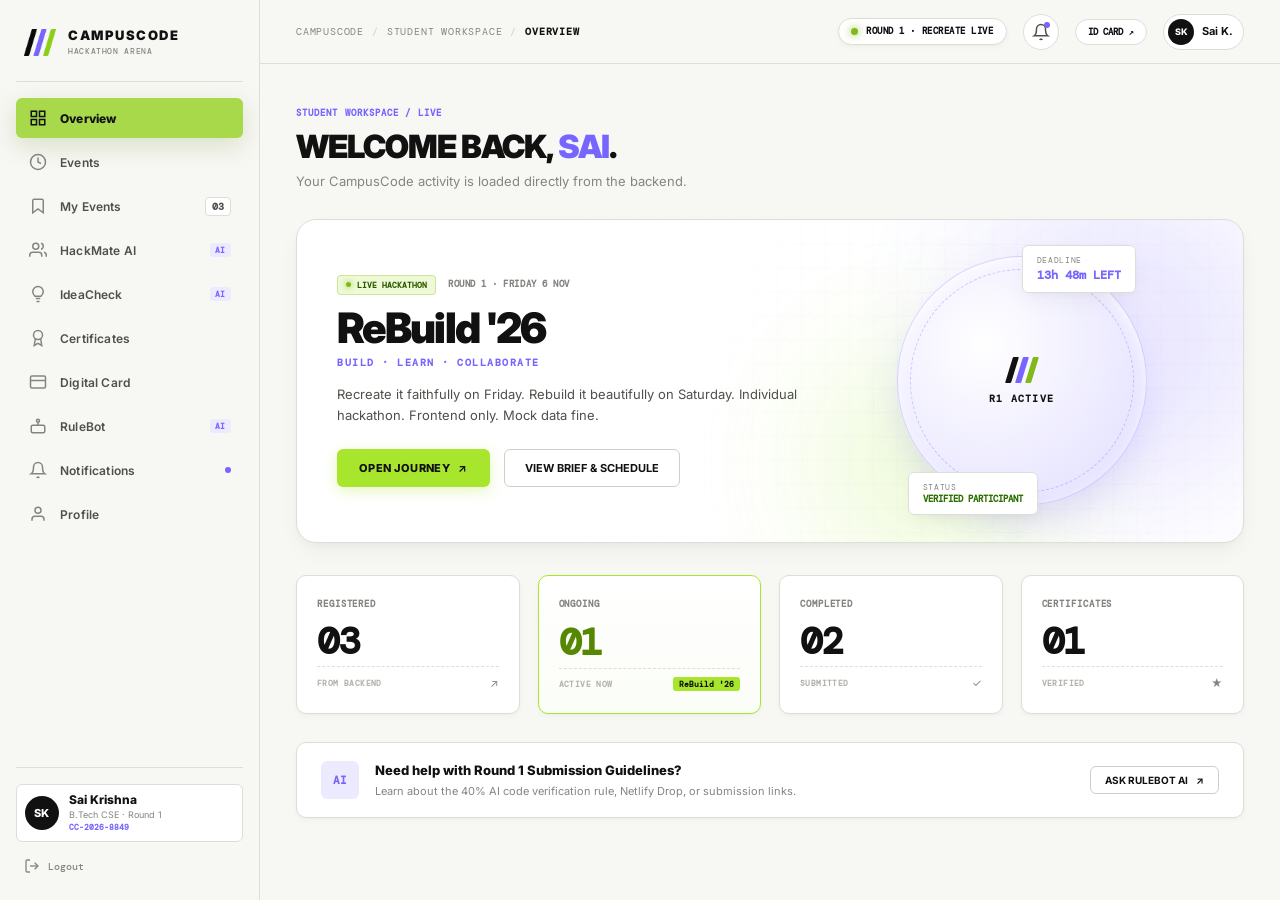
==== index.html @ 88de59f1 "feat(dashboard): create student dashboard layout, navigation sidebar, stats grid, and events views" ====
<!DOCTYPE html>
<html lang="en">
<head>
  <meta charset="UTF-8">
  <meta name="viewport" content="width=device-width, initial-scale=1.0">
  <title>CampusCode | Student Dashboard — ReBuild '26</title>
  <meta name="description" content="CampusCode Student Workspace and Hackathon Dashboard for ReBuild '26.">
  
  <!-- Google Fonts: Inter & DM Mono -->
  <link rel="preconnect" href="https://fonts.googleapis.com">
  <link rel="preconnect" href="https://fonts.gstatic.com" crossorigin>
  <link href="https://fonts.googleapis.com/css2?family=DM+Mono:ital,wght@0,400;0,500;1,400&family=Inter:wght@400;500;600;700;800;900&display=swap" rel="stylesheet">
  
  <!-- Stylesheet -->
  <link rel="stylesheet" href="style.css">
</head>
<body class="dashboard-body">

  <!-- Mobile Topbar Overlay (Appears on small screens) -->
  <header class="mobile-topbar" id="mobile-topbar">
    <button class="mobile-menu-btn" id="mobile-menu-btn" aria-label="Toggle navigation menu">
      <svg width="22" height="22" viewBox="0 0 24 24" fill="none" stroke="currentColor" stroke-width="2"><path d="M4 6h16M4 12h16M4 18h16"/></svg>
    </button>
    <div class="mobile-brand">
      <img src="campuscode-logo.png" alt="CampusCode" class="brand-logo-img">
      <strong>CAMPUSCODE</strong>
    </div>
    <div class="mobile-user-avatar" onclick="navigateTo('profile')" title="Student Profile">SK</div>
  </header>

  <!-- Mobile Sidebar Backdrop -->
  <div class="sidebar-backdrop" id="sidebar-backdrop"></div>

  <!-- Main Application Layout -->
  <div class="dashboard-layout">
    
    <!-- LEFT SIDEBAR -->
    <aside class="sidebar" id="sidebar">
      
      <!-- Brand Header -->
      <div class="sidebar-brand" onclick="navigateTo('overview')">
        <img src="campuscode-logo.png" alt="CampusCode Three Slashes Logo" class="brand-logo-img">
        <div class="brand-copy">
          <strong class="brand-title">CAMPUSCODE</strong>
          <span class="brand-tagline">HACKATHON ARENA</span>
        </div>
      </div>

      <!-- Navigation Links -->
      <nav class="sidebar-nav" aria-label="Sidebar Navigation">
        <button class="nav-item active" data-view="overview" onclick="navigateTo('overview')">
          <span class="nav-icon">
            <svg width="18" height="18" viewBox="0 0 24 24" fill="none" stroke="currentColor" stroke-width="2"><rect x="3" y="3" width="7" height="7"/><rect x="14" y="3" width="7" height="7"/><rect x="14" y="14" width="7" height="7"/><rect x="3" y="14" width="7" height="7"/></svg>
          </span>
          <span class="nav-label">Overview</span>
        </button>

        <button class="nav-item" data-view="events" onclick="navigateTo('events')">
          <span class="nav-icon">
            <svg width="18" height="18" viewBox="0 0 24 24" fill="none" stroke="currentColor" stroke-width="2"><circle cx="12" cy="12" r="10"/><polyline points="12 6 12 12 16 14"/></svg>
          </span>
          <span class="nav-label">Events</span>
        </button>

        <button class="nav-item" data-view="my-events" onclick="navigateTo('my-events')">
          <span class="nav-icon">
            <svg width="18" height="18" viewBox="0 0 24 24" fill="none" stroke="currentColor" stroke-width="2"><path d="M19 21l-7-5-7 5V5a2 2 0 0 1 2-2h10a2 2 0 0 1 2 2z"/></svg>
          </span>
          <span class="nav-label">My Events</span>
          <b class="nav-counter">03</b>
        </button>

        <button class="nav-item" data-view="hackmate" onclick="navigateTo('hackmate')">
          <span class="nav-icon">
            <svg width="18" height="18" viewBox="0 0 24 24" fill="none" stroke="currentColor" stroke-width="2"><path d="M17 21v-2a4 4 0 0 0-4-4H5a4 4 0 0 0-4 4v2"/><circle cx="9" cy="7" r="4"/><path d="M23 21v-2a4 4 0 0 0-3-3.87"/><path d="M16 3.13a4 4 0 0 1 0 7.75"/></svg>
          </span>
          <span class="nav-label">HackMate AI</span>
          <span class="ai-badge">AI</span>
        </button>

        <button class="nav-item" data-view="ideacheck" onclick="navigateTo('ideacheck')">
          <span class="nav-icon">
            <svg width="18" height="18" viewBox="0 0 24 24" fill="none" stroke="currentColor" stroke-width="2"><path d="M9 18h6"/><path d="M10 22h4"/><path d="M12 2a7 7 0 0 0-7 7c0 2.5 1.5 4.5 3 6h8c1.5-1.5 3-3.5 3-6a7 7 0 0 0-7-7z"/></svg>
          </span>
          <span class="nav-label">IdeaCheck</span>
          <span class="ai-badge">AI</span>
        </button>

        <button class="nav-item" data-view="certificates" onclick="navigateTo('certificates')">
          <span class="nav-icon">
            <svg width="18" height="18" viewBox="0 0 24 24" fill="none" stroke="currentColor" stroke-width="2"><circle cx="12" cy="8" r="6"/><path d="M15.477 12.89L17 22l-5-3-5 3 1.523-9.11"/></svg>
          </span>
          <span class="nav-label">Certificates</span>
        </button>

        <button class="nav-item" data-view="digital-card" onclick="navigateTo('digital-card')">
          <span class="nav-icon">
            <svg width="18" height="18" viewBox="0 0 24 24" fill="none" stroke="currentColor" stroke-width="2"><rect x="2" y="4" width="20" height="16" rx="2"/><line x1="2" y1="10" x2="22" y2="10"/></svg>
          </span>
          <span class="nav-label">Digital Card</span>
        </button>

        <button class="nav-item rulebot-nav-item" data-view="rulebot" onclick="navigateTo('rulebot')">
          <span class="nav-icon">
            <svg width="18" height="18" viewBox="0 0 24 24" fill="none" stroke="currentColor" stroke-width="2"><rect x="3" y="11" width="18" height="10" rx="2"/><circle cx="12" cy="5" r="2"/><path d="M12 7v4"/><line x1="8" y1="16" x2="8.01" y2="16"/><line x1="16" y1="16" x2="16.01" y2="16"/></svg>
          </span>
          <span class="nav-label">RuleBot</span>
          <span class="ai-badge">AI</span>
        </button>

        <button class="nav-item" data-view="notifications" onclick="navigateTo('notifications')">
          <span class="nav-icon">
            <svg width="18" height="18" viewBox="0 0 24 24" fill="none" stroke="currentColor" stroke-width="2"><path d="M18 8A6 6 0 0 0 6 8c0 7-3 9-3 9h18s-3-2-3-9"/><path d="M13.73 21a2 2 0 0 1-3.46 0"/></svg>
          </span>
          <span class="nav-label">Notifications</span>
          <span class="dot-badge"></span>
        </button>

        <button class="nav-item" data-view="profile" onclick="navigateTo('profile')">
          <span class="nav-icon">
            <svg width="18" height="18" viewBox="0 0 24 24" fill="none" stroke="currentColor" stroke-width="2"><path d="M20 21v-2a4 4 0 0 0-4-4H8a4 4 0 0 0-4 4v2"/><circle cx="12" cy="7" r="4"/></svg>
          </span>
          <span class="nav-label">Profile</span>
        </button>
      </nav>

      <!-- Sidebar Footer: Student Profile Card & Logout -->
      <div class="sidebar-footer">
        <div class="sidebar-user-card" onclick="navigateTo('profile')" role="button" tabindex="0">
          <div class="user-avatar-initials">SK</div>
          <div class="user-meta">
            <strong class="user-name">Sai Krishna</strong>
            <span class="user-college">B.Tech CSE · Round 1</span>
            <span class="user-id">CC-2026-8849</span>
          </div>
        </div>
        <button class="sidebar-logout-btn" onclick="handleLogout()" title="Log out">
          <svg width="16" height="16" viewBox="0 0 24 24" fill="none" stroke="currentColor" stroke-width="2"><path d="M9 21H5a2 2 0 0 1-2-2V5a2 2 0 0 1 2-2h4"/><polyline points="16 17 21 12 16 7"/><line x1="21" y1="12" x2="9" y2="12"/></svg>
          <span>Logout</span>
        </button>
      </div>

    </aside>

    <!-- MAIN VIEWPORT -->
    <div class="main-viewport">
      
      <!-- TOP NAVIGATION BAR -->
      <header class="topbar">
        <div class="topbar-left">
          <div class="breadcrumb">
            <span class="bc-root">CAMPUSCODE</span>
            <span class="bc-sep">/</span>
            <span class="bc-segment">STUDENT WORKSPACE</span>
            <span class="bc-sep">/</span>
            <span class="bc-current" id="bc-current-section">OVERVIEW</span>
          </div>
        </div>
        <div class="topbar-right">
          <!-- Active Competition Pill -->
          <div class="arena-live-chip">
            <span class="pulsing-dot"></span>
            <span class="live-chip-text">ROUND 1 · RECREATE LIVE</span>
          </div>

          <!-- Notification Trigger -->
          <button class="topbar-icon-btn" onclick="navigateTo('notifications')" title="Notifications">
            <svg width="18" height="18" viewBox="0 0 24 24" fill="none" stroke="currentColor" stroke-width="2"><path d="M18 8A6 6 0 0 0 6 8c0 7-3 9-3 9h18s-3-2-3-9"/><path d="M13.73 21a2 2 0 0 1-3.46 0"/></svg>
            <span class="icon-dot-badge"></span>
          </button>

          <!-- Quick Digital ID Trigger -->
          <button class="topbar-pill-btn" onclick="navigateTo('digital-card')">
            <span>ID CARD</span>
            <b>↗</b>
          </button>

          <!-- User Chip -->
          <div class="topbar-user-chip" onclick="navigateTo('profile')" role="button" tabindex="0">
            <div class="chip-avatar">SK</div>
            <span class="chip-name">Sai K.</span>
          </div>
        </div>
      </header>

      <!-- CONTENT STAGE (DYNAMIC ROUTED SECTIONS) -->
      <main class="content-stage" id="content-stage">

        <!-- ============================================== -->
        <!-- VIEW 1: OVERVIEW (DEFAULT) -->
        <!-- ============================================== -->
        <section class="view-panel active" id="view-overview">
          
          <!-- Page Header -->
          <header class="student-page-header">
            <span class="section-eyebrow">STUDENT WORKSPACE / LIVE</span>
            <h1 class="student-page-title">
              WELCOME BACK, <span class="name-highlight">SAI</span>.
            </h1>
            <p class="student-page-desc">
              Your CampusCode activity is loaded directly from the backend.
            </p>
          </header>

          <!-- FEATURED 3D DIMENSIONAL EVENT CARD: REBUILD '26 -->
          <div class="dimensional-stage">
            <div class="student-hero-card tilt-card" id="rebuild-hero-card">
              
              <!-- Ambient dimensional lighting elements -->
              <div class="card-glow glow-purple"></div>
              <div class="card-glow glow-lime"></div>
              <div class="card-grid-texture"></div>

              <!-- Card Content Column -->
              <div class="student-hero-copy">
                <div class="hero-tag-row">
                  <span class="hero-live-pill">
                    <span class="pulsing-green-dot"></span> LIVE HACKATHON
                  </span>
                  <span class="hero-track-label">ROUND 1 · FRIDAY 6 NOV</span>
                </div>
                
                <h2 class="hero-event-title">ReBuild '26</h2>
                <div class="hero-slogan">BUILD · LEARN · COLLABORATE</div>
                
                <p class="hero-summary">
                  Recreate it faithfully on Friday. Rebuild it beautifully on Saturday. 
                  Individual hackathon. Frontend only. Mock data fine.
                </p>

                <div class="hero-actions">
                  <button class="student-primary-btn" onclick="navigateTo('my-events')">
                    <span>OPEN JOURNEY</span>
                    <b>↗</b>
                  </button>
                  <button class="student-outline-btn" onclick="openModal('rebuild-brief')">
                    <span>VIEW BRIEF & SCHEDULE</span>
                  </button>
                </div>
              </div>

              <!-- Dimensional Visual Mark Column -->
              <div class="student-hero-visual">
                <div class="hero-depth-orb">
                  <div class="orb-inner-ring"></div>
                  <div class="floating-badge badge-top">
                    <span class="badge-mono">DEADLINE</span>
                    <strong class="badge-highlight" id="live-countdown">13h 48m LEFT</strong>
                  </div>
                  <div class="orb-center-mark">
                    <div class="center-brand-slashes">
                      <span></span>
                      <span></span>
                      <span></span>
                    </div>
                    <span class="center-code">R1 ACTIVE</span>
                  </div>
                  <div class="floating-badge badge-bottom">
                    <span class="badge-mono">STATUS</span>
                    <strong class="badge-status-ok">VERIFIED PARTICIPANT</strong>
                  </div>
                </div>
              </div>

            </div>
          </div>

          <!-- FOUR STATISTIC CARDS -->
          <div class="student-stats-grid">
            
            <article class="student-stat-card tilt-stat-card">
              <span class="stat-label">REGISTERED</span>
              <div class="stat-number-wrapper">
                <strong class="stat-number">03</strong>
              </div>
              <div class="stat-footer">
                <span class="stat-detail">FROM BACKEND</span>
                <span class="stat-sparkle">↗</span>
              </div>
            </article>

            <article class="student-stat-card tilt-stat-card highlight-lime-border">
              <span class="stat-label">ONGOING</span>
              <div class="stat-number-wrapper">
                <strong class="stat-number text-accent">01</strong>
              </div>
              <div class="stat-footer">
                <span class="stat-detail">ACTIVE NOW</span>
                <span class="stat-pill-mini">ReBuild '26</span>
              </div>
            </article>

            <article class="student-stat-card tilt-stat-card">
              <span class="stat-label">COMPLETED</span>
              <div class="stat-number-wrapper">
                <strong class="stat-number">02</strong>
              </div>
              <div class="stat-footer">
                <span class="stat-detail">SUBMITTED</span>
                <span class="stat-sparkle">✓</span>
              </div>
            </article>

            <article class="student-stat-card tilt-stat-card">
              <span class="stat-label">CERTIFICATES</span>
              <div class="stat-number-wrapper">
                <strong class="stat-number">01</strong>
              </div>
              <div class="stat-footer">
                <span class="stat-detail">VERIFIED</span>
                <span class="stat-sparkle">★</span>
              </div>
            </article>

          </div>

          <!-- Quick Action Guidance Panel (RuleBot & Submission Reminder) -->
          <div class="banner-quick-action">
            <div class="banner-left">
              <div class="banner-icon-box">
                <span class="banner-ai-tag">AI</span>
              </div>
              <div class="banner-text">
                <strong>Need help with Round 1 Submission Guidelines?</strong>
                <p>Learn about the 40% AI code verification rule, Netlify Drop, or submission links.</p>
              </div>
            </div>
            <div class="banner-right">
              <button class="student-outline-btn btn-sm" onclick="navigateTo('rulebot')">
                <span>ASK RULEBOT AI</span>
                <b>↗</b>
              </button>
            </div>
          </div>

        </section>


        <!-- ============================================== -->
        <!-- VIEW 2: MY EVENTS -->
        <!-- ============================================== -->
        <section class="view-panel" id="view-my-events">
          
          <header class="student-page-header header-with-counter">
            <div>
              <span class="section-eyebrow">MY ACTIVITY / BACKEND DATA</span>
              <div class="title-counter-row">
                <h1 class="student-page-title">MY EVENTS.</h1>
                <span class="counter-badge">03</span>
              </div>
              <p class="student-page-desc">
                Every event you joined, in one place. Open one to see its rounds, team, results and certificates.
              </p>
            </div>
            <div class="header-action-group">
              <button class="student-outline-btn btn-sm" onclick="navigateTo('events')">
                <span>EXPLORE ALL EVENTS</span>
                <b>↗</b>
              </button>
            </div>
          </header>

          <div class="registration-grid">
            
            <!-- Card 1: ReBuild '26 -->
            <article class="registration-card tilt-card">
              <div class="reg-card-top">
                <div class="reg-status-pill in-progress">
                  <span class="pulsing-green-dot"></span>
                  <span>ROUND 1 IN PROGRESS</span>
                </div>
                <span class="reg-id-tag">ID: CC-REG-2601</span>
              </div>

              <div class="reg-card-banner banner-rebuild">
                <div class="banner-content">
                  <span class="banner-event-type">ONLINE HACKATHON</span>
                  <h3 class="banner-event-heading">ReBuild '26</h3>
                  <span class="banner-event-dates">NOV 6-7, 2026 · CHENNAI</span>
                </div>
              </div>

              <div class="reg-details-list">
                <div class="detail-row">
                  <span class="dt-label">TRACK:</span>
                  <strong class="dt-val">Frontend Only (4 Pages Recreate)</strong>
                </div>
                <div class="detail-row">
                  <span class="dt-label">TEAM:</span>
                  <strong class="dt-val">Sai Krishna (Solo Builder)</strong>
                </div>
                <div class="detail-row">
                  <span class="dt-label">DEADLINE:</span>
                  <strong class="dt-val text-accent">Today, 10:00 PM IST</strong>
                </div>
              </div>

              <div class="reg-card-action">
                <button class="student-primary-btn w-full" onclick="openModal('rebuild-brief')">
                  <span>OPEN JOURNEY</span>
                  <b>↗</b>
                </button>
              </div>
            </article>

            <!-- Card 2: FirstCommit '26 Quiz Competition 2.0 -->
            <article class="registration-card tilt-card">
              <div class="reg-card-top">
                <div class="reg-status-pill completed">
                  <span>COMPLETED · RANK #4</span>
                </div>
                <span class="reg-id-tag">ID: CC-REG-2580</span>
              </div>

              <div class="reg-card-banner banner-quiz-two">
                <div class="banner-content">
                  <span class="banner-event-type">SPEED CODING & APTITUDE</span>
                  <h3 class="banner-event-heading">FirstCommit '26 Quiz 2.0</h3>
                  <span class="banner-event-dates">OCT 28, 2026 · TIMED</span>
                </div>
              </div>

              <div class="reg-details-list">
                <div class="detail-row">
                  <span class="dt-label">SCORE:</span>
                  <strong class="dt-val">94 / 100 (Top 5%)</strong>
                </div>
                <div class="detail-row">
                  <span class="dt-label">RESULT:</span>
                  <strong class="dt-val">Shortlisted for ReBuild '26</strong>
                </div>
                <div class="detail-row">
                  <span class="dt-label">CERTIFICATE:</span>
                  <strong class="dt-val">Generated & Verified</strong>
                </div>
              </div>

              <div class="reg-card-action">
                <button class="student-outline-btn w-full" onclick="navigateTo('certificates')">
                  <span>VIEW CERTIFICATE</span>
                  <b>★</b>
                </button>
              </div>
            </article>

            <!-- Card 3: FirstCommit '26 Quiz Competition 1.0 -->
            <article class="registration-card tilt-card">
              <div class="reg-card-top">
                <div class="reg-status-pill completed">
                  <span>COMPLETED</span>
                </div>
                <span class="reg-id-tag">ID: CC-REG-2490</span>
              </div>

              <div class="reg-card-banner banner-quiz-one">
                <div class="banner-content">
                  <span class="banner-event-type">FOUNDATION QUIZ</span>
                  <h3 class="banner-event-heading">FirstCommit '26 Quiz</h3>
                  <span class="banner-event-dates">OCT 15, 2026 · ARCHIVED</span>
                </div>
              </div>

              <div class="reg-details-list">
                <div class="detail-row">
                  <span class="dt-label">SCORE:</span>
                  <strong class="dt-val">82 / 100</strong>
                </div>
                <div class="detail-row">
                  <span class="dt-label">MODE:</span>
                  <strong class="dt-val">Participant</strong>
                </div>
                <div class="detail-row">
                  <span class="dt-label">STATUS:</span>
                  <strong class="dt-val">Participation Issued</strong>
                </div>
              </div>

              <div class="reg-card-action">
                <button class="student-outline-btn w-full" onclick="showToast('Archive record: Participation verified on ledger.')">
                  <span>VIEW DETAILS</span>
                  <b>↗</b>
                </button>
              </div>
            </article>

          </div>

        </section>


        <!-- ============================================== -->
        <!-- VIEW 3: EVENTS (EXPLORE / AVAILABLE) -->
        <!-- ============================================== -->
        <section class="view-panel" id="view-events">
          
          <header class="student-page-header">
            <span class="section-eyebrow">EXPLORE ARENA / DISCOVERY</span>
            <div class="title-counter-row">
              <h1 class="student-page-title">EVENTS.</h1>
              <span class="counter-badge">04</span>
            </div>
            <p class="student-page-desc">
              Discover official hackathons, AI sprints, and coding challenges on CampusCode.
            </p>
          </header>

          <!-- Filter & Search Controls -->
          <div class="events-filter-bar">
            <div class="search-box">
              <svg width="16" height="16" viewBox="0 0 24 24" fill="none" stroke="currentColor" stroke-width="2"><circle cx="11" cy="11" r="8"/><line x1="21" y1="21" x2="16.65" y2="16.65"/></svg>
              <input type="text" id="event-search-input" placeholder="Search hackathons, topics, tech stack..." oninput="handleEventSearch(this.value)">
            </div>
            <div class="category-tabs">
              <button class="cat-pill active" onclick="filterEvents('all', this)">ALL</button>
              <button class="cat-pill" onclick="filterEvents('hackathon', this)">HACKATHONS</button>
              <button class="cat-pill" onclick="filterEvents('ai', this)">AI SPRINTS</button>
              <button class="cat-pill" onclick="filterEvents('ctf', this)">SECURITY CTF</button>
            </div>
          </div>

          <!-- Events Listing Grid -->
          <div class="events-browse-grid" id="events-browse-grid">
            
            <!-- Event 1 -->
            <article class="event-browse-card tilt-card" data-category="hackathon">
              <div class="event-card-header">
                <span class="event-badge badge-active">REGISTRATION OPEN</span>
                <span class="prize-tag">₹50,000 PRIZE</span>
              </div>
              <h3 class="event-card-title">Agentic AI Sprint '26</h3>
              <p class="event-card-desc">
                Build autonomous multi-agent workflows and developer tools using LLMs and modern web frameworks.
              </p>
              <div class="event-meta-tags">
                <span class="mono-tag">NOV 14-15</span>
                <span class="mono-tag">ONLINE</span>
                <span class="mono-tag">TEAMS 1-3</span>
              </div>
              <div class="event-card-footer">
                <button class="student-primary-btn w-full" onclick="showRegisterModal('Agentic AI Sprint \'26')">
                  <span>REGISTER NOW</span>
                  <b>↗</b>
                </button>
              </div>
            </article>

            <!-- Event 2 -->
            <article class="event-browse-card tilt-card" data-category="hackathon">
              <div class="event-card-header">
                <span class="event-badge badge-active">REGISTRATION OPEN</span>
                <span class="prize-tag">₹75,000 PRIZE</span>
              </div>
              <h3 class="event-card-title">FullStack Forge 2026</h3>
              <p class="event-card-desc">
                36-hour intense hackathon focused on shipping scalable SaaS products with clean APIs and frontend design.
              </p>
              <div class="event-meta-tags">
                <span class="mono-tag">NOV 21-22</span>
                <span class="mono-tag">HYBRID</span>
                <span class="mono-tag">TEAMS 2-4</span>
              </div>
              <div class="event-card-footer">
                <button class="student-primary-btn w-full" onclick="showRegisterModal('FullStack Forge 2026')">
                  <span>REGISTER NOW</span>
                  <b>↗</b>
                </button>
              </div>
            </article>

            <!-- Event 3 -->
            <article class="event-browse-card tilt-card" data-category="ctf">
              <div class="event-card-header">
                <span class="event-badge badge-upcoming">UPCOMING</span>
                <span class="prize-tag">₹40,000 PRIZE</span>
              </div>
              <h3 class="event-card-title">CyberShield CTF Challenge</h3>
              <p class="event-card-desc">
                Defend web infrastructure, reverse engineer vulnerable binaries, and solve cryptography puzzles.
              </p>
              <div class="event-meta-tags">
                <span class="mono-tag">DEC 02-03</span>
                <span class="mono-tag">INDIVIDUAL</span>
                <span class="mono-tag">ONLINE</span>
              </div>
              <div class="event-card-footer">
                <button class="student-outline-btn w-full" onclick="showToast('CyberShield CTF registration begins Nov 20.')">
                  <span>REMIND ME</span>
                  <b>🔔</b>
                </button>
              </div>
            </article>

            <!-- Event 4 -->
            <article class="event-browse-card tilt-card" data-category="ai">
              <div class="event-card-header">
                <span class="event-badge badge-upcoming">DECEMBER</span>
                <span class="prize-tag">INTERNSHIPS</span>
              </div>
              <h3 class="event-card-title">CampusCode Design Jam</h3>
              <p class="event-card-desc">
                Creative design & micro-interaction sprint for product designers, creative developers and design engineers.
              </p>
              <div class="event-meta-tags">
                <span class="mono-tag">DEC 12</span>
                <span class="mono-tag">DESIGN & CODE</span>
                <span class="mono-tag">SOLO</span>
              </div>
              <div class="event-card-footer">
                <button class="student-outline-btn w-full" onclick="showToast('CampusCode Design Jam details dropping soon.')">
                  <span>VIEW BRIEF</span>
                  <b>↗</b>
                </button>
              </div>
            </article>

          </div>

        </section>


        <!-- ============================================== -->
        <!-- VIEW 4: CERTIFICATES -->
        <!-- ============================================== -->
        <section class="view-panel" id="view-certificates">
          <header class="student-page-header">
            <span class="section-eyebrow">CREDENTIALS / VERIFIED LEDGER</span>
            <h1 class="student-page-title">CERTIFICATES.</h1>
            <p class="student-page-desc">Cryptographically verifiable certificates issued on CampusCode.</p>
          </header>

          <div class="certificate-display-box tilt-card">
            <div class="cert-watermark">CAMPUSCODE</div>
            <div class="cert-header">
              <div class="cert-brand">
                <div class="brand-three-slashes">
                  <span></span>
                  <span></span>
                  <span></span>
                </div>
                <strong>CAMPUSCODE ARENA</strong>
              </div>
              <span class="cert-badge-stamp valid">VERIFIED & VALID</span>
            </div>

            <div class="cert-body">
              <span class="cert-subtitle">CERTIFICATE OF EXCELLENCE & PARTICIPATION</span>
              <h2 class="cert-recipient">SAI KRISHNA</h2>
              <p class="cert-citation">
                has successfully qualified with distinction in the <strong>FirstCommit '26 Speed Coding & Quiz Competition</strong> 
                placing in the top 5th percentile across all collegiate participants.
              </p>
            </div>

            <div class="cert-footer">
              <div class="cert-meta-item">
                <small>CERTIFICATE ID</small>
                <strong>CC-CERT-2026-9812</strong>
              </div>
              <div class="cert-meta-item">
                <small>ISSUED DATE</small>
                <strong>OCTOBER 29, 2026</strong>
              </div>
              <div class="cert-qr-box">
                <div class="mini-qr-code" title="Scan to verify at campuscode.co.in">
                  <div class="qr-pattern"></div>
                </div>
                <span>SCAN TO VERIFY</span>
              </div>
            </div>

            <div class="cert-actions-bar">
              <button class="student-primary-btn" onclick="showToast('Downloading high-res PDF certificate...')">
                <span>DOWNLOAD PDF</span>
                <b>↓</b>
              </button>
              <button class="student-outline-btn" onclick="copyCertLink()">
                <span>COPY VERIFICATION LINK</span>
                <b>🔗</b>
              </button>
            </div>
          </div>
        </section>


        <!-- ============================================== -->
        <!-- VIEW 5: DIGITAL CARD -->
        <!-- ============================================== -->
        <section class="view-panel" id="view-digital-card">
          <header class="student-page-header">
            <span class="section-eyebrow">STUDENT IDENTITY / SMART PASS</span>
            <h1 class="student-page-title">DIGITAL ID CARD.</h1>
            <p class="student-page-desc">Your official digital pass for hackathon venue check-in and offline rounds.</p>
          </header>

          <div class="id-card-stage">
            <div class="digital-student-id-card tilt-card" id="digital-student-id">
              <div class="id-card-hologram"></div>
              
              <div class="id-top">
                <div class="id-logo">
                  <div class="brand-three-slashes">
                    <span></span><span></span><span></span>
                  </div>
                  <div>
                    <strong>CAMPUSCODE</strong>
                    <small>OFFICIAL STUDENT PASS</small>
                  </div>
                </div>
                <div class="id-chip-hardware"></div>
              </div>

              <div class="id-main-row">
                <div class="id-avatar-frame">
                  <div class="id-photo">SK</div>
                  <span class="id-verified-tick">✓</span>
                </div>
                <div class="id-info-col">
                  <h3 class="id-student-name">SAI KRISHNA</h3>
                  <span class="id-student-role">STUDENT HACKER · CSE</span>
                  <div class="id-data-grid">
                    <div>
                      <small>CAMPUSCODE ID</small>
                      <strong>CC-2026-8849</strong>
                    </div>
                    <div>
                      <small>TRACKING TEAM</small>
                      <strong>ReBuild-Solo</strong>
                    </div>
                    <div>
                      <small>STATUS</small>
                      <strong class="text-accent">VERIFIED</strong>
                    </div>
                    <div>
                      <small>VALID THRU</small>
                      <strong>NOV 2027</strong>
                    </div>
                  </div>
                </div>
              </div>

              <div class="id-bottom-barcode">
                <div class="barcode-graphic"></div>
                <span class="barcode-num">|||| | ||||| |||| || |||||| | ||| 8849-2026</span>
              </div>
            </div>
          </div>
        </section>


        <!-- ============================================== -->
        <!-- VIEW 6: RULEBOT AI (INTERACTIVE KNOWLEDGE BOT) -->
        <!-- ============================================== -->
        <section class="view-panel" id="view-rulebot">
          <header class="student-page-header">
            <span class="section-eyebrow">OFFICIAL AI HELPER / REBUILD '26</span>
            <h1 class="student-page-title">RULEBOT AI.</h1>
            <p class="student-page-desc">Instant verified answers regarding the schedule, 40% AI code rule, and submission format.</p>
          </header>

          <div class="rulebot-container">
            <div class="rulebot-quick-prompts">
              <span class="quick-title">FREQUENT QUESTIONS:</span>
              <button class="prompt-chip" onclick="askRulebot('What is the 40% AI code limit rule?')">40% AI Code Rule</button>
              <button class="prompt-chip" onclick="askRulebot('What is the Round 1 deadline and submission format?')">Round 1 Deadline</button>
              <button class="prompt-chip" onclick="askRulebot('How do I deploy on Netlify Drop without GitHub?')">Netlify Drop Instructions</button>
              <button class="prompt-chip" onclick="askRulebot('What are the prizes and Round 2 details?')">Prizes & Internship</button>
            </div>

            <div class="rulebot-chat-window" id="rulebot-chat-window">
              <div class="bot-msg">
                <div class="bot-avatar">AI</div>
                <div class="bot-bubble">
                  Hello Sai! I am <strong>RuleBot</strong>, the official AI assistant for <strong>ReBuild '26</strong>. 
                  Ask me any rule, guideline, or submission question, or click one of the quick prompts above!
                </div>
              </div>
            </div>

            <form class="rulebot-input-bar" onsubmit="handleRulebotSubmit(event)">
              <input type="text" id="rulebot-input" placeholder="Ask RuleBot anything about ReBuild '26 rules..." autocomplete="off">
              <button type="submit" class="student-primary-btn btn-sm">
                <span>SEND</span>
                <b>→</b>
              </button>
            </form>
          </div>
        </section>


        <!-- ============================================== -->
        <!-- VIEW 7: HACKMATE AI (TEAMMATES & NETWORKING) -->
        <!-- ============================================== -->
        <section class="view-panel" id="view-hackmate">
          <header class="student-page-header">
            <span class="section-eyebrow">AI TEAM MATCHER / ARENA</span>
            <h1 class="student-page-title">HACKMATE AI.</h1>
            <p class="student-page-desc">Find compatible teammates by skill stack and CampusCode ID.</p>
          </header>

          <div class="hackmate-shell">
            <div class="hackmate-search-row">
              <input type="text" class="hackmate-input" placeholder="Search by CampusCode ID or Skills (e.g. React, Tailwind, Python)...">
              <button class="student-primary-btn"><span>FIND MATCHES</span><b>↗</b></button>
            </div>

            <div class="hackmate-results-grid">
              <div class="hacker-card tilt-card">
                <div class="hacker-top">
                  <div class="hacker-av">AP</div>
                  <div>
                    <strong>Aditi Prakash</strong>
                    <small>UI/UX & Frontend · NIT Trichy</small>
                  </div>
                </div>
                <div class="hacker-skills">
                  <span>Figma</span><span>CSS3</span><span>Animations</span>
                </div>
                <button class="student-outline-btn btn-sm w-full" onclick="showToast('Invitation sent to Aditi!')">CONNECT ON HACKMATE</button>
              </div>

              <div class="hacker-card tilt-card">
                <div class="hacker-top">
                  <div class="hacker-av">RV</div>
                  <div>
                    <strong>Rohit Verma</strong>
                    <small>Backend & Systems · IIT Madras</small>
                  </div>
                </div>
                <div class="hacker-skills">
                  <span>Go</span><span>PostgreSQL</span><span>Docker</span>
                </div>
                <button class="student-outline-btn btn-sm w-full" onclick="showToast('Invitation sent to Rohit!')">CONNECT ON HACKMATE</button>
              </div>
            </div>
          </div>
        </section>


        <!-- ============================================== -->
        <!-- VIEW 8: IDEACHECK AI -->
        <!-- ============================================== -->
        <section class="view-panel" id="view-ideacheck">
          <header class="student-page-header">
            <span class="section-eyebrow">PROJECT SCREENING / AI REVIEW</span>
            <h1 class="student-page-title">IDEACHECK AI.</h1>
            <p class="student-page-desc">Pre-screen your hackathon idea against originality and feasibility rubrics.</p>
          </header>

          <div class="ideacheck-card tilt-card">
            <label class="input-label" for="idea-title">PROJECT TITLE</label>
            <input type="text" id="idea-title" class="std-input" placeholder="e.g. Dimensional Student Workspace">
            
            <label class="input-label" for="idea-desc">IDEA DESCRIPTION & TECH STACK</label>
            <textarea id="idea-desc" class="std-textarea" rows="4" placeholder="Describe the problem, target users, and technical architecture..."></textarea>
            
            <button class="student-primary-btn" onclick="runIdeaCheck()">
              <span>ANALYZE WITH IDEACHECK AI</span>
              <b>⚡</b>
            </button>

            <div id="ideacheck-results" class="ideacheck-feedback hidden">
              <div class="feedback-badge-row">
                <span class="score-badge">FEASIBILITY: 9.2/10</span>
                <span class="score-badge">ORIGINALITY: 8.8/10</span>
              </div>
              <p><strong>Verdict:</strong> Strong submission concept. Meets ReBuild '26 Round 1 criteria for faithful recreation with clean frontend polish.</p>
            </div>
          </div>
        </section>


        <!-- ============================================== -->
        <!-- VIEW 9: NOTIFICATIONS -->
        <!-- ============================================== -->
        <section class="view-panel" id="view-notifications">
          <header class="student-page-header">
            <span class="section-eyebrow">ACTIVITY LOG / UPDATES</span>
            <div class="title-counter-row">
              <h1 class="student-page-title">NOTIFICATIONS.</h1>
              <button class="student-outline-btn btn-sm" onclick="markAllNotificationsRead()">MARK ALL AS READ</button>
            </div>
            <p class="student-page-desc">Official announcements, submission confirmations, and round alerts.</p>
          </header>

          <div class="notif-list">
            <div class="notif-item unread">
              <div class="notif-icon-box">⚡</div>
              <div class="notif-body">
                <strong>ReBuild '26 Round 1 is Live!</strong>
                <p>Recreate the 4 pages faithfully. Deadline is tonight at 10:00 PM IST. Submit your live link on the portal.</p>
                <small class="mono-meta">08:00 AM · TODAY</small>
              </div>
            </div>

            <div class="notif-item">
              <div class="notif-icon-box">★</div>
              <div class="notif-body">
                <strong>FirstCommit '26 Certificate Issued</strong>
                <p>Your performance certificate for Quiz 2.0 has been cryptographically signed and added to your profile.</p>
                <small class="mono-meta">OCT 29, 2026</small>
              </div>
            </div>

            <div class="notif-item">
              <div class="notif-icon-box">✓</div>
              <div class="notif-body">
                <strong>Invite Code Verified</strong>
                <p>Your Unstop payment verification was confirmed. Welcome to ReBuild '26 Arena!</p>
                <small class="mono-meta">NOV 05, 2026</small>
              </div>
            </div>
          </div>
        </section>


        <!-- ============================================== -->
        <!-- VIEW 10: STUDENT PROFILE -->
        <!-- ============================================== -->
        <section class="view-panel" id="view-profile">
          <header class="student-page-header">
            <span class="section-eyebrow">STUDENT ACCOUNT / CREDENTIALS</span>
            <h1 class="student-page-title">PROFILE.</h1>
            <p class="student-page-desc">Your verified student identity and hackathon statistics.</p>
          </header>

          <div class="profile-layout-grid">
            <div class="profile-sidebar-card tilt-card">
              <div class="profile-avatar-lg">SK</div>
              <h2 class="profile-fullname">Sai Krishna</h2>
              <span class="profile-uni">CampusCode Builder · 3rd Year CSE</span>
              <div class="profile-stat-pills">
                <span>3 Events Joined</span>
                <span>1 Certificate</span>
              </div>
            </div>

            <div class="profile-details-card tilt-card">
              <h3 class="card-section-title">ACCOUNT INFORMATION</h3>
              <div class="profile-field-grid">
                <div>
                  <label>EMAIL</label>
                  <strong>saikrishna@student.edu.in</strong>
                </div>
                <div>
                  <label>PHONE</label>
                  <strong>+91 98765 43210</strong>
                </div>
                <div>
                  <label>CAMPUSCODE ID</label>
                  <strong>CC-2026-8849</strong>
                </div>
                <div>
                  <label>PRIMARY TRACK</label>
                  <strong>Frontend Engineering / Web3</strong>
                </div>
              </div>
              <div class="profile-btn-row">
                <button class="student-primary-btn" onclick="showToast('Profile updated!')">SAVE CHANGES</button>
                <button class="student-outline-btn" onclick="navigateTo('digital-card')">VIEW ID CARD</button>
              </div>
            </div>
          </div>
        </section>

      </main>

    </div>

  </div>

  <!-- MODAL: REBUILD '26 BRIEF & TIMELINE -->
  <div class="modal-overlay" id="modal-rebuild-brief" onclick="closeModalOnBackdrop(event, 'modal-rebuild-brief')">
    <div class="modal-card">
      <div class="modal-header">
        <div>
          <span class="section-eyebrow">OFFICIAL RULES & SCHEDULE</span>
          <h2 class="modal-title">ReBuild '26 — Round 1</h2>
        </div>
        <button class="modal-close-btn" onclick="closeModal('modal-rebuild-brief')">✕</button>
      </div>
      <div class="modal-body">
        <div class="rule-highlight-box">
          <strong>CRITICAL ROUND 1 RULE:</strong>
          <p>Round 1 is faithful recreation. Rebuild the 4 pages (Landing, Login, Register, Student Dashboard). If more than 40% of code is AI-written, submission is rejected. You must understand and explain every line.</p>
        </div>
        
        <table class="schedule-mini-table">
          <tr><th>ROUND</th><th>DATE</th><th>OBJECTIVE</th></tr>
          <tr><td><strong>Round 1</strong></td><td>Fri, 6 Nov (8 AM - 10 PM)</td><td>Recreate 4 pages faithfully.</td></tr>
          <tr><td><strong>Round 2</strong></td><td>Sat, 7 Nov (10 AM - 8 PM)</td><td>Top performers only: Redesign & rebuild.</td></tr>
          <tr><td><strong>Winner Prize</strong></td><td>Interview + Certificate</td><td>₹15,000 Stipend Internship with CampusCode.</td></tr>
        </table>
      </div>
      <div class="modal-footer">
        <button class="student-outline-btn" onclick="closeModal('modal-rebuild-brief')">CLOSE</button>
        <button class="student-primary-btn" onclick="showToast('Submission portal is live on campuscode.co.in')">PORTAL SUBMISSION LINK ↗</button>
      </div>
    </div>
  </div>

  <!-- TOAST NOTIFICATION CONTAINER -->
  <div class="toast-container" id="toast-container"></div>

  <!-- Script File -->
  <script src="app.js"></script>
</body>
</html>
---- style.css ----
/* ==========================================================================
   CAMPUSCODE — DIMENSIONAL STUDENT DASHBOARD
   Official ReBuild '26 Round 1 Recreation & Dimensional Polish
   Design System: Light Dimensional Editorial SaaS
   ========================================================================== */

/* --------------------------------------------------------------------------
   1. CSS VARIABLES & DESIGN TOKENS
   -------------------------------------------------------------------------- */
:root {
  /* Brand Colors from campuscode.co.in */
  --bg: #f7f7f4;
  --surface: #ffffff;
  --surface-soft: #f1f1ed;
  --surface-hover: #eaeae4;
  
  --border: #deded8;
  --border-dark: #cfcfc8;
  --border-focus: #7665ff;

  --text: #111111;
  --text-soft: #4f4f4b;
  --text-muted: #858580;
  --text-faint: #b4b4ad;

  /* Accent & Primary Colors */
  --purple: #7665ff;
  --purple-light: #eceaff;
  --purple-glow: rgba(118, 101, 255, 0.18);
  
  --lime: #a8e62e;
  --lime-dark: #82b91a;
  --lime-active: #a7d94b;
  --lime-glow: rgba(168, 230, 46, 0.22);
  
  --status-green: #22c55e;
  --status-red: #ef4444;

  /* Typography */
  --font-sans: 'Inter', -apple-system, BlinkMacSystemFont, "Segoe UI", Roboto, sans-serif;
  --font-mono: 'DM Mono', SFMono-Regular, Menlo, Monaco, Consolas, monospace;

  /* Elevations & Dimensional Shadows */
  --shadow-sm: 0 2px 6px rgba(0, 0, 0, 0.03), 0 1px 2px rgba(0, 0, 0, 0.02);
  --shadow-md: 0 10px 25px -4px rgba(0, 0, 0, 0.05), 0 4px 10px -2px rgba(0, 0, 0, 0.03);
  --shadow-lg: 0 22px 45px -8px rgba(0, 0, 0, 0.08), 0 8px 18px -4px rgba(0, 0, 0, 0.04);
  --shadow-lime: 0 8px 24px rgba(115, 145, 45, 0.22);
  --shadow-purple: 0 12px 30px rgba(118, 101, 255, 0.25);

  /* Layout Dimensions */
  --sidebar-width: 260px;
  --topbar-height: 64px;
  --radius-sm: 6px;
  --radius-md: 10px;
  --radius-lg: 16px;
  --radius-xl: 20px;
}

/* --------------------------------------------------------------------------
   2. GLOBAL RESET & BASE STYLES
   -------------------------------------------------------------------------- */
*, *::before, *::after {
  box-sizing: border-box;
  margin: 0;
  padding: 0;
}

html {
  font-size: 14px;
  scroll-behavior: smooth;
  -webkit-font-smoothing: antialiased;
  -moz-osx-font-smoothing: grayscale;
}

body.dashboard-body {
  background-color: var(--bg);
  color: var(--text);
  font-family: var(--font-sans);
  min-height: 100vh;
  overflow-x: hidden;
  line-height: 1.5;
}

button {
  font-family: inherit;
  cursor: pointer;
  border: none;
  background: none;
}

input, textarea {
  font-family: inherit;
}

a {
  color: inherit;
  text-decoration: none;
}

/* Accessible focus styling */
:focus-visible {
  outline: 2px solid var(--purple);
  outline-offset: 2px;
}

/* --------------------------------------------------------------------------
   3. APP SHELL & LAYOUT
   -------------------------------------------------------------------------- */
.dashboard-layout {
  display: flex;
  min-height: 100vh;
  width: 100%;
}

/* --------------------------------------------------------------------------
   4. SIDEBAR STYLING
   -------------------------------------------------------------------------- */
.sidebar {
  width: var(--sidebar-width);
  min-width: var(--sidebar-width);
  height: 100vh;
  position: sticky;
  top: 0;
  background: var(--bg);
  border-right: 1px solid var(--border);
  display: flex;
  flex-direction: column;
  padding: 24px 16px 20px 16px;
  z-index: 40;
  overflow-y: auto;
  scrollbar-width: thin;
  scrollbar-color: var(--border-dark) transparent;
}

.sidebar::-webkit-scrollbar {
  width: 5px;
}
.sidebar::-webkit-scrollbar-thumb {
  background: var(--border-dark);
  border-radius: 10px;
}

/* Sidebar Brand Header */
.sidebar-brand {
  display: flex;
  align-items: center;
  gap: 12px;
  padding: 4px 8px 24px 8px;
  cursor: pointer;
  border-bottom: 1px solid var(--border);
  margin-bottom: 16px;
  transition: opacity 0.2s;
}
.sidebar-brand:hover {
  opacity: 0.85;
}

.brand-logo-img {
  width: 32px;
  height: auto;
  object-fit: contain;
}

.brand-copy {
  display: flex;
  flex-direction: column;
}

.brand-title {
  font-size: 13px;
  font-weight: 900;
  letter-spacing: 0.12em;
  color: var(--text);
  line-height: 1.1;
}

.brand-tagline {
  font-family: var(--font-mono);
  font-size: 8px;
  font-weight: 500;
  color: var(--text-muted);
  letter-spacing: 0.08em;
  margin-top: 3px;
}

/* Sidebar Nav Items */
.sidebar-nav {
  display: flex;
  flex-direction: column;
  gap: 4px;
  flex: 1;
}

.nav-item {
  display: flex;
  align-items: center;
  gap: 12px;
  width: 100%;
  min-height: 40px;
  padding: 9px 12px;
  border-radius: var(--radius-sm);
  color: var(--text-soft);
  font-size: 12px;
  font-weight: 600;
  letter-spacing: 0.015em;
  text-align: left;
  transition: all 0.18s ease;
  position: relative;
}

.nav-icon {
  display: inline-flex;
  align-items: center;
  justify-content: center;
  width: 20px;
  height: 20px;
  color: var(--text-muted);
  transition: color 0.18s ease;
}

.nav-label {
  flex: 1;
  white-space: nowrap;
}

.nav-item:hover {
  color: var(--text);
  background-color: var(--surface-soft);
  transform: translateX(3px);
}
.nav-item:hover .nav-icon {
  color: var(--text);
}

/* ACTIVE NAV STATE — Authentic Lime Highlight */
.nav-item.active {
  background-color: var(--lime-active) !important;
  color: var(--text) !important;
  font-weight: 800;
  box-shadow: var(--shadow-lime) !important;
  transform: none !important;
}

.nav-item.active .nav-icon {
  color: var(--text) !important;
}

/* Badges inside Nav Items */
.nav-counter {
  font-family: var(--font-mono);
  font-size: 10px;
  font-weight: 700;
  background: var(--surface);
  border: 1px solid var(--border);
  padding: 2px 6px;
  border-radius: 4px;
}

.nav-item.active .nav-counter {
  background: rgba(0, 0, 0, 0.1);
  border-color: transparent;
  color: var(--text);
}

.ai-badge {
  font-family: var(--font-mono);
  font-size: 8px;
  font-weight: 900;
  letter-spacing: 0.08em;
  background: var(--purple-light);
  color: var(--purple);
  padding: 2px 5px;
  border-radius: 3px;
  margin-left: auto;
}

.nav-item.active .ai-badge {
  background: #111;
  color: #fff;
}

.dot-badge {
  width: 6px;
  height: 6px;
  border-radius: 50%;
  background: var(--purple);
  margin-left: auto;
}

/* Sidebar Footer & User Profile */
.sidebar-footer {
  margin-top: auto;
  padding-top: 16px;
  border-top: 1px solid var(--border);
  display: flex;
  flex-direction: column;
  gap: 10px;
}

.sidebar-user-card {
  display: flex;
  align-items: center;
  gap: 10px;
  padding: 8px;
  border-radius: var(--radius-sm);
  background: var(--surface);
  border: 1px solid var(--border);
  cursor: pointer;
  transition: all 0.2s ease;
}

.sidebar-user-card:hover {
  background: var(--surface-soft);
  border-color: var(--border-dark);
}

.user-avatar-initials {
  width: 34px;
  height: 34px;
  border-radius: 50%;
  background: #111;
  color: #fff;
  display: flex;
  align-items: center;
  justify-content: center;
  font-weight: 800;
  font-size: 11px;
  letter-spacing: 0.04em;
  flex-shrink: 0;
}

.user-meta {
  display: flex;
  flex-direction: column;
  overflow: hidden;
}

.user-name {
  font-size: 12px;
  font-weight: 800;
  color: var(--text);
  line-height: 1.2;
}

.user-college {
  font-size: 9px;
  color: var(--text-muted);
  white-space: nowrap;
  overflow: hidden;
  text-overflow: ellipsis;
}

.user-id {
  font-family: var(--font-mono);
  font-size: 8px;
  color: var(--purple);
  font-weight: 600;
}

.sidebar-logout-btn {
  display: flex;
  align-items: center;
  gap: 8px;
  font-family: var(--font-mono);
  font-size: 10px;
  font-weight: 500;
  color: var(--text-muted);
  padding: 6px 8px;
  border-radius: var(--radius-sm);
  transition: all 0.2s;
}
.sidebar-logout-btn:hover {
  color: var(--status-red);
  background: rgba(239, 68, 68, 0.08);
}

/* --------------------------------------------------------------------------
   5. MAIN VIEWPORT & TOPBAR
   -------------------------------------------------------------------------- */
.main-viewport {
  flex: 1;
  display: flex;
  flex-direction: column;
  min-width: 0; /* Prevents flex children from causing horizontal scroll */
}

.topbar {
  height: var(--topbar-height);
  background: var(--bg);
  border-bottom: 1px solid var(--border);
  display: flex;
  align-items: center;
  justify-content: space-between;
  padding: 0 36px;
  position: sticky;
  top: 0;
  z-index: 30;
  backdrop-filter: blur(12px);
  -webkit-backdrop-filter: blur(12px);
}

.breadcrumb {
  display: flex;
  align-items: center;
  gap: 8px;
  font-family: var(--font-mono);
  font-size: 10px;
  letter-spacing: 0.08em;
  color: var(--text-muted);
}

.bc-sep {
  color: var(--border-dark);
}

.bc-current {
  color: var(--text);
  font-weight: 700;
}

.topbar-right {
  display: flex;
  align-items: center;
  gap: 16px;
}

.arena-live-chip {
  display: flex;
  align-items: center;
  gap: 8px;
  background: #ffffff;
  border: 1px solid var(--border);
  padding: 6px 12px;
  border-radius: 20px;
  font-family: var(--font-mono);
  font-size: 9px;
  font-weight: 700;
  letter-spacing: 0.06em;
  color: var(--text);
  box-shadow: var(--shadow-sm);
}

.pulsing-dot {
  width: 7px;
  height: 7px;
  background-color: var(--lime-dark);
  border-radius: 50%;
  box-shadow: 0 0 8px var(--lime-dark);
  animation: pulseLight 2s infinite ease-in-out;
}

@keyframes pulseLight {
  0%, 100% { opacity: 1; transform: scale(1); }
  50% { opacity: 0.4; transform: scale(0.85); }
}

.topbar-icon-btn {
  width: 36px;
  height: 36px;
  display: flex;
  align-items: center;
  justify-content: center;
  border: 1px solid var(--border);
  border-radius: 50%;
  background: var(--surface);
  color: var(--text-soft);
  position: relative;
  transition: all 0.2s;
}
.topbar-icon-btn:hover {
  background: var(--surface-soft);
  color: var(--text);
  border-color: var(--border-dark);
}

.icon-dot-badge {
  position: absolute;
  top: 7px;
  right: 8px;
  width: 6px;
  height: 6px;
  background: var(--purple);
  border-radius: 50%;
}

.topbar-pill-btn {
  display: flex;
  align-items: center;
  gap: 6px;
  padding: 6px 12px;
  border-radius: 20px;
  border: 1px solid var(--border);
  background: var(--surface);
  font-family: var(--font-mono);
  font-size: 9px;
  font-weight: 700;
  color: var(--text);
  transition: all 0.2s;
}
.topbar-pill-btn:hover {
  background: #111;
  color: #fff;
  border-color: #111;
}

.topbar-user-chip {
  display: flex;
  align-items: center;
  gap: 8px;
  padding: 4px 10px 4px 4px;
  border-radius: 20px;
  border: 1px solid var(--border);
  background: var(--surface);
  cursor: pointer;
  transition: all 0.2s;
}
.topbar-user-chip:hover {
  border-color: var(--border-dark);
  box-shadow: var(--shadow-sm);
}

.chip-avatar {
  width: 26px;
  height: 26px;
  border-radius: 50%;
  background: #111;
  color: #fff;
  font-size: 9px;
  font-weight: 800;
  display: flex;
  align-items: center;
  justify-content: center;
}

.chip-name {
  font-size: 11px;
  font-weight: 700;
  color: var(--text);
}

/* --------------------------------------------------------------------------
   6. CONTENT STAGE & VIEW SWITCHING
   -------------------------------------------------------------------------- */
.content-stage {
  flex: 1;
  padding: 36px;
  max-width: 1400px;
  width: 100%;
  margin: 0 auto;
}

.view-panel {
  display: none;
  animation: fadeInStage 0.25s ease-out;
}

.view-panel.active {
  display: block;
}

@keyframes fadeInStage {
  from { opacity: 0; transform: translateY(6px); }
  to { opacity: 1; transform: translateY(0); }
}

/* Section Header Typography */
.student-page-header {
  margin-bottom: 28px;
}

.section-eyebrow {
  display: inline-block;
  font-family: var(--font-mono);
  font-size: 9px;
  font-weight: 700;
  letter-spacing: 0.12em;
  color: var(--purple);
  margin-bottom: 8px;
}

.student-page-title {
  font-size: 32px;
  font-weight: 900;
  letter-spacing: -0.03em;
  line-height: 1.1;
  color: var(--text);
  margin-bottom: 8px;
}

.name-highlight {
  color: var(--purple);
}

.student-page-desc {
  font-size: 13px;
  color: var(--text-muted);
  max-width: 680px;
}

.title-counter-row {
  display: flex;
  align-items: center;
  gap: 12px;
}

.counter-badge {
  font-family: var(--font-mono);
  font-size: 12px;
  font-weight: 700;
  background: var(--lime);
  color: #111;
  padding: 3px 8px;
  border-radius: 4px;
}

.header-with-counter {
  display: flex;
  align-items: flex-end;
  justify-content: space-between;
  gap: 16px;
}

/* --------------------------------------------------------------------------
   7. 3D DIMENSIONAL HERO CARD (REBUILD '26)
   -------------------------------------------------------------------------- */
.dimensional-stage {
  perspective: 1200px;
  margin-bottom: 32px;
}

.student-hero-card {
  background: var(--surface);
  border: 1px solid var(--border);
  border-radius: var(--radius-xl);
  padding: 36px 40px;
  position: relative;
  overflow: hidden;
  box-shadow: var(--shadow-md);
  display: grid;
  grid-template-columns: 1.3fr 1fr;
  gap: 32px;
  align-items: center;
  transform-style: preserve-3d;
  transition: transform 0.15s cubic-bezier(0.2, 0, 0, 1), box-shadow 0.25s ease;
}

.student-hero-card:hover {
  box-shadow: var(--shadow-lg);
}

/* Ambient Radial Glows */
.card-glow {
  position: absolute;
  border-radius: 50%;
  filter: blur(65px);
  pointer-events: none;
  opacity: 0.85;
}

.glow-purple {
  width: 320px;
  height: 320px;
  background: var(--purple-glow);
  top: -40px;
  right: -40px;
}

.glow-lime {
  width: 240px;
  height: 240px;
  background: var(--lime-glow);
  bottom: -40px;
  right: 20%;
}

.card-grid-texture {
  position: absolute;
  inset: 0;
  background-image: 
    linear-gradient(rgba(0, 0, 0, 0.02) 1px, transparent 1px),
    linear-gradient(90deg, rgba(0, 0, 0, 0.02) 1px, transparent 1px);
  background-size: 24px 24px;
  mask-image: radial-gradient(circle at 75% 50%, black, transparent 70%);
  -webkit-mask-image: radial-gradient(circle at 75% 50%, black, transparent 70%);
  pointer-events: none;
}

.student-hero-copy {
  position: relative;
  z-index: 2;
  transform: translateZ(20px);
}

.hero-tag-row {
  display: flex;
  align-items: center;
  gap: 12px;
  margin-bottom: 12px;
}

.hero-live-pill {
  display: inline-flex;
  align-items: center;
  gap: 6px;
  background: rgba(168, 230, 46, 0.2);
  color: #2e5900;
  border: 1px solid rgba(130, 185, 26, 0.3);
  font-family: var(--font-mono);
  font-size: 8px;
  font-weight: 700;
  padding: 3px 8px;
  border-radius: 4px;
}

.pulsing-green-dot {
  width: 5px;
  height: 5px;
  border-radius: 50%;
  background-color: var(--lime-dark);
  box-shadow: 0 0 6px var(--lime-dark);
}

.hero-track-label {
  font-family: var(--font-mono);
  font-size: 9px;
  font-weight: 700;
  color: var(--text-muted);
  letter-spacing: 0.06em;
}

.hero-event-title {
  font-size: 42px;
  font-weight: 900;
  letter-spacing: -0.04em;
  line-height: 1;
  color: var(--text);
  margin-bottom: 6px;
}

.hero-slogan {
  font-family: var(--font-mono);
  font-size: 10px;
  font-weight: 700;
  letter-spacing: 0.15em;
  color: var(--purple);
  margin-bottom: 14px;
}

.hero-summary {
  font-size: 13px;
  color: var(--text-soft);
  line-height: 1.6;
  max-width: 480px;
  margin-bottom: 24px;
}

.hero-actions {
  display: flex;
  align-items: center;
  gap: 14px;
  flex-wrap: wrap;
}

/* Button System */
.student-primary-btn {
  background: var(--lime);
  color: #111;
  font-size: 11px;
  font-weight: 800;
  letter-spacing: 0.04em;
  padding: 12px 22px;
  border-radius: var(--radius-sm);
  display: inline-flex;
  align-items: center;
  justify-content: center;
  gap: 8px;
  transition: all 0.2s ease;
  box-shadow: 0 4px 14px rgba(168, 230, 46, 0.3);
}

.student-primary-btn:hover {
  background: var(--lime-active);
  transform: translateY(-2px);
  box-shadow: 0 6px 20px rgba(168, 230, 46, 0.45);
}

.student-outline-btn {
  background: var(--surface);
  border: 1px solid var(--border-dark);
  color: var(--text);
  font-size: 11px;
  font-weight: 700;
  padding: 11px 20px;
  border-radius: var(--radius-sm);
  display: inline-flex;
  align-items: center;
  justify-content: center;
  gap: 8px;
  transition: all 0.2s ease;
}

.student-outline-btn:hover {
  background: var(--surface-soft);
  border-color: #111;
  transform: translateY(-2px);
}

.btn-sm {
  padding: 7px 14px !important;
  font-size: 10px !important;
}

.w-full {
  width: 100%;
}

/* Visual 3D Column inside Hero */
.student-hero-visual {
  position: relative;
  z-index: 2;
  display: flex;
  justify-content: center;
  align-items: center;
  transform-style: preserve-3d;
}

.hero-depth-orb {
  width: 250px;
  height: 250px;
  border-radius: 50%;
  background: radial-gradient(circle at 35% 35%, #ffffff 0%, #eceaff 60%, #e0dcff 100%);
  border: 1px solid rgba(118, 101, 255, 0.2);
  box-shadow: 
    0 20px 40px -10px rgba(118, 101, 255, 0.22),
    inset 0 4px 12px rgba(255, 255, 255, 0.8);
  position: relative;
  display: flex;
  align-items: center;
  justify-content: center;
  transform: translateZ(35px);
}

.orb-inner-ring {
  position: absolute;
  inset: 12px;
  border-radius: 50%;
  border: 1px dashed rgba(118, 101, 255, 0.35);
  animation: rotateRing 40s linear infinite;
}

@keyframes rotateRing {
  to { transform: rotate(360deg); }
}

.orb-center-mark {
  display: flex;
  flex-direction: column;
  align-items: center;
  gap: 8px;
  transform: translateZ(25px);
}

.center-brand-slashes {
  display: flex;
  gap: 4px;
  transform: skew(-17deg);
}

.center-brand-slashes span {
  width: 6px;
  height: 26px;
  border-radius: 1px;
}

.center-brand-slashes span:nth-child(1) { background: #111; }
.center-brand-slashes span:nth-child(2) { background: var(--purple); }
.center-brand-slashes span:nth-child(3) { background: var(--lime-dark); }

.center-code {
  font-family: var(--font-mono);
  font-size: 10px;
  font-weight: 800;
  letter-spacing: 0.12em;
  color: var(--text);
}

.floating-badge {
  position: absolute;
  background: var(--surface);
  border: 1px solid var(--border);
  padding: 8px 14px;
  border-radius: var(--radius-sm);
  display: flex;
  flex-direction: column;
  box-shadow: var(--shadow-md);
  transform-style: preserve-3d;
  transition: transform 0.3s ease;
}

.badge-top {
  top: -12px;
  right: 10px;
  transform: translateZ(45px);
}

.badge-bottom {
  bottom: -10px;
  left: 10px;
  transform: translateZ(45px);
}

.badge-mono {
  font-family: var(--font-mono);
  font-size: 8px;
  color: var(--text-muted);
  letter-spacing: 0.08em;
}

.badge-highlight {
  font-family: var(--font-mono);
  font-size: 12px;
  font-weight: 800;
  color: var(--purple);
}

.badge-status-ok {
  font-family: var(--font-mono);
  font-size: 9px;
  font-weight: 800;
  color: #2b7000;
}

/* --------------------------------------------------------------------------
   8. STATISTIC CARDS (CSS GRID)
   -------------------------------------------------------------------------- */
.student-stats-grid {
  display: grid;
  grid-template-columns: repeat(4, 1fr);
  gap: 18px;
  margin-bottom: 28px;
  perspective: 1000px;
}

.student-stat-card {
  background: var(--surface);
  border: 1px solid var(--border);
  border-radius: var(--radius-md);
  padding: 22px 20px;
  box-shadow: var(--shadow-sm);
  display: flex;
  flex-direction: column;
  justify-content: space-between;
  min-height: 125px;
  position: relative;
  transform-style: preserve-3d;
  transition: transform 0.18s cubic-bezier(0.2, 0, 0, 1), box-shadow 0.2s ease, border-color 0.2s ease;
}

.student-stat-card:hover {
  transform: translateY(-4px) translateZ(12px);
  box-shadow: var(--shadow-md);
  border-color: var(--border-dark);
}

.highlight-lime-border {
  border-color: var(--lime);
  background: linear-gradient(180deg, #ffffff 0%, #fbfdf7 100%);
}

.stat-label {
  font-family: var(--font-mono);
  font-size: 9px;
  font-weight: 700;
  letter-spacing: 0.1em;
  color: var(--text-muted);
}

.stat-number-wrapper {
  margin: 10px 0 6px 0;
}

.stat-number {
  font-family: var(--font-mono);
  font-size: 38px;
  font-weight: 800;
  letter-spacing: -0.04em;
  line-height: 1;
  color: var(--text);
}

.text-accent {
  color: #558700 !important;
}

.stat-footer {
  display: flex;
  align-items: center;
  justify-content: space-between;
  border-top: 1px dashed var(--border);
  padding-top: 8px;
}

.stat-detail {
  font-family: var(--font-mono);
  font-size: 8px;
  font-weight: 600;
  color: var(--text-faint);
  letter-spacing: 0.05em;
}

.stat-sparkle {
  font-size: 11px;
  color: var(--text-muted);
}

.stat-pill-mini {
  font-family: var(--font-mono);
  font-size: 8px;
  font-weight: 700;
  background: var(--lime);
  color: #111;
  padding: 1px 6px;
  border-radius: 3px;
}

/* --------------------------------------------------------------------------
   9. QUICK ACTION GUIDANCE BANNER
   -------------------------------------------------------------------------- */
.banner-quick-action {
  background: var(--surface);
  border: 1px solid var(--border);
  border-radius: var(--radius-md);
  padding: 18px 24px;
  display: flex;
  align-items: center;
  justify-content: space-between;
  gap: 20px;
  box-shadow: var(--shadow-sm);
  margin-bottom: 24px;
}

.banner-left {
  display: flex;
  align-items: center;
  gap: 16px;
}

.banner-icon-box {
  width: 38px;
  height: 38px;
  border-radius: var(--radius-sm);
  background: var(--purple-light);
  display: flex;
  align-items: center;
  justify-content: center;
  flex-shrink: 0;
}

.banner-ai-tag {
  font-family: var(--font-mono);
  font-size: 11px;
  font-weight: 900;
  color: var(--purple);
}

.banner-text strong {
  font-size: 13px;
  font-weight: 800;
  color: var(--text);
  display: block;
}

.banner-text p {
  font-size: 11px;
  color: var(--text-muted);
  margin-top: 2px;
}

/* --------------------------------------------------------------------------
   10. MY EVENTS & REGISTRATION CARDS
   -------------------------------------------------------------------------- */
.registration-grid {
  display: grid;
  grid-template-columns: repeat(3, 1fr);
  gap: 24px;
}

.registration-card {
  background: var(--surface);
  border: 1px solid var(--border);
  border-radius: var(--radius-lg);
  padding: 22px;
  box-shadow: var(--shadow-sm);
  display: flex;
  flex-direction: column;
  transform-style: preserve-3d;
  transition: transform 0.18s ease-out, box-shadow 0.2s ease, border-color 0.2s ease;
}

.registration-card:hover {
  transform: translateY(-4px) translateZ(8px);
  box-shadow: var(--shadow-md);
  border-color: var(--border-dark);
}

.reg-card-top {
  display: flex;
  align-items: center;
  justify-content: space-between;
  margin-bottom: 16px;
}

.reg-status-pill {
  display: inline-flex;
  align-items: center;
  gap: 6px;
  font-family: var(--font-mono);
  font-size: 8px;
  font-weight: 800;
  padding: 3px 8px;
  border-radius: 4px;
}

.reg-status-pill.in-progress {
  background: rgba(168, 230, 46, 0.22);
  color: #2b5700;
  border: 1px solid rgba(130, 185, 26, 0.35);
}

.reg-status-pill.completed {
  background: #f0f0ec;
  color: #555;
  border: 1px solid var(--border);
}

.reg-id-tag {
  font-family: var(--font-mono);
  font-size: 9px;
  color: var(--text-muted);
}

/* Card Banners */
.reg-card-banner {
  border-radius: var(--radius-sm);
  padding: 20px 16px;
  margin-bottom: 18px;
  position: relative;
  overflow: hidden;
}

.banner-rebuild {
  background: linear-gradient(135deg, #111111 0%, #1c1538 60%, #7665ff 100%);
  color: #ffffff;
}

.banner-quiz-two {
  background: linear-gradient(135deg, #242422 0%, #3a3b33 60%, #82b91a 100%);
  color: #ffffff;
}

.banner-quiz-one {
  background: linear-gradient(135deg, #1e1e1e 0%, #2f2f2e 100%);
  color: #ffffff;
}

.banner-content {
  position: relative;
  z-index: 2;
}

.banner-event-type {
  font-family: var(--font-mono);
  font-size: 8px;
  letter-spacing: 0.12em;
  opacity: 0.8;
  display: block;
  margin-bottom: 4px;
}

.banner-event-heading {
  font-size: 18px;
  font-weight: 800;
  letter-spacing: -0.02em;
  line-height: 1.2;
}

.banner-event-dates {
  font-family: var(--font-mono);
  font-size: 8px;
  opacity: 0.75;
  display: block;
  margin-top: 6px;
}

.reg-details-list {
  display: flex;
  flex-direction: column;
  gap: 8px;
  margin-bottom: 20px;
  flex: 1;
}

.detail-row {
  display: flex;
  justify-content: space-between;
  align-items: center;
  font-size: 11px;
  border-bottom: 1px solid #f2f2ee;
  padding-bottom: 6px;
}

.dt-label {
  font-family: var(--font-mono);
  font-size: 9px;
  color: var(--text-muted);
}

.dt-val {
  font-weight: 700;
  color: var(--text);
  text-align: right;
}

.reg-card-action {
  margin-top: auto;
}

/* --------------------------------------------------------------------------
   11. EVENTS EXPLORE & BROWSE
   -------------------------------------------------------------------------- */
.events-filter-bar {
  display: flex;
  align-items: center;
  justify-content: space-between;
  gap: 18px;
  margin-bottom: 24px;
  flex-wrap: wrap;
}

.search-box {
  display: flex;
  align-items: center;
  gap: 10px;
  background: var(--surface);
  border: 1px solid var(--border);
  padding: 8px 14px;
  border-radius: var(--radius-sm);
  width: 320px;
  color: var(--text-muted);
}

.search-box input {
  border: none;
  background: transparent;
  outline: none;
  font-size: 12px;
  color: var(--text);
  width: 100%;
}

.category-tabs {
  display: flex;
  align-items: center;
  gap: 6px;
}

.cat-pill {
  font-family: var(--font-mono);
  font-size: 9px;
  font-weight: 700;
  letter-spacing: 0.05em;
  padding: 7px 14px;
  border-radius: 20px;
  border: 1px solid var(--border);
  background: var(--surface);
  color: var(--text-soft);
  transition: all 0.2s;
}

.cat-pill:hover {
  background: var(--surface-soft);
  color: var(--text);
}

.cat-pill.active {
  background: #111;
  color: #fff;
  border-color: #111;
}

.events-browse-grid {
  display: grid;
  grid-template-columns: repeat(auto-fill, minmax(320px, 1fr));
  gap: 24px;
}

.event-browse-card {
  background: var(--surface);
  border: 1px solid var(--border);
  border-radius: var(--radius-lg);
  padding: 24px;
  box-shadow: var(--shadow-sm);
  display: flex;
  flex-direction: column;
  transition: all 0.2s;
}

.event-browse-card:hover {
  transform: translateY(-4px);
  box-shadow: var(--shadow-md);
  border-color: var(--border-dark);
}

.event-card-header {
  display: flex;
  align-items: center;
  justify-content: space-between;
  margin-bottom: 12px;
}

.event-badge {
  font-family: var(--font-mono);
  font-size: 8px;
  font-weight: 800;
  padding: 3px 8px;
  border-radius: 4px;
}

.badge-active {
  background: rgba(168, 230, 46, 0.2);
  color: #356600;
  border: 1px solid rgba(130, 185, 26, 0.3);
}

.badge-upcoming {
  background: #eceaff;
  color: var(--purple);
}

.prize-tag {
  font-family: var(--font-mono);
  font-size: 9px;
  font-weight: 700;
  color: var(--purple);
}

.event-card-title {
  font-size: 19px;
  font-weight: 800;
  letter-spacing: -0.02em;
  margin-bottom: 8px;
}

.event-card-desc {
  font-size: 12px;
  color: var(--text-muted);
  line-height: 1.5;
  margin-bottom: 18px;
  flex: 1;
}

.event-meta-tags {
  display: flex;
  gap: 6px;
  margin-bottom: 20px;
}

.mono-tag {
  font-family: var(--font-mono);
  font-size: 8px;
  font-weight: 600;
  background: var(--surface-soft);
  border: 1px solid var(--border);
  padding: 3px 6px;
  border-radius: 3px;
  color: var(--text-soft);
}

/* --------------------------------------------------------------------------
   12. CERTIFICATES & DIGITAL ID CARD
   -------------------------------------------------------------------------- */
.certificate-display-box {
  background: var(--surface);
  border: 2px solid var(--border);
  border-radius: var(--radius-xl);
  padding: 44px;
  max-width: 820px;
  margin: 0 auto;
  position: relative;
  overflow: hidden;
  box-shadow: var(--shadow-lg);
}

.cert-watermark {
  position: absolute;
  top: 50%;
  left: 50%;
  transform: translate(-50%, -50%) rotate(-25deg);
  font-size: 90px;
  font-weight: 900;
  letter-spacing: 0.1em;
  color: rgba(0, 0, 0, 0.02);
  pointer-events: none;
}

.cert-header {
  display: flex;
  align-items: center;
  justify-content: space-between;
  border-bottom: 2px solid var(--border);
  padding-bottom: 20px;
  margin-bottom: 30px;
}

.cert-brand {
  display: flex;
  align-items: center;
  gap: 12px;
}

.brand-three-slashes {
  display: flex;
  gap: 3px;
  transform: skew(-17deg);
}
.brand-three-slashes span {
  width: 5px;
  height: 20px;
}
.brand-three-slashes span:nth-child(1) { background: #111; }
.brand-three-slashes span:nth-child(2) { background: var(--purple); }
.brand-three-slashes span:nth-child(3) { background: var(--lime-dark); }

.cert-badge-stamp {
  font-family: var(--font-mono);
  font-size: 9px;
  font-weight: 800;
  padding: 6px 12px;
  border-radius: 6px;
}
.cert-badge-stamp.valid {
  background: #f7fee7;
  color: #365314;
  border: 1px solid var(--lime-dark);
}

.cert-body {
  text-align: center;
  margin-bottom: 36px;
}

.cert-subtitle {
  font-family: var(--font-mono);
  font-size: 10px;
  font-weight: 700;
  letter-spacing: 0.18em;
  color: var(--purple);
  display: block;
  margin-bottom: 12px;
}

.cert-recipient {
  font-size: 34px;
  font-weight: 900;
  letter-spacing: -0.02em;
  color: var(--text);
  margin-bottom: 14px;
}

.cert-citation {
  font-size: 13px;
  color: var(--text-soft);
  max-width: 580px;
  margin: 0 auto;
  line-height: 1.7;
}

.cert-footer {
  display: flex;
  align-items: center;
  justify-content: space-between;
  border-top: 1px solid var(--border);
  padding-top: 24px;
  margin-bottom: 28px;
}

.cert-meta-item small {
  font-family: var(--font-mono);
  font-size: 8px;
  color: var(--text-muted);
  display: block;
  margin-bottom: 4px;
}
.cert-meta-item strong {
  font-family: var(--font-mono);
  font-size: 11px;
}

.cert-qr-box {
  display: flex;
  align-items: center;
  gap: 10px;
}

.mini-qr-code {
  width: 42px;
  height: 42px;
  background: #111;
  padding: 4px;
  border-radius: 4px;
}
.qr-pattern {
  width: 100%;
  height: 100%;
  background: 
    repeating-linear-gradient(0deg, #fff, #fff 3px, #111 3px, #111 6px),
    repeating-linear-gradient(90deg, #fff, #fff 3px, #111 3px, #111 6px);
  background-blend-mode: difference;
}

.cert-qr-box span {
  font-family: var(--font-mono);
  font-size: 8px;
  font-weight: 700;
  color: var(--text-muted);
}

.cert-actions-bar {
  display: flex;
  justify-content: center;
  gap: 14px;
}

/* Digital ID Card Stage */
.id-card-stage {
  perspective: 1200px;
  display: flex;
  justify-content: center;
  padding: 20px 0;
}

.digital-student-id-card {
  width: 440px;
  background: linear-gradient(135deg, #ffffff 0%, #f7f7f4 100%);
  border: 1px solid var(--border-dark);
  border-radius: var(--radius-xl);
  padding: 28px 24px;
  box-shadow: 0 25px 60px rgba(0, 0, 0, 0.08);
  position: relative;
  overflow: hidden;
  transform-style: preserve-3d;
  transition: transform 0.15s ease-out, box-shadow 0.25s ease;
}

.id-card-hologram {
  position: absolute;
  top: 0;
  right: 0;
  width: 150px;
  height: 150px;
  background: radial-gradient(circle, rgba(168, 230, 46, 0.2), rgba(118, 101, 255, 0.2), transparent 70%);
  pointer-events: none;
}

.id-top {
  display: flex;
  align-items: center;
  justify-content: space-between;
  margin-bottom: 24px;
}

.id-logo {
  display: flex;
  align-items: center;
  gap: 10px;
}

.id-logo strong {
  font-size: 13px;
  font-weight: 900;
  letter-spacing: 0.1em;
  display: block;
  line-height: 1;
}

.id-logo small {
  font-family: var(--font-mono);
  font-size: 7px;
  color: var(--text-muted);
}

.id-chip-hardware {
  width: 38px;
  height: 28px;
  background: linear-gradient(135deg, #d4af37, #f3e5ab, #aa820a);
  border-radius: 4px;
  border: 1px solid rgba(0,0,0,0.1);
}

.id-main-row {
  display: flex;
  gap: 18px;
  margin-bottom: 24px;
}

.id-avatar-frame {
  position: relative;
}

.id-photo {
  width: 74px;
  height: 74px;
  background: #111;
  color: #fff;
  border-radius: 12px;
  display: flex;
  align-items: center;
  justify-content: center;
  font-size: 24px;
  font-weight: 900;
}

.id-verified-tick {
  position: absolute;
  bottom: -4px;
  right: -4px;
  width: 20px;
  height: 20px;
  background: var(--lime);
  color: #111;
  border-radius: 50%;
  font-size: 11px;
  font-weight: 900;
  display: flex;
  align-items: center;
  justify-content: center;
  border: 2px solid #fff;
}

.id-info-col {
  flex: 1;
}

.id-student-name {
  font-size: 18px;
  font-weight: 900;
  letter-spacing: -0.01em;
  color: var(--text);
  line-height: 1.1;
}

.id-student-role {
  font-family: var(--font-mono);
  font-size: 8px;
  color: var(--purple);
  font-weight: 700;
  display: block;
  margin-bottom: 12px;
}

.id-data-grid {
  display: grid;
  grid-template-columns: 1fr 1fr;
  gap: 8px;
}

.id-data-grid small {
  font-family: var(--font-mono);
  font-size: 7px;
  color: var(--text-muted);
  display: block;
}

.id-data-grid strong {
  font-family: var(--font-mono);
  font-size: 10px;
  color: var(--text);
}

.id-bottom-barcode {
  border-top: 1px dashed var(--border);
  padding-top: 14px;
  display: flex;
  flex-direction: column;
  align-items: center;
  gap: 4px;
}

.barcode-num {
  font-family: var(--font-mono);
  font-size: 9px;
  color: var(--text-muted);
  letter-spacing: 0.15em;
}

/* --------------------------------------------------------------------------
   13. RULEBOT AI CHAT WINDOW
   -------------------------------------------------------------------------- */
.rulebot-container {
  background: var(--surface);
  border: 1px solid var(--border);
  border-radius: var(--radius-lg);
  padding: 24px;
  max-width: 860px;
  margin: 0 auto;
  box-shadow: var(--shadow-sm);
}

.rulebot-quick-prompts {
  display: flex;
  align-items: center;
  gap: 8px;
  flex-wrap: wrap;
  padding-bottom: 16px;
  border-bottom: 1px solid var(--border);
  margin-bottom: 18px;
}

.quick-title {
  font-family: var(--font-mono);
  font-size: 8px;
  font-weight: 700;
  color: var(--text-muted);
}

.prompt-chip {
  font-family: var(--font-mono);
  font-size: 9px;
  font-weight: 600;
  padding: 5px 10px;
  background: var(--surface-soft);
  border: 1px solid var(--border);
  border-radius: 14px;
  color: var(--text);
  transition: all 0.2s;
}
.prompt-chip:hover {
  background: var(--purple-light);
  border-color: var(--purple);
  color: var(--purple);
}

.rulebot-chat-window {
  min-height: 320px;
  max-height: 420px;
  overflow-y: auto;
  display: flex;
  flex-direction: column;
  gap: 14px;
  padding: 10px 4px;
  margin-bottom: 18px;
}

.bot-msg, .user-msg {
  display: flex;
  gap: 12px;
  max-width: 80%;
  animation: fadeInMsg 0.2s ease;
}

@keyframes fadeInMsg {
  from { opacity: 0; transform: translateY(4px); }
  to { opacity: 1; transform: translateY(0); }
}

.user-msg {
  align-self: flex-end;
  flex-direction: row-reverse;
}

.bot-avatar {
  width: 32px;
  height: 32px;
  border-radius: 8px;
  background: var(--purple);
  color: #fff;
  font-family: var(--font-mono);
  font-size: 10px;
  font-weight: 900;
  display: flex;
  align-items: center;
  justify-content: center;
  flex-shrink: 0;
}

.user-avatar-tag {
  width: 32px;
  height: 32px;
  border-radius: 8px;
  background: #111;
  color: #fff;
  font-size: 10px;
  font-weight: 800;
  display: flex;
  align-items: center;
  justify-content: center;
  flex-shrink: 0;
}

.bot-bubble {
  background: var(--surface-soft);
  border: 1px solid var(--border);
  padding: 12px 16px;
  border-radius: 12px;
  font-size: 12px;
  line-height: 1.6;
  color: var(--text);
}

.user-bubble {
  background: #111;
  color: #fff;
  padding: 12px 16px;
  border-radius: 12px;
  font-size: 12px;
  line-height: 1.5;
}

.rulebot-input-bar {
  display: flex;
  gap: 10px;
  border-top: 1px solid var(--border);
  padding-top: 16px;
}

.rulebot-input-bar input {
  flex: 1;
  background: var(--surface-soft);
  border: 1px solid var(--border);
  padding: 10px 14px;
  border-radius: var(--radius-sm);
  font-size: 12px;
  outline: none;
  color: var(--text);
}

/* --------------------------------------------------------------------------
   14. OTHER PANELS: HACKMATE, IDEACHECK, NOTIFS, PROFILE
   -------------------------------------------------------------------------- */
.hackmate-shell, .ideacheck-card, .notif-list {
  max-width: 860px;
  margin: 0 auto;
}

.hackmate-search-row {
  display: flex;
  gap: 12px;
  margin-bottom: 24px;
}

.hackmate-input {
  flex: 1;
  background: var(--surface);
  border: 1px solid var(--border);
  padding: 12px 16px;
  border-radius: var(--radius-sm);
  font-size: 12px;
}

.hackmate-results-grid {
  display: grid;
  grid-template-columns: 1fr 1fr;
  gap: 18px;
}

.hacker-card {
  background: var(--surface);
  border: 1px solid var(--border);
  border-radius: var(--radius-md);
  padding: 20px;
  display: flex;
  flex-direction: column;
  gap: 14px;
}

.hacker-top {
  display: flex;
  align-items: center;
  gap: 12px;
}

.hacker-av {
  width: 40px;
  height: 40px;
  border-radius: 50%;
  background: #111;
  color: #fff;
  font-weight: 800;
  display: flex;
  align-items: center;
  justify-content: center;
}

.hacker-top strong {
  display: block;
  font-size: 13px;
}
.hacker-top small {
  color: var(--text-muted);
  font-size: 10px;
}

.hacker-skills {
  display: flex;
  gap: 6px;
}
.hacker-skills span {
  font-family: var(--font-mono);
  font-size: 8px;
  padding: 2px 6px;
  background: var(--surface-soft);
  border-radius: 3px;
}

/* IdeaCheck Form */
.ideacheck-card {
  background: var(--surface);
  border: 1px solid var(--border);
  border-radius: var(--radius-lg);
  padding: 30px;
}

.input-label {
  display: block;
  font-family: var(--font-mono);
  font-size: 9px;
  font-weight: 700;
  color: var(--text-muted);
  margin-bottom: 6px;
  margin-top: 14px;
}
.input-label:first-child {
  margin-top: 0;
}

.std-input, .std-textarea {
  width: 100%;
  background: var(--surface-soft);
  border: 1px solid var(--border);
  padding: 11px 14px;
  border-radius: var(--radius-sm);
  font-size: 12px;
  outline: none;
  margin-bottom: 16px;
}

.ideacheck-feedback {
  margin-top: 24px;
  padding: 18px;
  background: #f7fee7;
  border: 1px solid var(--lime-dark);
  border-radius: var(--radius-sm);
}

.ideacheck-feedback.hidden {
  display: none;
}

.feedback-badge-row {
  display: flex;
  gap: 10px;
  margin-bottom: 10px;
}

.score-badge {
  font-family: var(--font-mono);
  font-size: 9px;
  font-weight: 800;
  background: var(--lime);
  color: #111;
  padding: 3px 8px;
  border-radius: 4px;
}

/* Notifications */
.notif-list {
  display: flex;
  flex-direction: column;
  gap: 12px;
}

.notif-item {
  display: flex;
  gap: 16px;
  background: var(--surface);
  border: 1px solid var(--border);
  padding: 16px 20px;
  border-radius: var(--radius-md);
  transition: all 0.2s;
}

.notif-item.unread {
  border-left: 3px solid var(--purple);
  background: linear-gradient(90deg, rgba(118, 101, 255, 0.03) 0%, #ffffff 100%);
}

.notif-icon-box {
  width: 34px;
  height: 34px;
  border-radius: 50%;
  background: var(--surface-soft);
  display: flex;
  align-items: center;
  justify-content: center;
  font-weight: 800;
  color: var(--purple);
  flex-shrink: 0;
}

.notif-body strong {
  display: block;
  font-size: 13px;
  margin-bottom: 3px;
}
.notif-body p {
  font-size: 12px;
  color: var(--text-soft);
  margin-bottom: 6px;
}
.mono-meta {
  font-family: var(--font-mono);
  font-size: 8px;
  color: var(--text-muted);
}

/* Profile Panel */
.profile-layout-grid {
  display: grid;
  grid-template-columns: 280px 1fr;
  gap: 24px;
  max-width: 920px;
  margin: 0 auto;
}

.profile-sidebar-card, .profile-details-card {
  background: var(--surface);
  border: 1px solid var(--border);
  border-radius: var(--radius-lg);
  padding: 30px;
}

.profile-sidebar-card {
  text-align: center;
}

.profile-avatar-lg {
  width: 80px;
  height: 80px;
  border-radius: 50%;
  background: #111;
  color: #fff;
  font-size: 26px;
  font-weight: 900;
  display: flex;
  align-items: center;
  justify-content: center;
  margin: 0 auto 16px auto;
}

.profile-fullname {
  font-size: 20px;
  font-weight: 900;
  margin-bottom: 4px;
}

.profile-uni {
  font-size: 11px;
  color: var(--text-muted);
  display: block;
  margin-bottom: 18px;
}

.profile-stat-pills {
  display: flex;
  justify-content: center;
  gap: 8px;
}
.profile-stat-pills span {
  font-family: var(--font-mono);
  font-size: 8px;
  font-weight: 700;
  background: var(--surface-soft);
  border: 1px solid var(--border);
  padding: 4px 8px;
  border-radius: 4px;
}

.card-section-title {
  font-family: var(--font-mono);
  font-size: 10px;
  letter-spacing: 0.12em;
  color: var(--text-muted);
  margin-bottom: 20px;
}

.profile-field-grid {
  display: grid;
  grid-template-columns: 1fr 1fr;
  gap: 18px;
  margin-bottom: 24px;
}

.profile-field-grid label {
  font-family: var(--font-mono);
  font-size: 8px;
  color: var(--text-muted);
  display: block;
  margin-bottom: 4px;
}

.profile-field-grid strong {
  font-size: 12px;
}

.profile-btn-row {
  display: flex;
  gap: 12px;
}

/* --------------------------------------------------------------------------
   15. MODAL SYSTEM
   -------------------------------------------------------------------------- */
.modal-overlay {
  display: none;
  position: fixed;
  inset: 0;
  background: rgba(0, 0, 0, 0.45);
  backdrop-filter: blur(6px);
  -webkit-backdrop-filter: blur(6px);
  z-index: 100;
  align-items: center;
  justify-content: center;
  padding: 20px;
  animation: modalFadeIn 0.2s ease;
}

.modal-overlay.open {
  display: flex;
}

@keyframes modalFadeIn {
  from { opacity: 0; }
  to { opacity: 1; }
}

.modal-card {
  background: var(--surface);
  border: 1px solid var(--border);
  border-radius: var(--radius-xl);
  width: 100%;
  max-width: 600px;
  padding: 32px;
  box-shadow: var(--shadow-lg);
  animation: modalSlideUp 0.2s ease;
}

@keyframes modalSlideUp {
  from { transform: translateY(12px); opacity: 0; }
  to { transform: translateY(0); opacity: 1; }
}

.modal-header {
  display: flex;
  justify-content: space-between;
  align-items: flex-start;
  margin-bottom: 20px;
}

.modal-title {
  font-size: 24px;
  font-weight: 900;
  color: var(--text);
}

.modal-close-btn {
  width: 32px;
  height: 32px;
  border-radius: 50%;
  background: var(--surface-soft);
  font-size: 14px;
  font-weight: 700;
  display: flex;
  align-items: center;
  justify-content: center;
}
.modal-close-btn:hover {
  background: #111;
  color: #fff;
}

.rule-highlight-box {
  background: #fffbeb;
  border: 1px solid #fde68a;
  padding: 14px 16px;
  border-radius: var(--radius-sm);
  margin-bottom: 20px;
}
.rule-highlight-box strong {
  font-size: 11px;
  color: #92400e;
  display: block;
  margin-bottom: 4px;
}
.rule-highlight-box p {
  font-size: 11px;
  color: #78350f;
  line-height: 1.5;
}

.schedule-mini-table {
  width: 100%;
  border-collapse: collapse;
  font-size: 11px;
  margin-bottom: 24px;
}

.schedule-mini-table th {
  text-align: left;
  font-family: var(--font-mono);
  font-size: 8px;
  color: var(--text-muted);
  border-bottom: 1px solid var(--border);
  padding: 8px 6px;
}

.schedule-mini-table td {
  padding: 10px 6px;
  border-bottom: 1px solid #f2f2ed;
}

.modal-footer {
  display: flex;
  justify-content: flex-end;
  gap: 12px;
}

/* --------------------------------------------------------------------------
   16. TOAST NOTIFICATION STACK
   -------------------------------------------------------------------------- */
.toast-container {
  position: fixed;
  bottom: 24px;
  right: 24px;
  z-index: 200;
  display: flex;
  flex-direction: column;
  gap: 10px;
  pointer-events: none;
}

.toast-msg {
  background: #111111;
  color: #ffffff;
  padding: 12px 20px;
  border-radius: var(--radius-sm);
  font-size: 12px;
  font-weight: 600;
  box-shadow: 0 10px 30px rgba(0, 0, 0, 0.25);
  display: flex;
  align-items: center;
  gap: 10px;
  animation: toastIn 0.25s ease-out;
  pointer-events: auto;
}

.toast-accent-dot {
  width: 6px;
  height: 6px;
  border-radius: 50%;
  background: var(--lime);
}

@keyframes toastIn {
  from { opacity: 0; transform: translateY(10px); }
  to { opacity: 1; transform: translateY(0); }
}

/* --------------------------------------------------------------------------
   17. MOBILE NAVIGATION & RESPONSIVE BREAKPOINTS
   -------------------------------------------------------------------------- */
.mobile-topbar {
  display: none;
}

.sidebar-backdrop {
  display: none;
}

@media (max-width: 1024px) {
  .student-hero-card {
    grid-template-columns: 1fr;
    padding: 30px 24px;
  }
  .student-hero-visual {
    margin-top: 10px;
  }
  .student-stats-grid {
    grid-template-columns: repeat(2, 1fr);
  }
  .registration-grid {
    grid-template-columns: repeat(2, 1fr);
  }
  .profile-layout-grid {
    grid-template-columns: 1fr;
  }
}

@media (max-width: 768px) {
  /* Show Mobile Header */
  .mobile-topbar {
    display: flex;
    align-items: center;
    justify-content: space-between;
    padding: 0 16px;
    height: 56px;
    background: var(--bg);
    border-bottom: 1px solid var(--border);
    position: sticky;
    top: 0;
    z-index: 50;
  }

  .mobile-menu-btn {
    color: var(--text);
    padding: 4px;
  }

  .mobile-brand {
    display: flex;
    align-items: center;
    gap: 8px;
    font-size: 13px;
    font-weight: 900;
  }

  .mobile-user-avatar {
    width: 30px;
    height: 30px;
    border-radius: 50%;
    background: #111;
    color: #fff;
    font-size: 10px;
    font-weight: 800;
    display: flex;
    align-items: center;
    justify-content: center;
  }

  /* Slide-in Drawer Sidebar */
  .sidebar {
    position: fixed;
    top: 0;
    bottom: 0;
    left: -280px;
    width: 270px;
    min-width: 270px;
    transition: left 0.28s cubic-bezier(0.16, 1, 0.3, 1);
    box-shadow: 12px 0 35px rgba(0, 0, 0, 0.15);
  }

  .sidebar.open {
    left: 0;
  }

  .sidebar-backdrop.active {
    display: block;
    position: fixed;
    inset: 0;
    background: rgba(0, 0, 0, 0.4);
    z-index: 35;
  }

  /* Topbar Adjustments */
  .topbar {
    display: none; /* Mobile topbar handles navigation */
  }

  .content-stage {
    padding: 20px 16px;
  }

  .student-page-title {
    font-size: 26px;
  }

  .student-stats-grid {
    grid-template-columns: 1fr 1fr;
    gap: 12px;
  }

  .registration-grid {
    grid-template-columns: 1fr;
  }

  .banner-quick-action {
    flex-direction: column;
    align-items: flex-start;
  }

  .hackmate-results-grid {
    grid-template-columns: 1fr;
  }
}

/* --------------------------------------------------------------------------
   18. ACCESSIBILITY & PREFERS-REDUCED-MOTION
   -------------------------------------------------------------------------- */
@media (prefers-reduced-motion: reduce) {
  *, *::before, *::after {
    animation-duration: 0.01ms !important;
    animation-iteration-count: 1 !important;
    transition-duration: 0.01ms !important;
    scroll-behavior: auto !important;
  }
  .tilt-card, .tilt-stat-card {
    transform: none !important;
  }
}



/* ==========================================================================
   19. LANDING PAGE STYLING (FAITHFUL ROUND 1 RECREATION)
   ========================================================================== */
.landing-shell {
  min-height: 100vh;
  background-color: var(--bg);
  color: var(--text);
  overflow-x: hidden;
}

.landing-header {
  display: flex;
  align-items: center;
  justify-content: space-between;
  padding: 24px 6vw;
  border-bottom: 1px solid var(--border);
  background: var(--bg);
  position: sticky;
  top: 0;
  z-index: 50;
  backdrop-filter: blur(10px);
}

.landing-logo {
  display: flex;
  align-items: center;
  gap: 12px;
  text-decoration: none;
}

.landing-nav-links {
  display: flex;
  align-items: center;
  gap: 32px;
}

.landing-nav-link {
  font-family: var(--font-mono);
  font-size: 10px;
  font-weight: 700;
  letter-spacing: 0.1em;
  color: var(--text-muted);
  transition: color 0.2s;
}

.landing-nav-link:hover {
  color: var(--text);
}

.landing-auth-group {
  display: flex;
  align-items: center;
  gap: 14px;
}

.landing-hero {
  padding: 70px 6vw 50px 6vw;
  max-width: 1300px;
  margin: 0 auto;
}

.hero-sub-eyebrow {
  display: flex;
  align-items: center;
  gap: 8px;
  font-family: var(--font-mono);
  font-size: 10px;
  font-weight: 700;
  letter-spacing: 0.12em;
  color: var(--text-muted);
  margin-bottom: 24px;
}

.hero-large-type {
  font-size: clamp(64px, 10vw, 130px);
  font-weight: 900;
  letter-spacing: -0.05em;
  line-height: 0.88;
  color: var(--text);
  margin-bottom: 30px;
  position: relative;
}

.ghost-text {
  color: transparent;
  -webkit-text-stroke: 1px rgba(0, 0, 0, 0.14);
  display: block;
}

.hero-hackathon-name {
  font-size: 26px;
  font-weight: 900;
  letter-spacing: -0.02em;
  margin-bottom: 12px;
}

.hero-hackathon-desc {
  font-size: 15px;
  color: var(--text-soft);
  max-width: 600px;
  line-height: 1.6;
  margin-bottom: 32px;
}

.hero-cta-row {
  display: flex;
  align-items: center;
  gap: 16px;
  margin-bottom: 60px;
  flex-wrap: wrap;
}

.ticker-bar {
  border-top: 1px solid var(--border);
  border-bottom: 1px solid var(--border);
  padding: 16px 0;
  font-family: var(--font-mono);
  font-size: 10px;
  font-weight: 700;
  letter-spacing: 0.16em;
  color: var(--text-muted);
  text-align: center;
  margin-bottom: 40px;
}

.landing-features-grid {
  display: grid;
  grid-template-columns: repeat(3, 1fr);
  gap: 24px;
  margin-bottom: 70px;
}

.feature-box {
  background: var(--surface);
  border: 1px solid var(--border);
  border-radius: var(--radius-md);
  padding: 28px 24px;
  box-shadow: var(--shadow-sm);
  display: flex;
  flex-direction: column;
  justify-content: space-between;
  min-height: 160px;
  transition: all 0.2s;
}

.feature-box:hover {
  transform: translateY(-3px);
  border-color: var(--border-dark);
  box-shadow: var(--shadow-md);
}

.feat-num {
  font-family: var(--font-mono);
  font-size: 10px;
  font-weight: 700;
  color: var(--purple);
}

.feat-heading {
  font-size: 22px;
  font-weight: 900;
  letter-spacing: -0.02em;
  margin-top: 6px;
  margin-bottom: 8px;
}

.feat-desc {
  font-size: 12px;
  color: var(--text-muted);
  line-height: 1.5;
}

.feat-arrow {
  align-self: flex-end;
  font-size: 18px;
  font-weight: 700;
  color: var(--text-muted);
}

.landing-manifesto {
  background: var(--surface);
  border: 1px solid var(--border);
  border-radius: var(--radius-xl);
  padding: 48px;
  margin-bottom: 60px;
}

.manifesto-title {
  font-size: 32px;
  font-weight: 900;
  margin-bottom: 16px;
}

.manifesto-desc {
  font-size: 14px;
  color: var(--text-soft);
  line-height: 1.7;
  max-width: 760px;
}

.landing-footer {
  border-top: 1px solid var(--border);
  padding: 30px 6vw;
  display: flex;
  align-items: center;
  justify-content: space-between;
  font-family: var(--font-mono);
  font-size: 9px;
  color: var(--text-muted);
}

/* ==========================================================================
   20. AUTH PAGES STYLING (LOGIN & REGISTER)
   ========================================================================== */
.auth-page-shell {
  min-height: 100vh;
  background-color: var(--bg);
  display: flex;
  flex-direction: column;
}

.auth-header {
  padding: 24px 6vw;
  display: flex;
  align-items: center;
  justify-content: space-between;
  border-bottom: 1px solid var(--border);
}

.auth-main-stage {
  flex: 1;
  display: grid;
  grid-template-columns: 1.1fr 1fr;
  align-items: center;
  padding: 40px 8vw;
  max-width: 1300px;
  margin: 0 auto;
  width: 100%;
  gap: 48px;
}

.auth-hero-copy {
  display: flex;
  flex-direction: column;
}

.auth-massive-heading {
  font-size: clamp(56px, 7vw, 92px);
  font-weight: 900;
  letter-spacing: -0.04em;
  line-height: 0.92;
  color: var(--text);
  margin-bottom: 24px;
}

.auth-subtext {
  font-size: 14px;
  color: var(--text-muted);
  max-width: 440px;
  line-height: 1.6;
  margin-bottom: 24px;
}

.auth-card {
  background: var(--surface);
  border: 1px solid var(--border);
  border-radius: var(--radius-xl);
  padding: 36px 32px;
  box-shadow: var(--shadow-lg);
  max-width: 440px;
  width: 100%;
}

.auth-card-title {
  font-size: 20px;
  font-weight: 900;
  letter-spacing: -0.02em;
  margin-bottom: 6px;
}

.auth-card-desc {
  font-size: 11px;
  color: var(--text-muted);
  margin-bottom: 24px;
}

.auth-field-group {
  margin-bottom: 16px;
}

.auth-label {
  display: block;
  font-family: var(--font-mono);
  font-size: 9px;
  font-weight: 700;
  letter-spacing: 0.08em;
  color: var(--text-muted);
  margin-bottom: 6px;
}

.auth-input {
  width: 100%;
  padding: 12px 14px;
  background: var(--surface-soft);
  border: 1px solid var(--border);
  border-radius: var(--radius-sm);
  font-size: 13px;
  color: var(--text);
  outline: none;
  transition: border-color 0.2s, background 0.2s;
}

.auth-input:focus {
  border-color: var(--purple);
  background: #ffffff;
}

.auth-row-between {
  display: flex;
  align-items: center;
  justify-content: space-between;
  font-size: 11px;
  margin-bottom: 20px;
}

.auth-checkbox-label {
  display: flex;
  align-items: center;
  gap: 8px;
  cursor: pointer;
  color: var(--text-soft);
}

.auth-link {
  font-family: var(--font-mono);
  font-size: 10px;
  color: var(--purple);
  font-weight: 600;
}
.auth-link:hover {
  text-decoration: underline;
}

.auth-role-pills {
  display: grid;
  grid-template-columns: 1fr 1fr;
  gap: 10px;
  margin-bottom: 18px;
}

.role-pill {
  border: 1px solid var(--border);
  background: var(--surface-soft);
  padding: 10px;
  text-align: center;
  border-radius: var(--radius-sm);
  font-family: var(--font-mono);
  font-size: 10px;
  font-weight: 700;
  cursor: pointer;
  transition: all 0.2s;
}

.role-pill.active {
  background: #111;
  color: #fff;
  border-color: #111;
}

.demo-login-box {
  margin-top: 18px;
  padding-top: 18px;
  border-top: 1px dashed var(--border);
}

.demo-btn {
  background: var(--surface-soft);
  border: 1px solid var(--border);
  width: 100%;
  padding: 10px;
  border-radius: var(--radius-sm);
  font-family: var(--font-mono);
  font-size: 9px;
  font-weight: 700;
  color: var(--text);
  display: flex;
  align-items: center;
  justify-content: center;
  gap: 6px;
  transition: all 0.2s;
}
.demo-btn:hover {
  background: var(--purple-light);
  border-color: var(--purple);
  color: var(--purple);
}

@media (max-width: 900px) {
  .landing-nav-links { display: none; }
  .landing-features-grid { grid-template-columns: 1fr; }
  .auth-main-stage {
    grid-template-columns: 1fr;
    padding: 30px 20px;
    gap: 30px;
  }
}
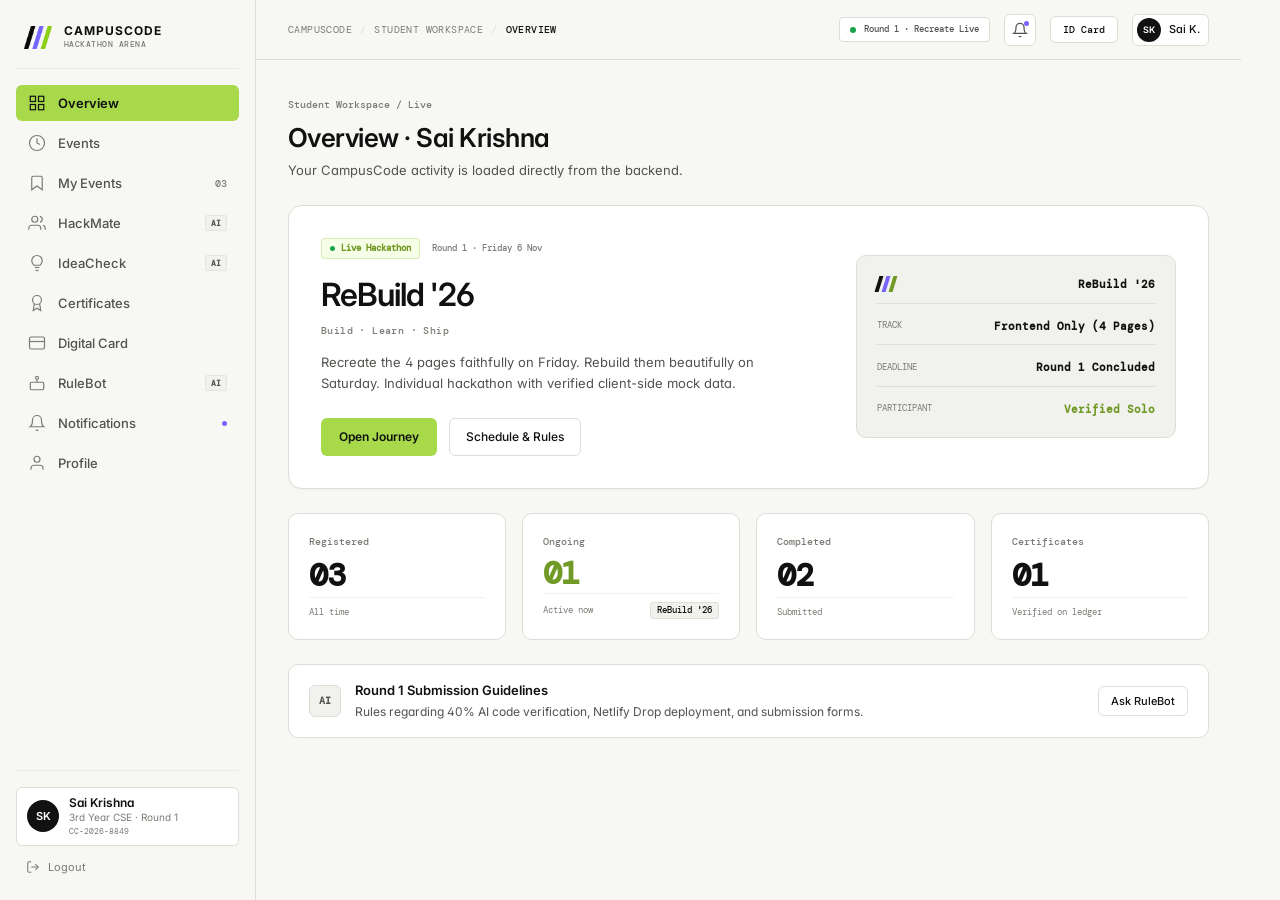
==== commit 4b1eff2c: "refactor: apply unslop pass - calm typography, exact 4px grid, quiet chrome, and structured event pa" ====
--- a/index.html
+++ b/index.html
@@ -3,23 +3,22 @@
 <head>
   <meta charset="UTF-8">
   <meta name="viewport" content="width=device-width, initial-scale=1.0">
-  <title>CampusCode | Student Dashboard — ReBuild '26</title>
+  <title>CampusCode | Student Workspace — ReBuild '26</title>
   <meta name="description" content="CampusCode Student Workspace and Hackathon Dashboard for ReBuild '26.">
   
   <!-- Google Fonts: Inter & DM Mono -->
   <link rel="preconnect" href="https://fonts.googleapis.com">
   <link rel="preconnect" href="https://fonts.gstatic.com" crossorigin>
-  <link href="https://fonts.googleapis.com/css2?family=DM+Mono:ital,wght@0,400;0,500;1,400&family=Inter:wght@400;500;600;700;800;900&display=swap" rel="stylesheet">
+  <link href="https://fonts.googleapis.com/css2?family=DM+Mono:wght@400;500&family=Inter:wght@400;500;600;700&display=swap" rel="stylesheet">
   
-  <!-- Stylesheet -->
   <link rel="stylesheet" href="style.css">
 </head>
-<body class="dashboard-body">
-
-  <!-- Mobile Topbar Overlay (Appears on small screens) -->
+<body>
+
+  <!-- Mobile Topbar Overlay -->
   <header class="mobile-topbar" id="mobile-topbar">
     <button class="mobile-menu-btn" id="mobile-menu-btn" aria-label="Toggle navigation menu">
-      <svg width="22" height="22" viewBox="0 0 24 24" fill="none" stroke="currentColor" stroke-width="2"><path d="M4 6h16M4 12h16M4 18h16"/></svg>
+      <svg width="20" height="20" viewBox="0 0 24 24" fill="none" stroke="currentColor" stroke-width="1.8"><path d="M4 6h16M4 12h16M4 18h16"/></svg>
     </button>
     <div class="mobile-brand">
       <img src="campuscode-logo.png" alt="CampusCode" class="brand-logo-img">
@@ -39,7 +38,7 @@
       
       <!-- Brand Header -->
       <div class="sidebar-brand" onclick="navigateTo('overview')">
-        <img src="campuscode-logo.png" alt="CampusCode Three Slashes Logo" class="brand-logo-img">
+        <img src="campuscode-logo.png" alt="CampusCode Logo" class="brand-logo-img">
         <div class="brand-copy">
           <strong class="brand-title">CAMPUSCODE</strong>
           <span class="brand-tagline">HACKATHON ARENA</span>
@@ -50,37 +49,37 @@
       <nav class="sidebar-nav" aria-label="Sidebar Navigation">
         <button class="nav-item active" data-view="overview" onclick="navigateTo('overview')">
           <span class="nav-icon">
-            <svg width="18" height="18" viewBox="0 0 24 24" fill="none" stroke="currentColor" stroke-width="2"><rect x="3" y="3" width="7" height="7"/><rect x="14" y="3" width="7" height="7"/><rect x="14" y="14" width="7" height="7"/><rect x="3" y="14" width="7" height="7"/></svg>
+            <svg width="18" height="18" viewBox="0 0 24 24" fill="none" stroke="currentColor" stroke-width="1.6"><rect x="3" y="3" width="7" height="7"/><rect x="14" y="3" width="7" height="7"/><rect x="14" y="14" width="7" height="7"/><rect x="3" y="14" width="7" height="7"/></svg>
           </span>
           <span class="nav-label">Overview</span>
         </button>
 
         <button class="nav-item" data-view="events" onclick="navigateTo('events')">
           <span class="nav-icon">
-            <svg width="18" height="18" viewBox="0 0 24 24" fill="none" stroke="currentColor" stroke-width="2"><circle cx="12" cy="12" r="10"/><polyline points="12 6 12 12 16 14"/></svg>
+            <svg width="18" height="18" viewBox="0 0 24 24" fill="none" stroke="currentColor" stroke-width="1.6"><circle cx="12" cy="12" r="10"/><polyline points="12 6 12 12 16 14"/></svg>
           </span>
           <span class="nav-label">Events</span>
         </button>
 
         <button class="nav-item" data-view="my-events" onclick="navigateTo('my-events')">
           <span class="nav-icon">
-            <svg width="18" height="18" viewBox="0 0 24 24" fill="none" stroke="currentColor" stroke-width="2"><path d="M19 21l-7-5-7 5V5a2 2 0 0 1 2-2h10a2 2 0 0 1 2 2z"/></svg>
+            <svg width="18" height="18" viewBox="0 0 24 24" fill="none" stroke="currentColor" stroke-width="1.6"><path d="M19 21l-7-5-7 5V5a2 2 0 0 1 2-2h10a2 2 0 0 1 2 2z"/></svg>
           </span>
           <span class="nav-label">My Events</span>
-          <b class="nav-counter">03</b>
+          <span class="nav-counter">03</span>
         </button>
 
         <button class="nav-item" data-view="hackmate" onclick="navigateTo('hackmate')">
           <span class="nav-icon">
-            <svg width="18" height="18" viewBox="0 0 24 24" fill="none" stroke="currentColor" stroke-width="2"><path d="M17 21v-2a4 4 0 0 0-4-4H5a4 4 0 0 0-4 4v2"/><circle cx="9" cy="7" r="4"/><path d="M23 21v-2a4 4 0 0 0-3-3.87"/><path d="M16 3.13a4 4 0 0 1 0 7.75"/></svg>
+            <svg width="18" height="18" viewBox="0 0 24 24" fill="none" stroke="currentColor" stroke-width="1.6"><path d="M17 21v-2a4 4 0 0 0-4-4H5a4 4 0 0 0-4 4v2"/><circle cx="9" cy="7" r="4"/><path d="M23 21v-2a4 4 0 0 0-3-3.87"/><path d="M16 3.13a4 4 0 0 1 0 7.75"/></svg>
           </span>
-          <span class="nav-label">HackMate AI</span>
+          <span class="nav-label">HackMate</span>
           <span class="ai-badge">AI</span>
         </button>
 
         <button class="nav-item" data-view="ideacheck" onclick="navigateTo('ideacheck')">
           <span class="nav-icon">
-            <svg width="18" height="18" viewBox="0 0 24 24" fill="none" stroke="currentColor" stroke-width="2"><path d="M9 18h6"/><path d="M10 22h4"/><path d="M12 2a7 7 0 0 0-7 7c0 2.5 1.5 4.5 3 6h8c1.5-1.5 3-3.5 3-6a7 7 0 0 0-7-7z"/></svg>
+            <svg width="18" height="18" viewBox="0 0 24 24" fill="none" stroke="currentColor" stroke-width="1.6"><path d="M9 18h6"/><path d="M10 22h4"/><path d="M12 2a7 7 0 0 0-7 7c0 2.5 1.5 4.5 3 6h8c1.5-1.5 3-3.5 3-6a7 7 0 0 0-7-7z"/></svg>
           </span>
           <span class="nav-label">IdeaCheck</span>
           <span class="ai-badge">AI</span>
@@ -88,21 +87,21 @@
 
         <button class="nav-item" data-view="certificates" onclick="navigateTo('certificates')">
           <span class="nav-icon">
-            <svg width="18" height="18" viewBox="0 0 24 24" fill="none" stroke="currentColor" stroke-width="2"><circle cx="12" cy="8" r="6"/><path d="M15.477 12.89L17 22l-5-3-5 3 1.523-9.11"/></svg>
+            <svg width="18" height="18" viewBox="0 0 24 24" fill="none" stroke="currentColor" stroke-width="1.6"><circle cx="12" cy="8" r="6"/><path d="M15.477 12.89L17 22l-5-3-5 3 1.523-9.11"/></svg>
           </span>
           <span class="nav-label">Certificates</span>
         </button>
 
         <button class="nav-item" data-view="digital-card" onclick="navigateTo('digital-card')">
           <span class="nav-icon">
-            <svg width="18" height="18" viewBox="0 0 24 24" fill="none" stroke="currentColor" stroke-width="2"><rect x="2" y="4" width="20" height="16" rx="2"/><line x1="2" y1="10" x2="22" y2="10"/></svg>
+            <svg width="18" height="18" viewBox="0 0 24 24" fill="none" stroke="currentColor" stroke-width="1.6"><rect x="2" y="4" width="20" height="16" rx="2"/><line x1="2" y1="10" x2="22" y2="10"/></svg>
           </span>
           <span class="nav-label">Digital Card</span>
         </button>
 
-        <button class="nav-item rulebot-nav-item" data-view="rulebot" onclick="navigateTo('rulebot')">
+        <button class="nav-item" data-view="rulebot" onclick="navigateTo('rulebot')">
           <span class="nav-icon">
-            <svg width="18" height="18" viewBox="0 0 24 24" fill="none" stroke="currentColor" stroke-width="2"><rect x="3" y="11" width="18" height="10" rx="2"/><circle cx="12" cy="5" r="2"/><path d="M12 7v4"/><line x1="8" y1="16" x2="8.01" y2="16"/><line x1="16" y1="16" x2="16.01" y2="16"/></svg>
+            <svg width="18" height="18" viewBox="0 0 24 24" fill="none" stroke="currentColor" stroke-width="1.6"><rect x="3" y="11" width="18" height="10" rx="2"/><circle cx="12" cy="5" r="2"/><path d="M12 7v4"/><line x1="8" y1="16" x2="8.01" y2="16"/><line x1="16" y1="16" x2="16.01" y2="16"/></svg>
           </span>
           <span class="nav-label">RuleBot</span>
           <span class="ai-badge">AI</span>
@@ -110,7 +109,7 @@
 
         <button class="nav-item" data-view="notifications" onclick="navigateTo('notifications')">
           <span class="nav-icon">
-            <svg width="18" height="18" viewBox="0 0 24 24" fill="none" stroke="currentColor" stroke-width="2"><path d="M18 8A6 6 0 0 0 6 8c0 7-3 9-3 9h18s-3-2-3-9"/><path d="M13.73 21a2 2 0 0 1-3.46 0"/></svg>
+            <svg width="18" height="18" viewBox="0 0 24 24" fill="none" stroke="currentColor" stroke-width="1.6"><path d="M18 8A6 6 0 0 0 6 8c0 7-3 9-3 9h18s-3-2-3-9"/><path d="M13.73 21a2 2 0 0 1-3.46 0"/></svg>
           </span>
           <span class="nav-label">Notifications</span>
           <span class="dot-badge"></span>
@@ -118,24 +117,24 @@
 
         <button class="nav-item" data-view="profile" onclick="navigateTo('profile')">
           <span class="nav-icon">
-            <svg width="18" height="18" viewBox="0 0 24 24" fill="none" stroke="currentColor" stroke-width="2"><path d="M20 21v-2a4 4 0 0 0-4-4H8a4 4 0 0 0-4 4v2"/><circle cx="12" cy="7" r="4"/></svg>
+            <svg width="18" height="18" viewBox="0 0 24 24" fill="none" stroke="currentColor" stroke-width="1.6"><path d="M20 21v-2a4 4 0 0 0-4-4H8a4 4 0 0 0-4 4v2"/><circle cx="12" cy="7" r="4"/></svg>
           </span>
           <span class="nav-label">Profile</span>
         </button>
       </nav>
 
-      <!-- Sidebar Footer: Student Profile Card & Logout -->
+      <!-- Sidebar Footer -->
       <div class="sidebar-footer">
         <div class="sidebar-user-card" onclick="navigateTo('profile')" role="button" tabindex="0">
           <div class="user-avatar-initials">SK</div>
           <div class="user-meta">
             <strong class="user-name">Sai Krishna</strong>
-            <span class="user-college">B.Tech CSE · Round 1</span>
+            <span class="user-college">3rd Year CSE · Round 1</span>
             <span class="user-id">CC-2026-8849</span>
           </div>
         </div>
         <button class="sidebar-logout-btn" onclick="handleLogout()" title="Log out">
-          <svg width="16" height="16" viewBox="0 0 24 24" fill="none" stroke="currentColor" stroke-width="2"><path d="M9 21H5a2 2 0 0 1-2-2V5a2 2 0 0 1 2-2h4"/><polyline points="16 17 21 12 16 7"/><line x1="21" y1="12" x2="9" y2="12"/></svg>
+          <svg width="14" height="14" viewBox="0 0 24 24" fill="none" stroke="currentColor" stroke-width="1.8"><path d="M9 21H5a2 2 0 0 1-2-2V5a2 2 0 0 1 2-2h4"/><polyline points="16 17 21 12 16 7"/><line x1="21" y1="12" x2="9" y2="12"/></svg>
           <span>Logout</span>
         </button>
       </div>
@@ -145,7 +144,7 @@
     <!-- MAIN VIEWPORT -->
     <div class="main-viewport">
       
-      <!-- TOP NAVIGATION BAR -->
+      <!-- TOPBAR -->
       <header class="topbar">
         <div class="topbar-left">
           <div class="breadcrumb">
@@ -159,20 +158,19 @@
         <div class="topbar-right">
           <!-- Active Competition Pill -->
           <div class="arena-live-chip">
-            <span class="pulsing-dot"></span>
-            <span class="live-chip-text">ROUND 1 · RECREATE LIVE</span>
+            <span class="status-dot-solid"></span>
+            <span>Round 1 · Recreate Live</span>
           </div>
 
           <!-- Notification Trigger -->
           <button class="topbar-icon-btn" onclick="navigateTo('notifications')" title="Notifications">
-            <svg width="18" height="18" viewBox="0 0 24 24" fill="none" stroke="currentColor" stroke-width="2"><path d="M18 8A6 6 0 0 0 6 8c0 7-3 9-3 9h18s-3-2-3-9"/><path d="M13.73 21a2 2 0 0 1-3.46 0"/></svg>
+            <svg width="16" height="16" viewBox="0 0 24 24" fill="none" stroke="currentColor" stroke-width="1.8"><path d="M18 8A6 6 0 0 0 6 8c0 7-3 9-3 9h18s-3-2-3-9"/><path d="M13.73 21a2 2 0 0 1-3.46 0"/></svg>
             <span class="icon-dot-badge"></span>
           </button>
 
           <!-- Quick Digital ID Trigger -->
           <button class="topbar-pill-btn" onclick="navigateTo('digital-card')">
-            <span>ID CARD</span>
-            <b>↗</b>
+            <span>ID Card</span>
           </button>
 
           <!-- User Chip -->
@@ -183,81 +181,74 @@
         </div>
       </header>
 
-      <!-- CONTENT STAGE (DYNAMIC ROUTED SECTIONS) -->
+      <!-- CONTENT STAGE -->
       <main class="content-stage" id="content-stage">
 
         <!-- ============================================== -->
-        <!-- VIEW 1: OVERVIEW (DEFAULT) -->
+        <!-- VIEW 1: OVERVIEW -->
         <!-- ============================================== -->
         <section class="view-panel active" id="view-overview">
           
-          <!-- Page Header -->
           <header class="student-page-header">
-            <span class="section-eyebrow">STUDENT WORKSPACE / LIVE</span>
+            <span class="section-eyebrow">Student Workspace / Live</span>
             <h1 class="student-page-title">
-              WELCOME BACK, <span class="name-highlight">SAI</span>.
+              Overview · Sai Krishna
             </h1>
             <p class="student-page-desc">
               Your CampusCode activity is loaded directly from the backend.
             </p>
           </header>
 
-          <!-- FEATURED 3D DIMENSIONAL EVENT CARD: REBUILD '26 -->
+          <!-- FEATURED EVENT CARD: REBUILD '26 -->
           <div class="dimensional-stage">
-            <div class="student-hero-card tilt-card" id="rebuild-hero-card">
+            <div class="student-hero-card">
               
-              <!-- Ambient dimensional lighting elements -->
-              <div class="card-glow glow-purple"></div>
-              <div class="card-glow glow-lime"></div>
-              <div class="card-grid-texture"></div>
-
-              <!-- Card Content Column -->
               <div class="student-hero-copy">
                 <div class="hero-tag-row">
                   <span class="hero-live-pill">
-                    <span class="pulsing-green-dot"></span> LIVE HACKATHON
+                    <span class="status-dot-solid" style="width:5px; height:5px;"></span> Live Hackathon
                   </span>
-                  <span class="hero-track-label">ROUND 1 · FRIDAY 6 NOV</span>
+                  <span class="hero-track-label">Round 1 · Friday 6 Nov</span>
                 </div>
                 
                 <h2 class="hero-event-title">ReBuild '26</h2>
-                <div class="hero-slogan">BUILD · LEARN · COLLABORATE</div>
+                <div class="hero-slogan">Build · Learn · Ship</div>
                 
                 <p class="hero-summary">
-                  Recreate it faithfully on Friday. Rebuild it beautifully on Saturday. 
-                  Individual hackathon. Frontend only. Mock data fine.
+                  Recreate the 4 pages faithfully on Friday. Rebuild them beautifully on Saturday. 
+                  Individual hackathon with verified client-side mock data.
                 </p>
 
                 <div class="hero-actions">
                   <button class="student-primary-btn" onclick="navigateTo('my-events')">
-                    <span>OPEN JOURNEY</span>
-                    <b>↗</b>
+                    <span>Open Journey</span>
                   </button>
                   <button class="student-outline-btn" onclick="openModal('rebuild-brief')">
-                    <span>VIEW BRIEF & SCHEDULE</span>
+                    <span>Schedule & Rules</span>
                   </button>
                 </div>
               </div>
 
-              <!-- Dimensional Visual Mark Column -->
+              <!-- UNSLOPPED MOMENT: Structured Event Passport Panel -->
               <div class="student-hero-visual">
-                <div class="hero-depth-orb">
-                  <div class="orb-inner-ring"></div>
-                  <div class="floating-badge badge-top">
-                    <span class="badge-mono">DEADLINE</span>
-                    <strong class="badge-highlight" id="live-countdown">13h 48m LEFT</strong>
+                <div class="hero-status-panel">
+                  <div class="status-panel-row">
+                    <div class="brand-slashes-mini">
+                      <span></span><span></span><span></span>
+                    </div>
+                    <span class="panel-row-val">ReBuild '26</span>
                   </div>
-                  <div class="orb-center-mark">
-                    <div class="center-brand-slashes">
-                      <span></span>
-                      <span></span>
-                      <span></span>
-                    </div>
-                    <span class="center-code">R1 ACTIVE</span>
+                  <div class="status-panel-row">
+                    <span class="panel-row-label">TRACK</span>
+                    <span class="panel-row-val">Frontend Only (4 Pages)</span>
                   </div>
-                  <div class="floating-badge badge-bottom">
-                    <span class="badge-mono">STATUS</span>
-                    <strong class="badge-status-ok">VERIFIED PARTICIPANT</strong>
+                  <div class="status-panel-row">
+                    <span class="panel-row-label">DEADLINE</span>
+                    <span class="panel-row-val" id="live-countdown">13h 05m Left</span>
+                  </div>
+                  <div class="status-panel-row">
+                    <span class="panel-row-label">PARTICIPANT</span>
+                    <span class="panel-row-val" style="color:var(--lime-dark);">Verified Solo</span>
                   </div>
                 </div>
               </div>
@@ -268,67 +259,63 @@
           <!-- FOUR STATISTIC CARDS -->
           <div class="student-stats-grid">
             
-            <article class="student-stat-card tilt-stat-card">
-              <span class="stat-label">REGISTERED</span>
+            <article class="student-stat-card">
+              <span class="stat-label">Registered</span>
               <div class="stat-number-wrapper">
                 <strong class="stat-number">03</strong>
               </div>
               <div class="stat-footer">
-                <span class="stat-detail">FROM BACKEND</span>
-                <span class="stat-sparkle">↗</span>
-              </div>
-            </article>
-
-            <article class="student-stat-card tilt-stat-card highlight-lime-border">
-              <span class="stat-label">ONGOING</span>
+                <span class="stat-detail">All time</span>
+              </div>
+            </article>
+
+            <article class="student-stat-card">
+              <span class="stat-label">Ongoing</span>
               <div class="stat-number-wrapper">
-                <strong class="stat-number text-accent">01</strong>
+                <strong class="stat-number" style="color:var(--lime-dark);">01</strong>
               </div>
               <div class="stat-footer">
-                <span class="stat-detail">ACTIVE NOW</span>
+                <span class="stat-detail">Active now</span>
                 <span class="stat-pill-mini">ReBuild '26</span>
               </div>
             </article>
 
-            <article class="student-stat-card tilt-stat-card">
-              <span class="stat-label">COMPLETED</span>
+            <article class="student-stat-card">
+              <span class="stat-label">Completed</span>
               <div class="stat-number-wrapper">
                 <strong class="stat-number">02</strong>
               </div>
               <div class="stat-footer">
-                <span class="stat-detail">SUBMITTED</span>
-                <span class="stat-sparkle">✓</span>
-              </div>
-            </article>
-
-            <article class="student-stat-card tilt-stat-card">
-              <span class="stat-label">CERTIFICATES</span>
+                <span class="stat-detail">Submitted</span>
+              </div>
+            </article>
+
+            <article class="student-stat-card">
+              <span class="stat-label">Certificates</span>
               <div class="stat-number-wrapper">
                 <strong class="stat-number">01</strong>
               </div>
               <div class="stat-footer">
-                <span class="stat-detail">VERIFIED</span>
-                <span class="stat-sparkle">★</span>
-              </div>
-            </article>
-
-          </div>
-
-          <!-- Quick Action Guidance Panel (RuleBot & Submission Reminder) -->
+                <span class="stat-detail">Verified on ledger</span>
+              </div>
+            </article>
+
+          </div>
+
+          <!-- Quick Action Guidance Panel -->
           <div class="banner-quick-action">
             <div class="banner-left">
               <div class="banner-icon-box">
                 <span class="banner-ai-tag">AI</span>
               </div>
               <div class="banner-text">
-                <strong>Need help with Round 1 Submission Guidelines?</strong>
-                <p>Learn about the 40% AI code verification rule, Netlify Drop, or submission links.</p>
+                <strong>Round 1 Submission Guidelines</strong>
+                <p>Rules regarding 40% AI code verification, Netlify Drop deployment, and submission forms.</p>
               </div>
             </div>
             <div class="banner-right">
               <button class="student-outline-btn btn-sm" onclick="navigateTo('rulebot')">
-                <span>ASK RULEBOT AI</span>
-                <b>↗</b>
+                <span>Ask RuleBot</span>
               </button>
             </div>
           </div>
@@ -343,19 +330,18 @@
           
           <header class="student-page-header header-with-counter">
             <div>
-              <span class="section-eyebrow">MY ACTIVITY / BACKEND DATA</span>
+              <span class="section-eyebrow">My Activity / Backend Data</span>
               <div class="title-counter-row">
-                <h1 class="student-page-title">MY EVENTS.</h1>
+                <h1 class="student-page-title">My Events</h1>
                 <span class="counter-badge">03</span>
               </div>
               <p class="student-page-desc">
-                Every event you joined, in one place. Open one to see its rounds, team, results and certificates.
+                Joined events, active rounds, teams, submissions, and certificates.
               </p>
             </div>
             <div class="header-action-group">
               <button class="student-outline-btn btn-sm" onclick="navigateTo('events')">
-                <span>EXPLORE ALL EVENTS</span>
-                <b>↗</b>
+                <span>Browse All Events</span>
               </button>
             </div>
           </header>
@@ -363,122 +349,113 @@
           <div class="registration-grid">
             
             <!-- Card 1: ReBuild '26 -->
-            <article class="registration-card tilt-card">
+            <article class="registration-card">
               <div class="reg-card-top">
                 <div class="reg-status-pill in-progress">
-                  <span class="pulsing-green-dot"></span>
-                  <span>ROUND 1 IN PROGRESS</span>
-                </div>
-                <span class="reg-id-tag">ID: CC-REG-2601</span>
-              </div>
-
-              <div class="reg-card-banner banner-rebuild">
-                <div class="banner-content">
-                  <span class="banner-event-type">ONLINE HACKATHON</span>
-                  <h3 class="banner-event-heading">ReBuild '26</h3>
-                  <span class="banner-event-dates">NOV 6-7, 2026 · CHENNAI</span>
-                </div>
+                  <span class="status-dot-solid" style="width:5px; height:5px;"></span>
+                  <span>Round 1 in progress</span>
+                </div>
+                <span class="reg-id-tag">CC-REG-2601</span>
+              </div>
+
+              <div class="reg-card-banner">
+                <span class="banner-event-type">ONLINE HACKATHON</span>
+                <h3 class="banner-event-heading">ReBuild '26</h3>
+                <span class="banner-event-dates">Nov 6–7, 2026</span>
               </div>
 
               <div class="reg-details-list">
                 <div class="detail-row">
-                  <span class="dt-label">TRACK:</span>
-                  <strong class="dt-val">Frontend Only (4 Pages Recreate)</strong>
+                  <span class="dt-label">Track</span>
+                  <strong class="dt-val">Frontend Only</strong>
                 </div>
                 <div class="detail-row">
-                  <span class="dt-label">TEAM:</span>
-                  <strong class="dt-val">Sai Krishna (Solo Builder)</strong>
+                  <span class="dt-label">Team</span>
+                  <strong class="dt-val">Sai Krishna (Solo)</strong>
                 </div>
                 <div class="detail-row">
-                  <span class="dt-label">DEADLINE:</span>
-                  <strong class="dt-val text-accent">Today, 10:00 PM IST</strong>
+                  <span class="dt-label">Deadline</span>
+                  <strong class="dt-val" style="color:var(--lime-dark);">Today, 10:00 PM IST</strong>
                 </div>
               </div>
 
               <div class="reg-card-action">
                 <button class="student-primary-btn w-full" onclick="openModal('rebuild-brief')">
-                  <span>OPEN JOURNEY</span>
-                  <b>↗</b>
+                  <span>Open Journey</span>
                 </button>
               </div>
             </article>
 
-            <!-- Card 2: FirstCommit '26 Quiz Competition 2.0 -->
-            <article class="registration-card tilt-card">
+            <!-- Card 2: FirstCommit '26 Quiz 2.0 -->
+            <article class="registration-card">
               <div class="reg-card-top">
                 <div class="reg-status-pill completed">
-                  <span>COMPLETED · RANK #4</span>
-                </div>
-                <span class="reg-id-tag">ID: CC-REG-2580</span>
-              </div>
-
-              <div class="reg-card-banner banner-quiz-two">
-                <div class="banner-content">
-                  <span class="banner-event-type">SPEED CODING & APTITUDE</span>
-                  <h3 class="banner-event-heading">FirstCommit '26 Quiz 2.0</h3>
-                  <span class="banner-event-dates">OCT 28, 2026 · TIMED</span>
-                </div>
+                  <span>Completed · Rank #4</span>
+                </div>
+                <span class="reg-id-tag">CC-REG-2580</span>
+              </div>
+
+              <div class="reg-card-banner">
+                <span class="banner-event-type">SPEED CODING & APTITUDE</span>
+                <h3 class="banner-event-heading">FirstCommit '26 Quiz 2.0</h3>
+                <span class="banner-event-dates">Oct 28, 2026</span>
               </div>
 
               <div class="reg-details-list">
                 <div class="detail-row">
-                  <span class="dt-label">SCORE:</span>
-                  <strong class="dt-val">94 / 100 (Top 5%)</strong>
+                  <span class="dt-label">Score</span>
+                  <strong class="dt-val">94 / 100</strong>
                 </div>
                 <div class="detail-row">
-                  <span class="dt-label">RESULT:</span>
-                  <strong class="dt-val">Shortlisted for ReBuild '26</strong>
+                  <span class="dt-label">Result</span>
+                  <strong class="dt-val">Shortlisted</strong>
                 </div>
                 <div class="detail-row">
-                  <span class="dt-label">CERTIFICATE:</span>
-                  <strong class="dt-val">Generated & Verified</strong>
+                  <span class="dt-label">Certificate</span>
+                  <strong class="dt-val">Verified</strong>
                 </div>
               </div>
 
               <div class="reg-card-action">
                 <button class="student-outline-btn w-full" onclick="navigateTo('certificates')">
-                  <span>VIEW CERTIFICATE</span>
-                  <b>★</b>
+                  <span>View Certificate</span>
                 </button>
               </div>
             </article>
 
-            <!-- Card 3: FirstCommit '26 Quiz Competition 1.0 -->
-            <article class="registration-card tilt-card">
+            <!-- Card 3: FirstCommit '26 Quiz 1.0 -->
+            <article class="registration-card">
               <div class="reg-card-top">
                 <div class="reg-status-pill completed">
-                  <span>COMPLETED</span>
-                </div>
-                <span class="reg-id-tag">ID: CC-REG-2490</span>
-              </div>
-
-              <div class="reg-card-banner banner-quiz-one">
-                <div class="banner-content">
-                  <span class="banner-event-type">FOUNDATION QUIZ</span>
-                  <h3 class="banner-event-heading">FirstCommit '26 Quiz</h3>
-                  <span class="banner-event-dates">OCT 15, 2026 · ARCHIVED</span>
-                </div>
+                  <span>Completed</span>
+                </div>
+                <span class="reg-id-tag">CC-REG-2490</span>
+              </div>
+
+              <div class="reg-card-banner">
+                <span class="banner-event-type">FOUNDATION QUIZ</span>
+                <h3 class="banner-event-heading">FirstCommit '26 Quiz</h3>
+                <span class="banner-event-dates">Oct 15, 2026</span>
               </div>
 
               <div class="reg-details-list">
                 <div class="detail-row">
-                  <span class="dt-label">SCORE:</span>
+                  <span class="dt-label">Score</span>
                   <strong class="dt-val">82 / 100</strong>
                 </div>
                 <div class="detail-row">
-                  <span class="dt-label">MODE:</span>
+                  <span class="dt-label">Mode</span>
                   <strong class="dt-val">Participant</strong>
                 </div>
                 <div class="detail-row">
-                  <span class="dt-label">STATUS:</span>
-                  <strong class="dt-val">Participation Issued</strong>
+                  <span class="dt-label">Status</span>
+                  <strong class="dt-val">Issued</strong>
                 </div>
               </div>
 
               <div class="reg-card-action">
-                <button class="student-outline-btn w-full" onclick="showToast('Archive record: Participation verified on ledger.')">
-                  <span>VIEW DETAILS</span>
-                  <b>↗</b>
+                <button class="student-outline-btn w-full" onclick="showToast('Participation record verified on ledger.')">
+                  <span>View Details</span>
                 </button>
               </div>
             </article>
@@ -489,14 +466,14 @@
 
 
         <!-- ============================================== -->
-        <!-- VIEW 3: EVENTS (EXPLORE / AVAILABLE) -->
+        <!-- VIEW 3: EVENTS -->
         <!-- ============================================== -->
         <section class="view-panel" id="view-events">
           
           <header class="student-page-header">
-            <span class="section-eyebrow">EXPLORE ARENA / DISCOVERY</span>
+            <span class="section-eyebrow">Explore Arena / Discovery</span>
             <div class="title-counter-row">
-              <h1 class="student-page-title">EVENTS.</h1>
+              <h1 class="student-page-title">Available Events</h1>
               <span class="counter-badge">04</span>
             </div>
             <p class="student-page-desc">
@@ -504,111 +481,101 @@
             </p>
           </header>
 
-          <!-- Filter & Search Controls -->
           <div class="events-filter-bar">
             <div class="search-box">
-              <svg width="16" height="16" viewBox="0 0 24 24" fill="none" stroke="currentColor" stroke-width="2"><circle cx="11" cy="11" r="8"/><line x1="21" y1="21" x2="16.65" y2="16.65"/></svg>
-              <input type="text" id="event-search-input" placeholder="Search hackathons, topics, tech stack..." oninput="handleEventSearch(this.value)">
+              <svg width="15" height="15" viewBox="0 0 24 24" fill="none" stroke="currentColor" stroke-width="1.8"><circle cx="11" cy="11" r="8"/><line x1="21" y1="21" x2="16.65" y2="16.65"/></svg>
+              <input type="text" id="event-search-input" placeholder="Search events" oninput="handleEventSearch(this.value)">
             </div>
             <div class="category-tabs">
-              <button class="cat-pill active" onclick="filterEvents('all', this)">ALL</button>
-              <button class="cat-pill" onclick="filterEvents('hackathon', this)">HACKATHONS</button>
-              <button class="cat-pill" onclick="filterEvents('ai', this)">AI SPRINTS</button>
-              <button class="cat-pill" onclick="filterEvents('ctf', this)">SECURITY CTF</button>
-            </div>
-          </div>
-
-          <!-- Events Listing Grid -->
+              <button class="cat-pill active" onclick="filterEvents('all', this)">All</button>
+              <button class="cat-pill" onclick="filterEvents('hackathon', this)">Hackathons</button>
+              <button class="cat-pill" onclick="filterEvents('ai', this)">AI Sprints</button>
+              <button class="cat-pill" onclick="filterEvents('ctf', this)">Security CTF</button>
+            </div>
+          </div>
+
           <div class="events-browse-grid" id="events-browse-grid">
             
-            <!-- Event 1 -->
-            <article class="event-browse-card tilt-card" data-category="hackathon">
+            <article class="event-browse-card" data-category="hackathon">
               <div class="event-card-header">
-                <span class="event-badge badge-active">REGISTRATION OPEN</span>
-                <span class="prize-tag">₹50,000 PRIZE</span>
+                <span class="event-badge badge-active">Registration Open</span>
+                <span class="prize-tag">₹50,000 Prize</span>
               </div>
               <h3 class="event-card-title">Agentic AI Sprint '26</h3>
               <p class="event-card-desc">
-                Build autonomous multi-agent workflows and developer tools using LLMs and modern web frameworks.
+                Build autonomous multi-agent developer workflows using LLMs and modern web frameworks.
               </p>
               <div class="event-meta-tags">
-                <span class="mono-tag">NOV 14-15</span>
-                <span class="mono-tag">ONLINE</span>
-                <span class="mono-tag">TEAMS 1-3</span>
+                <span class="mono-tag">Nov 14–15</span>
+                <span class="mono-tag">Online</span>
+                <span class="mono-tag">Teams 1–3</span>
               </div>
               <div class="event-card-footer">
                 <button class="student-primary-btn w-full" onclick="showRegisterModal('Agentic AI Sprint \'26')">
-                  <span>REGISTER NOW</span>
-                  <b>↗</b>
+                  <span>Register Now</span>
                 </button>
               </div>
             </article>
 
-            <!-- Event 2 -->
-            <article class="event-browse-card tilt-card" data-category="hackathon">
+            <article class="event-browse-card" data-category="hackathon">
               <div class="event-card-header">
-                <span class="event-badge badge-active">REGISTRATION OPEN</span>
-                <span class="prize-tag">₹75,000 PRIZE</span>
+                <span class="event-badge badge-active">Registration Open</span>
+                <span class="prize-tag">₹75,000 Prize</span>
               </div>
               <h3 class="event-card-title">FullStack Forge 2026</h3>
               <p class="event-card-desc">
-                36-hour intense hackathon focused on shipping scalable SaaS products with clean APIs and frontend design.
+                36-hour sprint focused on shipping scalable SaaS products with clean APIs and frontend design.
               </p>
               <div class="event-meta-tags">
-                <span class="mono-tag">NOV 21-22</span>
-                <span class="mono-tag">HYBRID</span>
-                <span class="mono-tag">TEAMS 2-4</span>
+                <span class="mono-tag">Nov 21–22</span>
+                <span class="mono-tag">Hybrid</span>
+                <span class="mono-tag">Teams 2–4</span>
               </div>
               <div class="event-card-footer">
                 <button class="student-primary-btn w-full" onclick="showRegisterModal('FullStack Forge 2026')">
-                  <span>REGISTER NOW</span>
-                  <b>↗</b>
+                  <span>Register Now</span>
                 </button>
               </div>
             </article>
 
-            <!-- Event 3 -->
-            <article class="event-browse-card tilt-card" data-category="ctf">
+            <article class="event-browse-card" data-category="ctf">
               <div class="event-card-header">
-                <span class="event-badge badge-upcoming">UPCOMING</span>
-                <span class="prize-tag">₹40,000 PRIZE</span>
+                <span class="event-badge badge-upcoming">Upcoming</span>
+                <span class="prize-tag">₹40,000 Prize</span>
               </div>
               <h3 class="event-card-title">CyberShield CTF Challenge</h3>
               <p class="event-card-desc">
                 Defend web infrastructure, reverse engineer vulnerable binaries, and solve cryptography puzzles.
               </p>
               <div class="event-meta-tags">
-                <span class="mono-tag">DEC 02-03</span>
-                <span class="mono-tag">INDIVIDUAL</span>
-                <span class="mono-tag">ONLINE</span>
+                <span class="mono-tag">Dec 02–03</span>
+                <span class="mono-tag">Individual</span>
+                <span class="mono-tag">Online</span>
               </div>
               <div class="event-card-footer">
-                <button class="student-outline-btn w-full" onclick="showToast('CyberShield CTF registration begins Nov 20.')">
-                  <span>REMIND ME</span>
-                  <b>🔔</b>
+                <button class="student-outline-btn w-full" onclick="showToast('CyberShield CTF registration begins Nov 20')">
+                  <span>Remind Me</span>
                 </button>
               </div>
             </article>
 
-            <!-- Event 4 -->
-            <article class="event-browse-card tilt-card" data-category="ai">
+            <article class="event-browse-card" data-category="ai">
               <div class="event-card-header">
-                <span class="event-badge badge-upcoming">DECEMBER</span>
-                <span class="prize-tag">INTERNSHIPS</span>
+                <span class="event-badge badge-upcoming">December</span>
+                <span class="prize-tag">Internships</span>
               </div>
               <h3 class="event-card-title">CampusCode Design Jam</h3>
               <p class="event-card-desc">
-                Creative design & micro-interaction sprint for product designers, creative developers and design engineers.
+                Creative design sprint for product designers and frontend engineers.
               </p>
               <div class="event-meta-tags">
-                <span class="mono-tag">DEC 12</span>
-                <span class="mono-tag">DESIGN & CODE</span>
-                <span class="mono-tag">SOLO</span>
+                <span class="mono-tag">Dec 12</span>
+                <span class="mono-tag">Design & Code</span>
+                <span class="mono-tag">Solo</span>
               </div>
               <div class="event-card-footer">
-                <button class="student-outline-btn w-full" onclick="showToast('CampusCode Design Jam details dropping soon.')">
-                  <span>VIEW BRIEF</span>
-                  <b>↗</b>
+                <button class="student-outline-btn w-full" onclick="showToast('CampusCode Design Jam brief releasing soon')">
+                  <span>View Brief</span>
                 </button>
               </div>
             </article>
@@ -623,30 +590,27 @@
         <!-- ============================================== -->
         <section class="view-panel" id="view-certificates">
           <header class="student-page-header">
-            <span class="section-eyebrow">CREDENTIALS / VERIFIED LEDGER</span>
-            <h1 class="student-page-title">CERTIFICATES.</h1>
+            <span class="section-eyebrow">Credentials / Verified Ledger</span>
+            <h1 class="student-page-title">Certificates</h1>
             <p class="student-page-desc">Cryptographically verifiable certificates issued on CampusCode.</p>
           </header>
 
-          <div class="certificate-display-box tilt-card">
-            <div class="cert-watermark">CAMPUSCODE</div>
+          <div class="certificate-display-box">
             <div class="cert-header">
               <div class="cert-brand">
                 <div class="brand-three-slashes">
-                  <span></span>
-                  <span></span>
-                  <span></span>
-                </div>
-                <strong>CAMPUSCODE ARENA</strong>
-              </div>
-              <span class="cert-badge-stamp valid">VERIFIED & VALID</span>
+                  <span></span><span></span><span></span>
+                </div>
+                <strong style="font-size:12px; font-weight:600;">CampusCode Arena</strong>
+              </div>
+              <span class="cert-badge-stamp valid">Verified & Valid</span>
             </div>
 
             <div class="cert-body">
-              <span class="cert-subtitle">CERTIFICATE OF EXCELLENCE & PARTICIPATION</span>
-              <h2 class="cert-recipient">SAI KRISHNA</h2>
+              <span class="cert-subtitle">CERTIFICATE OF DISTINCTION</span>
+              <h2 class="cert-recipient">Sai Krishna</h2>
               <p class="cert-citation">
-                has successfully qualified with distinction in the <strong>FirstCommit '26 Speed Coding & Quiz Competition</strong> 
+                Qualified in the <strong>FirstCommit '26 Speed Coding & Quiz Competition</strong>, 
                 placing in the top 5th percentile across all collegiate participants.
               </p>
             </div>
@@ -658,24 +622,22 @@
               </div>
               <div class="cert-meta-item">
                 <small>ISSUED DATE</small>
-                <strong>OCTOBER 29, 2026</strong>
+                <strong>October 29, 2026</strong>
               </div>
               <div class="cert-qr-box">
                 <div class="mini-qr-code" title="Scan to verify at campuscode.co.in">
                   <div class="qr-pattern"></div>
                 </div>
-                <span>SCAN TO VERIFY</span>
+                <span>Scan to verify</span>
               </div>
             </div>
 
             <div class="cert-actions-bar">
-              <button class="student-primary-btn" onclick="showToast('Downloading high-res PDF certificate...')">
-                <span>DOWNLOAD PDF</span>
-                <b>↓</b>
+              <button class="student-primary-btn" onclick="showToast('Downloading verified certificate PDF')">
+                <span>Download PDF</span>
               </button>
               <button class="student-outline-btn" onclick="copyCertLink()">
-                <span>COPY VERIFICATION LINK</span>
-                <b>🔗</b>
+                <span>Copy Verification Link</span>
               </button>
             </div>
           </div>
@@ -687,15 +649,13 @@
         <!-- ============================================== -->
         <section class="view-panel" id="view-digital-card">
           <header class="student-page-header">
-            <span class="section-eyebrow">STUDENT IDENTITY / SMART PASS</span>
-            <h1 class="student-page-title">DIGITAL ID CARD.</h1>
-            <p class="student-page-desc">Your official digital pass for hackathon venue check-in and offline rounds.</p>
+            <span class="section-eyebrow">Student Identity / Pass</span>
+            <h1 class="student-page-title">Digital ID Card</h1>
+            <p class="student-page-desc">Official digital pass for hackathon venue check-in and offline rounds.</p>
           </header>
 
           <div class="id-card-stage">
-            <div class="digital-student-id-card tilt-card" id="digital-student-id">
-              <div class="id-card-hologram"></div>
-              
+            <div class="digital-student-id-card">
               <div class="id-top">
                 <div class="id-logo">
                   <div class="brand-three-slashes">
@@ -703,7 +663,7 @@
                   </div>
                   <div>
                     <strong>CAMPUSCODE</strong>
-                    <small>OFFICIAL STUDENT PASS</small>
+                    <small>STUDENT PASS</small>
                   </div>
                 </div>
                 <div class="id-chip-hardware"></div>
@@ -712,34 +672,32 @@
               <div class="id-main-row">
                 <div class="id-avatar-frame">
                   <div class="id-photo">SK</div>
-                  <span class="id-verified-tick">✓</span>
                 </div>
                 <div class="id-info-col">
-                  <h3 class="id-student-name">SAI KRISHNA</h3>
-                  <span class="id-student-role">STUDENT HACKER · CSE</span>
+                  <h3 class="id-student-name">Sai Krishna</h3>
+                  <span class="id-student-role">Student Hacker · CSE</span>
                   <div class="id-data-grid">
                     <div>
                       <small>CAMPUSCODE ID</small>
                       <strong>CC-2026-8849</strong>
                     </div>
                     <div>
-                      <small>TRACKING TEAM</small>
+                      <small>TEAM</small>
                       <strong>ReBuild-Solo</strong>
                     </div>
                     <div>
                       <small>STATUS</small>
-                      <strong class="text-accent">VERIFIED</strong>
+                      <strong style="color:var(--lime-dark);">Verified</strong>
                     </div>
                     <div>
                       <small>VALID THRU</small>
-                      <strong>NOV 2027</strong>
+                      <strong>Nov 2027</strong>
                     </div>
                   </div>
                 </div>
               </div>
 
               <div class="id-bottom-barcode">
-                <div class="barcode-graphic"></div>
                 <span class="barcode-num">|||| | ||||| |||| || |||||| | ||| 8849-2026</span>
               </div>
             </div>
@@ -748,18 +706,18 @@
 
 
         <!-- ============================================== -->
-        <!-- VIEW 6: RULEBOT AI (INTERACTIVE KNOWLEDGE BOT) -->
+        <!-- VIEW 6: RULEBOT AI -->
         <!-- ============================================== -->
         <section class="view-panel" id="view-rulebot">
           <header class="student-page-header">
-            <span class="section-eyebrow">OFFICIAL AI HELPER / REBUILD '26</span>
-            <h1 class="student-page-title">RULEBOT AI.</h1>
+            <span class="section-eyebrow">Official Assistant / ReBuild '26</span>
+            <h1 class="student-page-title">RuleBot</h1>
             <p class="student-page-desc">Instant verified answers regarding the schedule, 40% AI code rule, and submission format.</p>
           </header>
 
           <div class="rulebot-container">
             <div class="rulebot-quick-prompts">
-              <span class="quick-title">FREQUENT QUESTIONS:</span>
+              <span class="quick-title">Questions:</span>
               <button class="prompt-chip" onclick="askRulebot('What is the 40% AI code limit rule?')">40% AI Code Rule</button>
               <button class="prompt-chip" onclick="askRulebot('What is the Round 1 deadline and submission format?')">Round 1 Deadline</button>
               <button class="prompt-chip" onclick="askRulebot('How do I deploy on Netlify Drop without GitHub?')">Netlify Drop Instructions</button>
@@ -770,17 +728,16 @@
               <div class="bot-msg">
                 <div class="bot-avatar">AI</div>
                 <div class="bot-bubble">
-                  Hello Sai! I am <strong>RuleBot</strong>, the official AI assistant for <strong>ReBuild '26</strong>. 
-                  Ask me any rule, guideline, or submission question, or click one of the quick prompts above!
+                  Hello Sai. I am <strong>RuleBot</strong>, the official assistant for <strong>ReBuild '26</strong>. 
+                  Ask any guideline, schedule, or submission questions, or select a prompt above.
                 </div>
               </div>
             </div>
 
             <form class="rulebot-input-bar" onsubmit="handleRulebotSubmit(event)">
-              <input type="text" id="rulebot-input" placeholder="Ask RuleBot anything about ReBuild '26 rules..." autocomplete="off">
+              <input type="text" id="rulebot-input" placeholder="Ask RuleBot about ReBuild '26 rules" autocomplete="off">
               <button type="submit" class="student-primary-btn btn-sm">
-                <span>SEND</span>
-                <b>→</b>
+                <span>Send</span>
               </button>
             </form>
           </div>
@@ -788,23 +745,23 @@
 
 
         <!-- ============================================== -->
-        <!-- VIEW 7: HACKMATE AI (TEAMMATES & NETWORKING) -->
+        <!-- VIEW 7: HACKMATE AI -->
         <!-- ============================================== -->
         <section class="view-panel" id="view-hackmate">
           <header class="student-page-header">
-            <span class="section-eyebrow">AI TEAM MATCHER / ARENA</span>
-            <h1 class="student-page-title">HACKMATE AI.</h1>
-            <p class="student-page-desc">Find compatible teammates by skill stack and CampusCode ID.</p>
+            <span class="section-eyebrow">Team Matching / Arena</span>
+            <h1 class="student-page-title">HackMate</h1>
+            <p class="student-page-desc">Connect with compatible teammates by skill stack and CampusCode ID.</p>
           </header>
 
           <div class="hackmate-shell">
             <div class="hackmate-search-row">
-              <input type="text" class="hackmate-input" placeholder="Search by CampusCode ID or Skills (e.g. React, Tailwind, Python)...">
-              <button class="student-primary-btn"><span>FIND MATCHES</span><b>↗</b></button>
+              <input type="text" class="hackmate-input" placeholder="Search by CampusCode ID or Skills">
+              <button class="student-primary-btn"><span>Find Matches</span></button>
             </div>
 
             <div class="hackmate-results-grid">
-              <div class="hacker-card tilt-card">
+              <div class="hacker-card">
                 <div class="hacker-top">
                   <div class="hacker-av">AP</div>
                   <div>
@@ -813,12 +770,12 @@
                   </div>
                 </div>
                 <div class="hacker-skills">
-                  <span>Figma</span><span>CSS3</span><span>Animations</span>
-                </div>
-                <button class="student-outline-btn btn-sm w-full" onclick="showToast('Invitation sent to Aditi!')">CONNECT ON HACKMATE</button>
-              </div>
-
-              <div class="hacker-card tilt-card">
+                  <span>Figma</span><span>CSS</span><span>Design</span>
+                </div>
+                <button class="student-outline-btn btn-sm w-full" onclick="showToast('Invitation sent to Aditi')">Connect</button>
+              </div>
+
+              <div class="hacker-card">
                 <div class="hacker-top">
                   <div class="hacker-av">RV</div>
                   <div>
@@ -829,7 +786,7 @@
                 <div class="hacker-skills">
                   <span>Go</span><span>PostgreSQL</span><span>Docker</span>
                 </div>
-                <button class="student-outline-btn btn-sm w-full" onclick="showToast('Invitation sent to Rohit!')">CONNECT ON HACKMATE</button>
+                <button class="student-outline-btn btn-sm w-full" onclick="showToast('Invitation sent to Rohit')">Connect</button>
               </div>
             </div>
           </div>
@@ -837,33 +794,32 @@
 
 
         <!-- ============================================== -->
-        <!-- VIEW 8: IDEACHECK AI -->
+        <!-- VIEW 8: IDEACHECK -->
         <!-- ============================================== -->
         <section class="view-panel" id="view-ideacheck">
           <header class="student-page-header">
-            <span class="section-eyebrow">PROJECT SCREENING / AI REVIEW</span>
-            <h1 class="student-page-title">IDEACHECK AI.</h1>
-            <p class="student-page-desc">Pre-screen your hackathon idea against originality and feasibility rubrics.</p>
+            <span class="section-eyebrow">Project Screening / Review</span>
+            <h1 class="student-page-title">IdeaCheck</h1>
+            <p class="student-page-desc">Pre-screen your hackathon idea against originality and feasibility criteria.</p>
           </header>
 
-          <div class="ideacheck-card tilt-card">
-            <label class="input-label" for="idea-title">PROJECT TITLE</label>
-            <input type="text" id="idea-title" class="std-input" placeholder="e.g. Dimensional Student Workspace">
+          <div class="ideacheck-card">
+            <label class="input-label" for="idea-title">Project Title</label>
+            <input type="text" id="idea-title" class="std-input" placeholder="e.g. Student Workspace">
             
-            <label class="input-label" for="idea-desc">IDEA DESCRIPTION & TECH STACK</label>
-            <textarea id="idea-desc" class="std-textarea" rows="4" placeholder="Describe the problem, target users, and technical architecture..."></textarea>
+            <label class="input-label" for="idea-desc">Description & Stack</label>
+            <textarea id="idea-desc" class="std-textarea" rows="3" placeholder="Describe the problem, target users, and technical architecture"></textarea>
             
             <button class="student-primary-btn" onclick="runIdeaCheck()">
-              <span>ANALYZE WITH IDEACHECK AI</span>
-              <b>⚡</b>
+              <span>Analyze with IdeaCheck</span>
             </button>
 
             <div id="ideacheck-results" class="ideacheck-feedback hidden">
               <div class="feedback-badge-row">
-                <span class="score-badge">FEASIBILITY: 9.2/10</span>
-                <span class="score-badge">ORIGINALITY: 8.8/10</span>
-              </div>
-              <p><strong>Verdict:</strong> Strong submission concept. Meets ReBuild '26 Round 1 criteria for faithful recreation with clean frontend polish.</p>
+                <span class="score-badge">Feasibility: 9.2/10</span>
+                <span class="score-badge">Originality: 8.8/10</span>
+              </div>
+              <p><strong>Verdict:</strong> Clean submission concept. Meets ReBuild '26 Round 1 criteria for faithful recreation with refined frontend craft.</p>
             </div>
           </div>
         </section>
@@ -874,39 +830,39 @@
         <!-- ============================================== -->
         <section class="view-panel" id="view-notifications">
           <header class="student-page-header">
-            <span class="section-eyebrow">ACTIVITY LOG / UPDATES</span>
+            <span class="section-eyebrow">Activity Log / Updates</span>
             <div class="title-counter-row">
-              <h1 class="student-page-title">NOTIFICATIONS.</h1>
-              <button class="student-outline-btn btn-sm" onclick="markAllNotificationsRead()">MARK ALL AS READ</button>
+              <h1 class="student-page-title">Notifications</h1>
+              <button class="student-outline-btn btn-sm" onclick="markAllNotificationsRead()">Mark all as read</button>
             </div>
             <p class="student-page-desc">Official announcements, submission confirmations, and round alerts.</p>
           </header>
 
           <div class="notif-list">
             <div class="notif-item unread">
-              <div class="notif-icon-box">⚡</div>
+              <div class="notif-icon-box">R1</div>
               <div class="notif-body">
-                <strong>ReBuild '26 Round 1 is Live!</strong>
+                <strong>ReBuild '26 Round 1 is live</strong>
                 <p>Recreate the 4 pages faithfully. Deadline is tonight at 10:00 PM IST. Submit your live link on the portal.</p>
-                <small class="mono-meta">08:00 AM · TODAY</small>
+                <small class="mono-meta">08:00 AM · Today</small>
               </div>
             </div>
 
             <div class="notif-item">
-              <div class="notif-icon-box">★</div>
+              <div class="notif-icon-box">QC</div>
               <div class="notif-body">
-                <strong>FirstCommit '26 Certificate Issued</strong>
+                <strong>FirstCommit '26 certificate issued</strong>
                 <p>Your performance certificate for Quiz 2.0 has been cryptographically signed and added to your profile.</p>
-                <small class="mono-meta">OCT 29, 2026</small>
+                <small class="mono-meta">Oct 29, 2026</small>
               </div>
             </div>
 
             <div class="notif-item">
-              <div class="notif-icon-box">✓</div>
+              <div class="notif-icon-box">OK</div>
               <div class="notif-body">
-                <strong>Invite Code Verified</strong>
-                <p>Your Unstop payment verification was confirmed. Welcome to ReBuild '26 Arena!</p>
-                <small class="mono-meta">NOV 05, 2026</small>
+                <strong>Invite code verified</strong>
+                <p>Your Unstop payment verification was confirmed. Welcome to ReBuild '26 Arena.</p>
+                <small class="mono-meta">Nov 05, 2026</small>
               </div>
             </div>
           </div>
@@ -918,13 +874,13 @@
         <!-- ============================================== -->
         <section class="view-panel" id="view-profile">
           <header class="student-page-header">
-            <span class="section-eyebrow">STUDENT ACCOUNT / CREDENTIALS</span>
-            <h1 class="student-page-title">PROFILE.</h1>
+            <span class="section-eyebrow">Student Account / Credentials</span>
+            <h1 class="student-page-title">Profile</h1>
             <p class="student-page-desc">Your verified student identity and hackathon statistics.</p>
           </header>
 
           <div class="profile-layout-grid">
-            <div class="profile-sidebar-card tilt-card">
+            <div class="profile-sidebar-card">
               <div class="profile-avatar-lg">SK</div>
               <h2 class="profile-fullname">Sai Krishna</h2>
               <span class="profile-uni">CampusCode Builder · 3rd Year CSE</span>
@@ -934,7 +890,7 @@
               </div>
             </div>
 
-            <div class="profile-details-card tilt-card">
+            <div class="profile-details-card">
               <h3 class="card-section-title">ACCOUNT INFORMATION</h3>
               <div class="profile-field-grid">
                 <div>
@@ -950,13 +906,13 @@
                   <strong>CC-2026-8849</strong>
                 </div>
                 <div>
-                  <label>PRIMARY TRACK</label>
-                  <strong>Frontend Engineering / Web3</strong>
+                  <label>TRACK</label>
+                  <strong>Frontend Engineering</strong>
                 </div>
               </div>
               <div class="profile-btn-row">
-                <button class="student-primary-btn" onclick="showToast('Profile updated!')">SAVE CHANGES</button>
-                <button class="student-outline-btn" onclick="navigateTo('digital-card')">VIEW ID CARD</button>
+                <button class="student-primary-btn" onclick="showToast('Profile updated')">Save Changes</button>
+                <button class="student-outline-btn" onclick="navigateTo('digital-card')">View ID Card</button>
               </div>
             </div>
           </div>
@@ -968,40 +924,40 @@
 
   </div>
 
-  <!-- MODAL: REBUILD '26 BRIEF & TIMELINE -->
+  <!-- MODAL: REBUILD '26 BRIEF -->
   <div class="modal-overlay" id="modal-rebuild-brief" onclick="closeModalOnBackdrop(event, 'modal-rebuild-brief')">
     <div class="modal-card">
       <div class="modal-header">
         <div>
-          <span class="section-eyebrow">OFFICIAL RULES & SCHEDULE</span>
+          <span class="section-eyebrow">Schedule & Guidelines</span>
           <h2 class="modal-title">ReBuild '26 — Round 1</h2>
         </div>
         <button class="modal-close-btn" onclick="closeModal('modal-rebuild-brief')">✕</button>
       </div>
       <div class="modal-body">
         <div class="rule-highlight-box">
-          <strong>CRITICAL ROUND 1 RULE:</strong>
-          <p>Round 1 is faithful recreation. Rebuild the 4 pages (Landing, Login, Register, Student Dashboard). If more than 40% of code is AI-written, submission is rejected. You must understand and explain every line.</p>
+          <strong>Critical Round 1 Rule:</strong>
+          <p>Round 1 is faithful recreation of the 4 pages (Landing, Login, Register, Student Dashboard). If more than 40% of code is AI-written, the submission is rejected. You must understand and explain every line.</p>
         </div>
         
         <table class="schedule-mini-table">
           <tr><th>ROUND</th><th>DATE</th><th>OBJECTIVE</th></tr>
-          <tr><td><strong>Round 1</strong></td><td>Fri, 6 Nov (8 AM - 10 PM)</td><td>Recreate 4 pages faithfully.</td></tr>
-          <tr><td><strong>Round 2</strong></td><td>Sat, 7 Nov (10 AM - 8 PM)</td><td>Top performers only: Redesign & rebuild.</td></tr>
-          <tr><td><strong>Winner Prize</strong></td><td>Interview + Certificate</td><td>₹15,000 Stipend Internship with CampusCode.</td></tr>
+          <tr><td><strong>Round 1</strong></td><td>Fri, 6 Nov (8 AM – 10 PM)</td><td>Recreate 4 pages faithfully</td></tr>
+          <tr><td><strong>Round 2</strong></td><td>Sat, 7 Nov (10 AM – 8 PM)</td><td>Top performers only: Redesign & rebuild</td></tr>
+          <tr><td><strong>Prize</strong></td><td>Interview + Certificate</td><td>₹15,000 stipend internship with CampusCode</td></tr>
         </table>
       </div>
       <div class="modal-footer">
-        <button class="student-outline-btn" onclick="closeModal('modal-rebuild-brief')">CLOSE</button>
-        <button class="student-primary-btn" onclick="showToast('Submission portal is live on campuscode.co.in')">PORTAL SUBMISSION LINK ↗</button>
+        <button class="student-outline-btn" onclick="closeModal('modal-rebuild-brief')">Close</button>
+        <button class="student-primary-btn" onclick="showToast('Submission portal is live on campuscode.co.in')">Portal Link</button>
       </div>
     </div>
   </div>
 
-  <!-- TOAST NOTIFICATION CONTAINER -->
+  <!-- TOAST CONTAINER -->
   <div class="toast-container" id="toast-container"></div>
 
-  <!-- Script File -->
+  <!-- Script -->
   <script src="app.js"></script>
 </body>
-</html>
+</html>
--- a/style.css
+++ b/style.css
@@ -1,63 +1,62 @@
 /* ==========================================================================
-   CAMPUSCODE — DIMENSIONAL STUDENT DASHBOARD
-   Official ReBuild '26 Round 1 Recreation & Dimensional Polish
-   Design System: Light Dimensional Editorial SaaS
+   CAMPUSCODE — UNSLOPPED DESIGN SYSTEM
+   Unslop Pass by Damir Sokolovsky Guidelines
+   Character: Calm, Exact, Technical Editorial SaaS
+   Tokens: 4px spacing scale, neutral ramps, quiet chrome, purposeful accent
    ========================================================================== */
 
 /* --------------------------------------------------------------------------
-   1. CSS VARIABLES & DESIGN TOKENS
+   1. DESIGN TOKENS & NEUTRAL RAMPS
    -------------------------------------------------------------------------- */
 :root {
-  /* Brand Colors from campuscode.co.in */
+  /* Warm/Technical Neutral Ramp (Light) */
   --bg: #f7f7f4;
   --surface: #ffffff;
-  --surface-soft: #f1f1ed;
-  --surface-hover: #eaeae4;
+  --surface-raised: #f1f1ed;
+  --surface-hover: #eaeae5;
   
   --border: #deded8;
-  --border-dark: #cfcfc8;
+  --border-light: rgba(17, 17, 17, 0.06);
   --border-focus: #7665ff;
 
-  --text: #111111;
-  --text-soft: #4f4f4b;
-  --text-muted: #858580;
-  --text-faint: #b4b4ad;
-
-  /* Accent & Primary Colors */
+  /* Three Text Roles */
+  --text-primary: #111111;
+  --text-secondary: #52524e;
+  --text-muted: #7b7b75;
+
+  /* Quiet Brand Accents */
   --purple: #7665ff;
-  --purple-light: #eceaff;
-  --purple-glow: rgba(118, 101, 255, 0.18);
-  
-  --lime: #a8e62e;
-  --lime-dark: #82b91a;
-  --lime-active: #a7d94b;
-  --lime-glow: rgba(168, 230, 46, 0.22);
-  
-  --status-green: #22c55e;
-  --status-red: #ef4444;
+  --purple-subtle: #f0eeff;
+  --lime: #a7d94b;
+  --lime-dark: #709a25;
+
+  /* Semantic (Toned down) */
+  --positive: #16a34a;
+  --negative: #dc2626;
 
   /* Typography */
   --font-sans: 'Inter', -apple-system, BlinkMacSystemFont, "Segoe UI", Roboto, sans-serif;
   --font-mono: 'DM Mono', SFMono-Regular, Menlo, Monaco, Consolas, monospace;
 
-  /* Elevations & Dimensional Shadows */
-  --shadow-sm: 0 2px 6px rgba(0, 0, 0, 0.03), 0 1px 2px rgba(0, 0, 0, 0.02);
-  --shadow-md: 0 10px 25px -4px rgba(0, 0, 0, 0.05), 0 4px 10px -2px rgba(0, 0, 0, 0.03);
-  --shadow-lg: 0 22px 45px -8px rgba(0, 0, 0, 0.08), 0 8px 18px -4px rgba(0, 0, 0, 0.04);
-  --shadow-lime: 0 8px 24px rgba(115, 145, 45, 0.22);
-  --shadow-purple: 0 12px 30px rgba(118, 101, 255, 0.25);
-
-  /* Layout Dimensions */
-  --sidebar-width: 260px;
-  --topbar-height: 64px;
+  /* Restrained Shadows (Light Theme) */
+  --shadow-sm: 0 1px 2px rgba(0, 0, 0, 0.04);
+  --shadow-md: 0 4px 12px rgba(0, 0, 0, 0.05);
+  --shadow-lg: 0 12px 28px rgba(0, 0, 0, 0.06);
+
+  /* Geometry & Nested Radii (Inner = Outer - Padding) */
   --radius-sm: 6px;
   --radius-md: 10px;
-  --radius-lg: 16px;
-  --radius-xl: 20px;
+  --radius-lg: 14px;
+  --radius-xl: 18px;
+
+  /* Layout Scale */
+  --sidebar-width: 256px;
+  --topbar-height: 60px;
+  --ease-out: cubic-bezier(0.22, 1, 0.36, 1);
 }
 
 /* --------------------------------------------------------------------------
-   2. GLOBAL RESET & BASE STYLES
+   2. RESET & BASE STYLES
    -------------------------------------------------------------------------- */
 *, *::before, *::after {
   box-sizing: border-box;
@@ -72,13 +71,13 @@
   -moz-osx-font-smoothing: grayscale;
 }
 
-body.dashboard-body {
+body {
   background-color: var(--bg);
-  color: var(--text);
+  color: var(--text-primary);
   font-family: var(--font-sans);
   min-height: 100vh;
-  overflow-x: hidden;
   line-height: 1.5;
+  font-feature-settings: "cv02", "cv03", "cv04", "cv11";
 }
 
 button {
@@ -97,14 +96,13 @@
   text-decoration: none;
 }
 
-/* Accessible focus styling */
 :focus-visible {
   outline: 2px solid var(--purple);
   outline-offset: 2px;
 }
 
 /* --------------------------------------------------------------------------
-   3. APP SHELL & LAYOUT
+   3. APP SHELL LAYOUT
    -------------------------------------------------------------------------- */
 .dashboard-layout {
   display: flex;
@@ -113,7 +111,7 @@
 }
 
 /* --------------------------------------------------------------------------
-   4. SIDEBAR STYLING
+   4. SIDEBAR (QUIET CHROME, ACCURATE 4PX SPACING)
    -------------------------------------------------------------------------- */
 .sidebar {
   width: var(--sidebar-width);
@@ -125,38 +123,24 @@
   border-right: 1px solid var(--border);
   display: flex;
   flex-direction: column;
-  padding: 24px 16px 20px 16px;
+  padding: 20px 16px;
   z-index: 40;
   overflow-y: auto;
   scrollbar-width: thin;
-  scrollbar-color: var(--border-dark) transparent;
-}
-
-.sidebar::-webkit-scrollbar {
-  width: 5px;
-}
-.sidebar::-webkit-scrollbar-thumb {
-  background: var(--border-dark);
-  border-radius: 10px;
-}
-
-/* Sidebar Brand Header */
+}
+
 .sidebar-brand {
   display: flex;
   align-items: center;
   gap: 12px;
-  padding: 4px 8px 24px 8px;
+  padding: 4px 8px 18px 8px;
   cursor: pointer;
-  border-bottom: 1px solid var(--border);
+  border-bottom: 1px solid var(--border-light);
   margin-bottom: 16px;
-  transition: opacity 0.2s;
-}
-.sidebar-brand:hover {
-  opacity: 0.85;
 }
 
 .brand-logo-img {
-  width: 32px;
+  width: 28px;
   height: auto;
   object-fit: contain;
 }
@@ -167,11 +151,11 @@
 }
 
 .brand-title {
-  font-size: 13px;
-  font-weight: 900;
-  letter-spacing: 0.12em;
-  color: var(--text);
-  line-height: 1.1;
+  font-size: 12px;
+  font-weight: 700;
+  letter-spacing: 0.08em;
+  color: var(--text-primary);
+  line-height: 1.2;
 }
 
 .brand-tagline {
@@ -179,11 +163,10 @@
   font-size: 8px;
   font-weight: 500;
   color: var(--text-muted);
-  letter-spacing: 0.08em;
-  margin-top: 3px;
-}
-
-/* Sidebar Nav Items */
+  letter-spacing: 0.06em;
+}
+
+/* Navigation items: 36px height, 4px gap, sentence case */
 .sidebar-nav {
   display: flex;
   flex-direction: column;
@@ -196,26 +179,23 @@
   align-items: center;
   gap: 12px;
   width: 100%;
-  min-height: 40px;
-  padding: 9px 12px;
-  border-radius: var(--radius-sm);
-  color: var(--text-soft);
-  font-size: 12px;
-  font-weight: 600;
-  letter-spacing: 0.015em;
+  height: 36px;
+  padding: 0 12px;
+  border-radius: var(--radius-sm);
+  color: var(--text-secondary);
+  font-size: 13px;
+  font-weight: 500;
   text-align: left;
-  transition: all 0.18s ease;
-  position: relative;
+  transition: background 0.14s var(--ease-out), color 0.14s var(--ease-out);
 }
 
 .nav-icon {
   display: inline-flex;
   align-items: center;
   justify-content: center;
-  width: 20px;
-  height: 20px;
-  color: var(--text-muted);
-  transition: color 0.18s ease;
+  width: 18px;
+  height: 18px;
+  color: var(--text-muted);
 }
 
 .nav-label {
@@ -224,64 +204,58 @@
 }
 
 .nav-item:hover {
-  color: var(--text);
-  background-color: var(--surface-soft);
-  transform: translateX(3px);
-}
+  color: var(--text-primary);
+  background-color: var(--surface-raised);
+}
+
 .nav-item:hover .nav-icon {
-  color: var(--text);
-}
-
-/* ACTIVE NAV STATE — Authentic Lime Highlight */
+  color: var(--text-primary);
+}
+
+/* Authentic lime active tab — solid, quiet, no neon glow */
 .nav-item.active {
-  background-color: var(--lime-active) !important;
-  color: var(--text) !important;
-  font-weight: 800;
-  box-shadow: var(--shadow-lime) !important;
-  transform: none !important;
+  background-color: var(--lime);
+  color: var(--text-primary);
+  font-weight: 600;
 }
 
 .nav-item.active .nav-icon {
-  color: var(--text) !important;
-}
-
-/* Badges inside Nav Items */
+  color: var(--text-primary);
+}
+
 .nav-counter {
   font-family: var(--font-mono);
   font-size: 10px;
-  font-weight: 700;
-  background: var(--surface);
-  border: 1px solid var(--border);
-  padding: 2px 6px;
-  border-radius: 4px;
+  font-weight: 500;
+  color: var(--text-muted);
+  font-variant-numeric: tabular-nums;
 }
 
 .nav-item.active .nav-counter {
-  background: rgba(0, 0, 0, 0.1);
-  border-color: transparent;
-  color: var(--text);
+  color: var(--text-primary);
 }
 
 .ai-badge {
   font-family: var(--font-mono);
   font-size: 8px;
-  font-weight: 900;
-  letter-spacing: 0.08em;
-  background: var(--purple-light);
-  color: var(--purple);
+  font-weight: 600;
+  background: var(--surface-raised);
+  color: var(--text-secondary);
   padding: 2px 5px;
   border-radius: 3px;
+  border: 1px solid var(--border-light);
   margin-left: auto;
 }
 
 .nav-item.active .ai-badge {
-  background: #111;
-  color: #fff;
+  background: rgba(0, 0, 0, 0.08);
+  border-color: transparent;
+  color: var(--text-primary);
 }
 
 .dot-badge {
-  width: 6px;
-  height: 6px;
+  width: 5px;
+  height: 5px;
   border-radius: 50%;
   background: var(--purple);
   margin-left: auto;
@@ -291,41 +265,39 @@
 .sidebar-footer {
   margin-top: auto;
   padding-top: 16px;
-  border-top: 1px solid var(--border);
+  border-top: 1px solid var(--border-light);
   display: flex;
   flex-direction: column;
+  gap: 8px;
+}
+
+.sidebar-user-card {
+  display: flex;
+  align-items: center;
   gap: 10px;
-}
-
-.sidebar-user-card {
-  display: flex;
-  align-items: center;
-  gap: 10px;
-  padding: 8px;
+  padding: 8px 10px;
   border-radius: var(--radius-sm);
   background: var(--surface);
   border: 1px solid var(--border);
   cursor: pointer;
-  transition: all 0.2s ease;
+  transition: border-color 0.15s ease;
 }
 
 .sidebar-user-card:hover {
-  background: var(--surface-soft);
-  border-color: var(--border-dark);
+  border-color: #bbb;
 }
 
 .user-avatar-initials {
-  width: 34px;
-  height: 34px;
+  width: 32px;
+  height: 32px;
   border-radius: 50%;
-  background: #111;
+  background: var(--text-primary);
   color: #fff;
   display: flex;
   align-items: center;
   justify-content: center;
-  font-weight: 800;
+  font-weight: 600;
   font-size: 11px;
-  letter-spacing: 0.04em;
   flex-shrink: 0;
 }
 
@@ -337,13 +309,13 @@
 
 .user-name {
   font-size: 12px;
-  font-weight: 800;
-  color: var(--text);
+  font-weight: 600;
+  color: var(--text-primary);
   line-height: 1.2;
 }
 
 .user-college {
-  font-size: 9px;
+  font-size: 10px;
   color: var(--text-muted);
   white-space: nowrap;
   overflow: hidden;
@@ -353,37 +325,26 @@
 .user-id {
   font-family: var(--font-mono);
   font-size: 8px;
-  color: var(--purple);
-  font-weight: 600;
+  color: var(--text-muted);
 }
 
 .sidebar-logout-btn {
   display: flex;
   align-items: center;
   gap: 8px;
-  font-family: var(--font-mono);
-  font-size: 10px;
-  font-weight: 500;
-  color: var(--text-muted);
-  padding: 6px 8px;
-  border-radius: var(--radius-sm);
-  transition: all 0.2s;
+  font-size: 11px;
+  color: var(--text-muted);
+  padding: 6px 10px;
+  border-radius: var(--radius-sm);
+  transition: color 0.15s ease;
 }
 .sidebar-logout-btn:hover {
-  color: var(--status-red);
-  background: rgba(239, 68, 68, 0.08);
+  color: var(--negative);
 }
 
 /* --------------------------------------------------------------------------
-   5. MAIN VIEWPORT & TOPBAR
+   5. TOPBAR (CONTEXT & STATUS)
    -------------------------------------------------------------------------- */
-.main-viewport {
-  flex: 1;
-  display: flex;
-  flex-direction: column;
-  min-width: 0; /* Prevents flex children from causing horizontal scroll */
-}
-
 .topbar {
   height: var(--topbar-height);
   background: var(--bg);
@@ -391,12 +352,10 @@
   display: flex;
   align-items: center;
   justify-content: space-between;
-  padding: 0 36px;
+  padding: 0 32px;
   position: sticky;
   top: 0;
   z-index: 30;
-  backdrop-filter: blur(12px);
-  -webkit-backdrop-filter: blur(12px);
 }
 
 .breadcrumb {
@@ -405,80 +364,70 @@
   gap: 8px;
   font-family: var(--font-mono);
   font-size: 10px;
-  letter-spacing: 0.08em;
+  letter-spacing: 0.04em;
   color: var(--text-muted);
 }
 
 .bc-sep {
-  color: var(--border-dark);
+  color: var(--border);
 }
 
 .bc-current {
-  color: var(--text);
-  font-weight: 700;
+  color: var(--text-primary);
+  font-weight: 500;
 }
 
 .topbar-right {
   display: flex;
   align-items: center;
-  gap: 16px;
+  gap: 14px;
 }
 
 .arena-live-chip {
   display: flex;
   align-items: center;
   gap: 8px;
-  background: #ffffff;
-  border: 1px solid var(--border);
-  padding: 6px 12px;
-  border-radius: 20px;
+  background: var(--surface);
+  border: 1px solid var(--border);
+  padding: 5px 10px;
+  border-radius: 4px;
   font-family: var(--font-mono);
   font-size: 9px;
-  font-weight: 700;
-  letter-spacing: 0.06em;
-  color: var(--text);
-  box-shadow: var(--shadow-sm);
-}
-
-.pulsing-dot {
-  width: 7px;
-  height: 7px;
-  background-color: var(--lime-dark);
+  font-weight: 500;
+  color: var(--text-secondary);
+}
+
+.status-dot-solid {
+  width: 6px;
+  height: 6px;
+  background-color: var(--positive);
   border-radius: 50%;
-  box-shadow: 0 0 8px var(--lime-dark);
-  animation: pulseLight 2s infinite ease-in-out;
-}
-
-@keyframes pulseLight {
-  0%, 100% { opacity: 1; transform: scale(1); }
-  50% { opacity: 0.4; transform: scale(0.85); }
 }
 
 .topbar-icon-btn {
-  width: 36px;
-  height: 36px;
+  width: 32px;
+  height: 32px;
   display: flex;
   align-items: center;
   justify-content: center;
   border: 1px solid var(--border);
-  border-radius: 50%;
+  border-radius: var(--radius-sm);
   background: var(--surface);
-  color: var(--text-soft);
+  color: var(--text-secondary);
   position: relative;
-  transition: all 0.2s;
+  transition: border-color 0.15s ease;
 }
 .topbar-icon-btn:hover {
-  background: var(--surface-soft);
-  color: var(--text);
-  border-color: var(--border-dark);
+  border-color: #bbb;
+  color: var(--text-primary);
 }
 
 .icon-dot-badge {
   position: absolute;
-  top: 7px;
-  right: 8px;
-  width: 6px;
-  height: 6px;
+  top: 6px;
+  right: 6px;
+  width: 5px;
+  height: 5px;
   background: var(--purple);
   border-radius: 50%;
 }
@@ -488,45 +437,42 @@
   align-items: center;
   gap: 6px;
   padding: 6px 12px;
-  border-radius: 20px;
+  border-radius: var(--radius-sm);
   border: 1px solid var(--border);
   background: var(--surface);
   font-family: var(--font-mono);
-  font-size: 9px;
-  font-weight: 700;
-  color: var(--text);
-  transition: all 0.2s;
+  font-size: 10px;
+  font-weight: 500;
+  color: var(--text-primary);
+  transition: background 0.15s ease;
 }
 .topbar-pill-btn:hover {
-  background: #111;
-  color: #fff;
-  border-color: #111;
+  background: var(--surface-raised);
 }
 
 .topbar-user-chip {
   display: flex;
   align-items: center;
   gap: 8px;
-  padding: 4px 10px 4px 4px;
-  border-radius: 20px;
+  padding: 3px 8px 3px 4px;
+  border-radius: var(--radius-sm);
   border: 1px solid var(--border);
   background: var(--surface);
   cursor: pointer;
-  transition: all 0.2s;
+  transition: border-color 0.15s ease;
 }
 .topbar-user-chip:hover {
-  border-color: var(--border-dark);
-  box-shadow: var(--shadow-sm);
+  border-color: #bbb;
 }
 
 .chip-avatar {
-  width: 26px;
-  height: 26px;
+  width: 24px;
+  height: 24px;
   border-radius: 50%;
-  background: #111;
+  background: var(--text-primary);
   color: #fff;
   font-size: 9px;
-  font-weight: 800;
+  font-weight: 600;
   display: flex;
   align-items: center;
   justify-content: center;
@@ -534,8 +480,8 @@
 
 .chip-name {
   font-size: 11px;
-  font-weight: 700;
-  color: var(--text);
+  font-weight: 500;
+  color: var(--text-primary);
 }
 
 /* --------------------------------------------------------------------------
@@ -543,74 +489,64 @@
    -------------------------------------------------------------------------- */
 .content-stage {
   flex: 1;
-  padding: 36px;
-  max-width: 1400px;
+  padding: 32px;
+  max-width: 1360px;
   width: 100%;
   margin: 0 auto;
 }
 
 .view-panel {
   display: none;
-  animation: fadeInStage 0.25s ease-out;
 }
 
 .view-panel.active {
   display: block;
 }
 
-@keyframes fadeInStage {
-  from { opacity: 0; transform: translateY(6px); }
-  to { opacity: 1; transform: translateY(0); }
-}
-
-/* Section Header Typography */
+/* Page Headers — Sentence case, no screaming periods, quiet eyebrow */
 .student-page-header {
-  margin-bottom: 28px;
+  margin-bottom: 24px;
 }
 
 .section-eyebrow {
   display: inline-block;
   font-family: var(--font-mono);
-  font-size: 9px;
-  font-weight: 700;
-  letter-spacing: 0.12em;
-  color: var(--purple);
-  margin-bottom: 8px;
+  font-size: 10px;
+  font-weight: 500;
+  color: var(--text-muted);
+  margin-bottom: 6px;
 }
 
 .student-page-title {
-  font-size: 32px;
-  font-weight: 900;
-  letter-spacing: -0.03em;
-  line-height: 1.1;
-  color: var(--text);
-  margin-bottom: 8px;
-}
-
-.name-highlight {
-  color: var(--purple);
+  font-size: 26px;
+  font-weight: 600;
+  letter-spacing: -0.02em;
+  color: var(--text-primary);
+  margin-bottom: 4px;
 }
 
 .student-page-desc {
   font-size: 13px;
-  color: var(--text-muted);
-  max-width: 680px;
+  color: var(--text-secondary);
+  max-width: 640px;
 }
 
 .title-counter-row {
   display: flex;
   align-items: center;
-  gap: 12px;
+  gap: 10px;
 }
 
 .counter-badge {
   font-family: var(--font-mono);
-  font-size: 12px;
-  font-weight: 700;
-  background: var(--lime);
-  color: #111;
-  padding: 3px 8px;
+  font-size: 11px;
+  font-weight: 500;
+  background: var(--surface-raised);
+  border: 1px solid var(--border);
+  color: var(--text-primary);
+  padding: 2px 8px;
   border-radius: 4px;
+  font-variant-numeric: tabular-nums;
 }
 
 .header-with-counter {
@@ -621,74 +557,22 @@
 }
 
 /* --------------------------------------------------------------------------
-   7. 3D DIMENSIONAL HERO CARD (REBUILD '26)
+   7. REBUILD '26 HERO CARD (UNSLOPPED: NO BLOBS, NO ROTATING RINGS)
    -------------------------------------------------------------------------- */
 .dimensional-stage {
-  perspective: 1200px;
-  margin-bottom: 32px;
+  margin-bottom: 24px;
 }
 
 .student-hero-card {
   background: var(--surface);
   border: 1px solid var(--border);
-  border-radius: var(--radius-xl);
-  padding: 36px 40px;
-  position: relative;
-  overflow: hidden;
-  box-shadow: var(--shadow-md);
+  border-radius: var(--radius-lg);
+  padding: 32px;
+  box-shadow: var(--shadow-sm);
   display: grid;
-  grid-template-columns: 1.3fr 1fr;
+  grid-template-columns: 1.4fr 1fr;
   gap: 32px;
   align-items: center;
-  transform-style: preserve-3d;
-  transition: transform 0.15s cubic-bezier(0.2, 0, 0, 1), box-shadow 0.25s ease;
-}
-
-.student-hero-card:hover {
-  box-shadow: var(--shadow-lg);
-}
-
-/* Ambient Radial Glows */
-.card-glow {
-  position: absolute;
-  border-radius: 50%;
-  filter: blur(65px);
-  pointer-events: none;
-  opacity: 0.85;
-}
-
-.glow-purple {
-  width: 320px;
-  height: 320px;
-  background: var(--purple-glow);
-  top: -40px;
-  right: -40px;
-}
-
-.glow-lime {
-  width: 240px;
-  height: 240px;
-  background: var(--lime-glow);
-  bottom: -40px;
-  right: 20%;
-}
-
-.card-grid-texture {
-  position: absolute;
-  inset: 0;
-  background-image: 
-    linear-gradient(rgba(0, 0, 0, 0.02) 1px, transparent 1px),
-    linear-gradient(90deg, rgba(0, 0, 0, 0.02) 1px, transparent 1px);
-  background-size: 24px 24px;
-  mask-image: radial-gradient(circle at 75% 50%, black, transparent 70%);
-  -webkit-mask-image: radial-gradient(circle at 75% 50%, black, transparent 70%);
-  pointer-events: none;
-}
-
-.student-hero-copy {
-  position: relative;
-  z-index: 2;
-  transform: translateZ(20px);
 }
 
 .hero-tag-row {
@@ -702,53 +586,43 @@
   display: inline-flex;
   align-items: center;
   gap: 6px;
-  background: rgba(168, 230, 46, 0.2);
-  color: #2e5900;
-  border: 1px solid rgba(130, 185, 26, 0.3);
-  font-family: var(--font-mono);
-  font-size: 8px;
-  font-weight: 700;
+  background: #f7fee7;
+  color: var(--lime-dark);
+  border: 1px solid rgba(130, 185, 26, 0.25);
+  font-family: var(--font-mono);
+  font-size: 9px;
+  font-weight: 600;
   padding: 3px 8px;
   border-radius: 4px;
 }
 
-.pulsing-green-dot {
-  width: 5px;
-  height: 5px;
-  border-radius: 50%;
-  background-color: var(--lime-dark);
-  box-shadow: 0 0 6px var(--lime-dark);
-}
-
 .hero-track-label {
   font-family: var(--font-mono);
   font-size: 9px;
-  font-weight: 700;
-  color: var(--text-muted);
-  letter-spacing: 0.06em;
+  font-weight: 500;
+  color: var(--text-muted);
 }
 
 .hero-event-title {
-  font-size: 42px;
-  font-weight: 900;
-  letter-spacing: -0.04em;
-  line-height: 1;
-  color: var(--text);
-  margin-bottom: 6px;
+  font-size: 32px;
+  font-weight: 600;
+  letter-spacing: -0.03em;
+  color: var(--text-primary);
+  margin-bottom: 4px;
 }
 
 .hero-slogan {
   font-family: var(--font-mono);
   font-size: 10px;
-  font-weight: 700;
-  letter-spacing: 0.15em;
-  color: var(--purple);
+  font-weight: 500;
+  color: var(--text-muted);
   margin-bottom: 14px;
+  letter-spacing: 0.04em;
 }
 
 .hero-summary {
   font-size: 13px;
-  color: var(--text-soft);
+  color: var(--text-secondary);
   line-height: 1.6;
   max-width: 480px;
   margin-bottom: 24px;
@@ -757,299 +631,218 @@
 .hero-actions {
   display: flex;
   align-items: center;
-  gap: 14px;
+  gap: 12px;
   flex-wrap: wrap;
 }
 
-/* Button System */
+/* Button System: Clean, purposeful, 38px height, nested radius */
 .student-primary-btn {
   background: var(--lime);
-  color: #111;
-  font-size: 11px;
-  font-weight: 800;
-  letter-spacing: 0.04em;
-  padding: 12px 22px;
+  color: var(--text-primary);
+  font-size: 12px;
+  font-weight: 600;
+  height: 38px;
+  padding: 0 18px;
   border-radius: var(--radius-sm);
   display: inline-flex;
   align-items: center;
   justify-content: center;
-  gap: 8px;
-  transition: all 0.2s ease;
-  box-shadow: 0 4px 14px rgba(168, 230, 46, 0.3);
+  gap: 6px;
+  transition: background 0.15s ease;
 }
 
 .student-primary-btn:hover {
-  background: var(--lime-active);
-  transform: translateY(-2px);
-  box-shadow: 0 6px 20px rgba(168, 230, 46, 0.45);
+  background: #9bd03d;
 }
 
 .student-outline-btn {
   background: var(--surface);
-  border: 1px solid var(--border-dark);
-  color: var(--text);
-  font-size: 11px;
-  font-weight: 700;
-  padding: 11px 20px;
+  border: 1px solid var(--border);
+  color: var(--text-primary);
+  font-size: 12px;
+  font-weight: 500;
+  height: 38px;
+  padding: 0 16px;
   border-radius: var(--radius-sm);
   display: inline-flex;
   align-items: center;
   justify-content: center;
-  gap: 8px;
-  transition: all 0.2s ease;
+  gap: 6px;
+  transition: background 0.15s ease, border-color 0.15s ease;
 }
 
 .student-outline-btn:hover {
-  background: var(--surface-soft);
-  border-color: #111;
-  transform: translateY(-2px);
+  background: var(--surface-raised);
+  border-color: #bbb;
 }
 
 .btn-sm {
-  padding: 7px 14px !important;
-  font-size: 10px !important;
+  height: 30px !important;
+  padding: 0 12px !important;
+  font-size: 11px !important;
 }
 
 .w-full {
   width: 100%;
 }
 
-/* Visual 3D Column inside Hero */
+/* UNSLOPPED HERO MOMENT: Concrete Event Passport Panel instead of glowing blob */
 .student-hero-visual {
-  position: relative;
-  z-index: 2;
-  display: flex;
-  justify-content: center;
-  align-items: center;
-  transform-style: preserve-3d;
-}
-
-.hero-depth-orb {
-  width: 250px;
-  height: 250px;
-  border-radius: 50%;
-  background: radial-gradient(circle at 35% 35%, #ffffff 0%, #eceaff 60%, #e0dcff 100%);
-  border: 1px solid rgba(118, 101, 255, 0.2);
-  box-shadow: 
-    0 20px 40px -10px rgba(118, 101, 255, 0.22),
-    inset 0 4px 12px rgba(255, 255, 255, 0.8);
-  position: relative;
-  display: flex;
-  align-items: center;
-  justify-content: center;
-  transform: translateZ(35px);
-}
-
-.orb-inner-ring {
-  position: absolute;
-  inset: 12px;
-  border-radius: 50%;
-  border: 1px dashed rgba(118, 101, 255, 0.35);
-  animation: rotateRing 40s linear infinite;
-}
-
-@keyframes rotateRing {
-  to { transform: rotate(360deg); }
-}
-
-.orb-center-mark {
+  display: flex;
+  justify-content: flex-end;
+}
+
+.hero-status-panel {
+  width: 100%;
+  max-width: 320px;
+  background: var(--surface-raised);
+  border: 1px solid var(--border);
+  border-radius: var(--radius-md);
+  padding: 20px;
   display: flex;
   flex-direction: column;
-  align-items: center;
-  gap: 8px;
-  transform: translateZ(25px);
-}
-
-.center-brand-slashes {
-  display: flex;
-  gap: 4px;
+  gap: 14px;
+}
+
+.status-panel-row {
+  display: flex;
+  justify-content: space-between;
+  align-items: center;
+  padding-bottom: 10px;
+  border-bottom: 1px solid var(--border);
+}
+
+.status-panel-row:last-child {
+  border-bottom: none;
+  padding-bottom: 0;
+}
+
+.panel-row-label {
+  font-family: var(--font-mono);
+  font-size: 9px;
+  color: var(--text-muted);
+}
+
+.panel-row-val {
+  font-family: var(--font-mono);
+  font-size: 11px;
+  font-weight: 600;
+  color: var(--text-primary);
+  font-variant-numeric: tabular-nums;
+}
+
+.brand-slashes-mini {
+  display: flex;
+  gap: 3px;
   transform: skew(-17deg);
 }
-
-.center-brand-slashes span {
-  width: 6px;
-  height: 26px;
-  border-radius: 1px;
-}
-
-.center-brand-slashes span:nth-child(1) { background: #111; }
-.center-brand-slashes span:nth-child(2) { background: var(--purple); }
-.center-brand-slashes span:nth-child(3) { background: var(--lime-dark); }
-
-.center-code {
-  font-family: var(--font-mono);
-  font-size: 10px;
-  font-weight: 800;
-  letter-spacing: 0.12em;
-  color: var(--text);
-}
-
-.floating-badge {
-  position: absolute;
-  background: var(--surface);
-  border: 1px solid var(--border);
-  padding: 8px 14px;
-  border-radius: var(--radius-sm);
-  display: flex;
-  flex-direction: column;
-  box-shadow: var(--shadow-md);
-  transform-style: preserve-3d;
-  transition: transform 0.3s ease;
-}
-
-.badge-top {
-  top: -12px;
-  right: 10px;
-  transform: translateZ(45px);
-}
-
-.badge-bottom {
-  bottom: -10px;
-  left: 10px;
-  transform: translateZ(45px);
-}
-
-.badge-mono {
-  font-family: var(--font-mono);
-  font-size: 8px;
-  color: var(--text-muted);
-  letter-spacing: 0.08em;
-}
-
-.badge-highlight {
-  font-family: var(--font-mono);
-  font-size: 12px;
-  font-weight: 800;
-  color: var(--purple);
-}
-
-.badge-status-ok {
-  font-family: var(--font-mono);
-  font-size: 9px;
-  font-weight: 800;
-  color: #2b7000;
-}
+.brand-slashes-mini span {
+  width: 4px;
+  height: 16px;
+}
+.brand-slashes-mini span:nth-child(1) { background: #111; }
+.brand-slashes-mini span:nth-child(2) { background: var(--purple); }
+.brand-slashes-mini span:nth-child(3) { background: var(--lime-dark); }
 
 /* --------------------------------------------------------------------------
-   8. STATISTIC CARDS (CSS GRID)
+   8. STATISTIC CARDS (4PX GRID, TABULAR NUMBERS, NO DECORATIVE SPARKLES)
    -------------------------------------------------------------------------- */
 .student-stats-grid {
   display: grid;
   grid-template-columns: repeat(4, 1fr);
-  gap: 18px;
-  margin-bottom: 28px;
-  perspective: 1000px;
+  gap: 16px;
+  margin-bottom: 24px;
 }
 
 .student-stat-card {
   background: var(--surface);
   border: 1px solid var(--border);
   border-radius: var(--radius-md);
-  padding: 22px 20px;
-  box-shadow: var(--shadow-sm);
+  padding: 20px;
   display: flex;
   flex-direction: column;
   justify-content: space-between;
-  min-height: 125px;
-  position: relative;
-  transform-style: preserve-3d;
-  transition: transform 0.18s cubic-bezier(0.2, 0, 0, 1), box-shadow 0.2s ease, border-color 0.2s ease;
+  min-height: 112px;
+  transition: border-color 0.15s ease;
 }
 
 .student-stat-card:hover {
-  transform: translateY(-4px) translateZ(12px);
-  box-shadow: var(--shadow-md);
-  border-color: var(--border-dark);
-}
-
-.highlight-lime-border {
-  border-color: var(--lime);
-  background: linear-gradient(180deg, #ffffff 0%, #fbfdf7 100%);
+  border-color: #bbb;
 }
 
 .stat-label {
   font-family: var(--font-mono);
+  font-size: 10px;
+  font-weight: 500;
+  color: var(--text-muted);
+}
+
+.stat-number-wrapper {
+  margin: 8px 0 4px 0;
+}
+
+.stat-number {
+  font-family: var(--font-mono);
+  font-size: 32px;
+  font-weight: 600;
+  letter-spacing: -0.03em;
+  line-height: 1;
+  color: var(--text-primary);
+  font-variant-numeric: tabular-nums;
+}
+
+.stat-footer {
+  display: flex;
+  align-items: center;
+  justify-content: space-between;
+  padding-top: 8px;
+  border-top: 1px solid var(--border-light);
+}
+
+.stat-detail {
+  font-family: var(--font-mono);
   font-size: 9px;
-  font-weight: 700;
-  letter-spacing: 0.1em;
-  color: var(--text-muted);
-}
-
-.stat-number-wrapper {
-  margin: 10px 0 6px 0;
-}
-
-.stat-number {
-  font-family: var(--font-mono);
-  font-size: 38px;
-  font-weight: 800;
-  letter-spacing: -0.04em;
-  line-height: 1;
-  color: var(--text);
-}
-
-.text-accent {
-  color: #558700 !important;
-}
-
-.stat-footer {
-  display: flex;
-  align-items: center;
-  justify-content: space-between;
-  border-top: 1px dashed var(--border);
-  padding-top: 8px;
-}
-
-.stat-detail {
-  font-family: var(--font-mono);
-  font-size: 8px;
-  font-weight: 600;
-  color: var(--text-faint);
-  letter-spacing: 0.05em;
-}
-
-.stat-sparkle {
-  font-size: 11px;
   color: var(--text-muted);
 }
 
 .stat-pill-mini {
   font-family: var(--font-mono);
-  font-size: 8px;
-  font-weight: 700;
-  background: var(--lime);
-  color: #111;
+  font-size: 9px;
+  font-weight: 500;
+  background: var(--surface-raised);
+  border: 1px solid var(--border);
+  color: var(--text-primary);
   padding: 1px 6px;
   border-radius: 3px;
 }
 
 /* --------------------------------------------------------------------------
-   9. QUICK ACTION GUIDANCE BANNER
+   9. GUIDANCE BANNER
    -------------------------------------------------------------------------- */
 .banner-quick-action {
   background: var(--surface);
   border: 1px solid var(--border);
   border-radius: var(--radius-md);
-  padding: 18px 24px;
+  padding: 16px 20px;
   display: flex;
   align-items: center;
   justify-content: space-between;
-  gap: 20px;
-  box-shadow: var(--shadow-sm);
+  gap: 16px;
   margin-bottom: 24px;
 }
 
 .banner-left {
   display: flex;
   align-items: center;
-  gap: 16px;
+  gap: 14px;
 }
 
 .banner-icon-box {
-  width: 38px;
-  height: 38px;
-  border-radius: var(--radius-sm);
-  background: var(--purple-light);
+  width: 32px;
+  height: 32px;
+  border-radius: var(--radius-sm);
+  background: var(--surface-raised);
+  border: 1px solid var(--border);
   display: flex;
   align-items: center;
   justify-content: center;
@@ -1058,56 +851,52 @@
 
 .banner-ai-tag {
   font-family: var(--font-mono);
-  font-size: 11px;
-  font-weight: 900;
-  color: var(--purple);
+  font-size: 10px;
+  font-weight: 600;
+  color: var(--text-secondary);
 }
 
 .banner-text strong {
   font-size: 13px;
-  font-weight: 800;
-  color: var(--text);
+  font-weight: 600;
+  color: var(--text-primary);
   display: block;
 }
 
 .banner-text p {
-  font-size: 11px;
-  color: var(--text-muted);
+  font-size: 12px;
+  color: var(--text-secondary);
   margin-top: 2px;
 }
 
 /* --------------------------------------------------------------------------
-   10. MY EVENTS & REGISTRATION CARDS
+   10. MY EVENTS CARDS (RESTYLED: QUIET AND AUTHENTIC)
    -------------------------------------------------------------------------- */
 .registration-grid {
   display: grid;
   grid-template-columns: repeat(3, 1fr);
-  gap: 24px;
+  gap: 20px;
 }
 
 .registration-card {
   background: var(--surface);
   border: 1px solid var(--border);
-  border-radius: var(--radius-lg);
-  padding: 22px;
-  box-shadow: var(--shadow-sm);
+  border-radius: var(--radius-md);
+  padding: 20px;
   display: flex;
   flex-direction: column;
-  transform-style: preserve-3d;
-  transition: transform 0.18s ease-out, box-shadow 0.2s ease, border-color 0.2s ease;
+  transition: border-color 0.15s ease;
 }
 
 .registration-card:hover {
-  transform: translateY(-4px) translateZ(8px);
-  box-shadow: var(--shadow-md);
-  border-color: var(--border-dark);
+  border-color: #bbb;
 }
 
 .reg-card-top {
   display: flex;
   align-items: center;
   justify-content: space-between;
-  margin-bottom: 16px;
+  margin-bottom: 14px;
 }
 
 .reg-status-pill {
@@ -1115,21 +904,21 @@
   align-items: center;
   gap: 6px;
   font-family: var(--font-mono);
-  font-size: 8px;
-  font-weight: 800;
+  font-size: 9px;
+  font-weight: 500;
   padding: 3px 8px;
   border-radius: 4px;
 }
 
 .reg-status-pill.in-progress {
-  background: rgba(168, 230, 46, 0.22);
-  color: #2b5700;
-  border: 1px solid rgba(130, 185, 26, 0.35);
+  background: #f7fee7;
+  color: var(--lime-dark);
+  border: 1px solid rgba(130, 185, 26, 0.25);
 }
 
 .reg-status-pill.completed {
-  background: #f0f0ec;
-  color: #555;
+  background: var(--surface-raised);
+  color: var(--text-secondary);
   border: 1px solid var(--border);
 }
 
@@ -1139,64 +928,43 @@
   color: var(--text-muted);
 }
 
-/* Card Banners */
 .reg-card-banner {
   border-radius: var(--radius-sm);
-  padding: 20px 16px;
-  margin-bottom: 18px;
-  position: relative;
-  overflow: hidden;
-}
-
-.banner-rebuild {
-  background: linear-gradient(135deg, #111111 0%, #1c1538 60%, #7665ff 100%);
-  color: #ffffff;
-}
-
-.banner-quiz-two {
-  background: linear-gradient(135deg, #242422 0%, #3a3b33 60%, #82b91a 100%);
-  color: #ffffff;
-}
-
-.banner-quiz-one {
-  background: linear-gradient(135deg, #1e1e1e 0%, #2f2f2e 100%);
-  color: #ffffff;
-}
-
-.banner-content {
-  position: relative;
-  z-index: 2;
+  padding: 16px;
+  margin-bottom: 16px;
+  background: var(--surface-raised);
+  border: 1px solid var(--border);
 }
 
 .banner-event-type {
   font-family: var(--font-mono);
   font-size: 8px;
-  letter-spacing: 0.12em;
-  opacity: 0.8;
+  letter-spacing: 0.08em;
+  color: var(--text-muted);
   display: block;
   margin-bottom: 4px;
 }
 
 .banner-event-heading {
-  font-size: 18px;
-  font-weight: 800;
-  letter-spacing: -0.02em;
+  font-size: 16px;
+  font-weight: 600;
+  color: var(--text-primary);
   line-height: 1.2;
 }
 
 .banner-event-dates {
   font-family: var(--font-mono);
-  font-size: 8px;
-  opacity: 0.75;
+  font-size: 9px;
+  color: var(--text-muted);
   display: block;
-  margin-top: 6px;
+  margin-top: 4px;
 }
 
 .reg-details-list {
   display: flex;
   flex-direction: column;
   gap: 8px;
-  margin-bottom: 20px;
+  margin-bottom: 18px;
   flex: 1;
 }
 
@@ -1205,7 +973,7 @@
   justify-content: space-between;
   align-items: center;
   font-size: 11px;
-  border-bottom: 1px solid #f2f2ee;
+  border-bottom: 1px solid var(--border-light);
   padding-bottom: 6px;
 }
 
@@ -1216,9 +984,8 @@
 }
 
 .dt-val {
-  font-weight: 700;
-  color: var(--text);
-  text-align: right;
+  font-weight: 500;
+  color: var(--text-primary);
 }
 
 .reg-card-action {
@@ -1226,26 +993,26 @@
 }
 
 /* --------------------------------------------------------------------------
-   11. EVENTS EXPLORE & BROWSE
+   11. EVENTS DIRECTORY
    -------------------------------------------------------------------------- */
 .events-filter-bar {
   display: flex;
   align-items: center;
   justify-content: space-between;
-  gap: 18px;
-  margin-bottom: 24px;
+  gap: 16px;
+  margin-bottom: 20px;
   flex-wrap: wrap;
 }
 
 .search-box {
   display: flex;
   align-items: center;
-  gap: 10px;
+  gap: 8px;
   background: var(--surface);
   border: 1px solid var(--border);
-  padding: 8px 14px;
-  border-radius: var(--radius-sm);
-  width: 320px;
+  padding: 8px 12px;
+  border-radius: var(--radius-sm);
+  width: 280px;
   color: var(--text-muted);
 }
 
@@ -1254,7 +1021,7 @@
   background: transparent;
   outline: none;
   font-size: 12px;
-  color: var(--text);
+  color: var(--text-primary);
   width: 100%;
 }
 
@@ -1266,49 +1033,45 @@
 
 .cat-pill {
   font-family: var(--font-mono);
-  font-size: 9px;
-  font-weight: 700;
-  letter-spacing: 0.05em;
-  padding: 7px 14px;
-  border-radius: 20px;
+  font-size: 10px;
+  font-weight: 500;
+  padding: 6px 12px;
+  border-radius: var(--radius-sm);
   border: 1px solid var(--border);
   background: var(--surface);
-  color: var(--text-soft);
-  transition: all 0.2s;
+  color: var(--text-secondary);
+  transition: all 0.14s ease;
 }
 
 .cat-pill:hover {
-  background: var(--surface-soft);
-  color: var(--text);
+  background: var(--surface-raised);
+  color: var(--text-primary);
 }
 
 .cat-pill.active {
-  background: #111;
+  background: var(--text-primary);
   color: #fff;
-  border-color: #111;
+  border-color: var(--text-primary);
 }
 
 .events-browse-grid {
   display: grid;
-  grid-template-columns: repeat(auto-fill, minmax(320px, 1fr));
-  gap: 24px;
+  grid-template-columns: repeat(auto-fill, minmax(300px, 1fr));
+  gap: 20px;
 }
 
 .event-browse-card {
   background: var(--surface);
   border: 1px solid var(--border);
-  border-radius: var(--radius-lg);
-  padding: 24px;
-  box-shadow: var(--shadow-sm);
+  border-radius: var(--radius-md);
+  padding: 20px;
   display: flex;
   flex-direction: column;
-  transition: all 0.2s;
+  transition: border-color 0.15s ease;
 }
 
 .event-browse-card:hover {
-  transform: translateY(-4px);
-  box-shadow: var(--shadow-md);
-  border-color: var(--border-dark);
+  border-color: #bbb;
 }
 
 .event-card-header {
@@ -1320,60 +1083,60 @@
 
 .event-badge {
   font-family: var(--font-mono);
-  font-size: 8px;
-  font-weight: 800;
+  font-size: 9px;
+  font-weight: 500;
   padding: 3px 8px;
   border-radius: 4px;
 }
 
 .badge-active {
-  background: rgba(168, 230, 46, 0.2);
-  color: #356600;
-  border: 1px solid rgba(130, 185, 26, 0.3);
+  background: #f7fee7;
+  color: var(--lime-dark);
+  border: 1px solid rgba(130, 185, 26, 0.25);
 }
 
 .badge-upcoming {
-  background: #eceaff;
-  color: var(--purple);
+  background: var(--surface-raised);
+  color: var(--text-secondary);
+  border: 1px solid var(--border);
 }
 
 .prize-tag {
   font-family: var(--font-mono);
-  font-size: 9px;
-  font-weight: 700;
-  color: var(--purple);
+  font-size: 10px;
+  font-weight: 500;
+  color: var(--text-secondary);
 }
 
 .event-card-title {
-  font-size: 19px;
-  font-weight: 800;
-  letter-spacing: -0.02em;
-  margin-bottom: 8px;
+  font-size: 17px;
+  font-weight: 600;
+  letter-spacing: -0.01em;
+  margin-bottom: 6px;
 }
 
 .event-card-desc {
   font-size: 12px;
-  color: var(--text-muted);
+  color: var(--text-secondary);
   line-height: 1.5;
-  margin-bottom: 18px;
+  margin-bottom: 16px;
   flex: 1;
 }
 
 .event-meta-tags {
   display: flex;
   gap: 6px;
-  margin-bottom: 20px;
+  margin-bottom: 16px;
 }
 
 .mono-tag {
   font-family: var(--font-mono);
-  font-size: 8px;
-  font-weight: 600;
-  background: var(--surface-soft);
-  border: 1px solid var(--border);
+  font-size: 9px;
+  background: var(--surface-raised);
+  border: 1px solid var(--border-light);
   padding: 3px 6px;
   border-radius: 3px;
-  color: var(--text-soft);
+  color: var(--text-muted);
 }
 
 /* --------------------------------------------------------------------------
@@ -1381,35 +1144,22 @@
    -------------------------------------------------------------------------- */
 .certificate-display-box {
   background: var(--surface);
-  border: 2px solid var(--border);
-  border-radius: var(--radius-xl);
-  padding: 44px;
-  max-width: 820px;
+  border: 1px solid var(--border);
+  border-radius: var(--radius-lg);
+  padding: 36px;
+  max-width: 760px;
   margin: 0 auto;
   position: relative;
-  overflow: hidden;
-  box-shadow: var(--shadow-lg);
-}
-
-.cert-watermark {
-  position: absolute;
-  top: 50%;
-  left: 50%;
-  transform: translate(-50%, -50%) rotate(-25deg);
-  font-size: 90px;
-  font-weight: 900;
-  letter-spacing: 0.1em;
-  color: rgba(0, 0, 0, 0.02);
-  pointer-events: none;
+  box-shadow: var(--shadow-sm);
 }
 
 .cert-header {
   display: flex;
   align-items: center;
   justify-content: space-between;
-  border-bottom: 2px solid var(--border);
-  padding-bottom: 20px;
-  margin-bottom: 30px;
+  border-bottom: 1px solid var(--border);
+  padding-bottom: 16px;
+  margin-bottom: 28px;
 }
 
 .cert-brand {
@@ -1425,7 +1175,7 @@
 }
 .brand-three-slashes span {
   width: 5px;
-  height: 20px;
+  height: 18px;
 }
 .brand-three-slashes span:nth-child(1) { background: #111; }
 .brand-three-slashes span:nth-child(2) { background: var(--purple); }
@@ -1434,45 +1184,44 @@
 .cert-badge-stamp {
   font-family: var(--font-mono);
   font-size: 9px;
-  font-weight: 800;
-  padding: 6px 12px;
-  border-radius: 6px;
+  font-weight: 600;
+  padding: 4px 10px;
+  border-radius: 4px;
 }
 .cert-badge-stamp.valid {
   background: #f7fee7;
-  color: #365314;
+  color: var(--lime-dark);
   border: 1px solid var(--lime-dark);
 }
 
 .cert-body {
   text-align: center;
-  margin-bottom: 36px;
+  margin-bottom: 32px;
 }
 
 .cert-subtitle {
   font-family: var(--font-mono);
   font-size: 10px;
-  font-weight: 700;
-  letter-spacing: 0.18em;
-  color: var(--purple);
+  font-weight: 500;
+  color: var(--text-muted);
   display: block;
+  margin-bottom: 10px;
+  letter-spacing: 0.06em;
+}
+
+.cert-recipient {
+  font-size: 28px;
+  font-weight: 600;
+  color: var(--text-primary);
   margin-bottom: 12px;
-}
-
-.cert-recipient {
-  font-size: 34px;
-  font-weight: 900;
-  letter-spacing: -0.02em;
-  color: var(--text);
-  margin-bottom: 14px;
 }
 
 .cert-citation {
   font-size: 13px;
-  color: var(--text-soft);
-  max-width: 580px;
+  color: var(--text-secondary);
+  max-width: 540px;
   margin: 0 auto;
-  line-height: 1.7;
+  line-height: 1.6;
 }
 
 .cert-footer {
@@ -1480,8 +1229,8 @@
   align-items: center;
   justify-content: space-between;
   border-top: 1px solid var(--border);
-  padding-top: 24px;
-  margin-bottom: 28px;
+  padding-top: 20px;
+  margin-bottom: 24px;
 }
 
 .cert-meta-item small {
@@ -1489,7 +1238,7 @@
   font-size: 8px;
   color: var(--text-muted);
   display: block;
-  margin-bottom: 4px;
+  margin-bottom: 2px;
 }
 .cert-meta-item strong {
   font-family: var(--font-mono);
@@ -1503,138 +1252,101 @@
 }
 
 .mini-qr-code {
-  width: 42px;
-  height: 42px;
+  width: 36px;
+  height: 36px;
   background: #111;
-  padding: 4px;
-  border-radius: 4px;
+  padding: 3px;
+  border-radius: 3px;
 }
 .qr-pattern {
   width: 100%;
   height: 100%;
   background: 
-    repeating-linear-gradient(0deg, #fff, #fff 3px, #111 3px, #111 6px),
-    repeating-linear-gradient(90deg, #fff, #fff 3px, #111 3px, #111 6px);
+    repeating-linear-gradient(0deg, #fff, #fff 2px, #111 2px, #111 4px),
+    repeating-linear-gradient(90deg, #fff, #fff 2px, #111 2px, #111 4px);
   background-blend-mode: difference;
 }
 
 .cert-qr-box span {
   font-family: var(--font-mono);
   font-size: 8px;
+  color: var(--text-muted);
+}
+
+.cert-actions-bar {
+  display: flex;
+  justify-content: center;
+  gap: 12px;
+}
+
+/* Digital ID Card (Refined, no gimmicky hologram) */
+.id-card-stage {
+  display: flex;
+  justify-content: center;
+  padding: 16px 0;
+}
+
+.digital-student-id-card {
+  width: 420px;
+  background: var(--surface);
+  border: 1px solid var(--border);
+  border-radius: var(--radius-lg);
+  padding: 24px;
+  box-shadow: var(--shadow-sm);
+  position: relative;
+}
+
+.id-top {
+  display: flex;
+  align-items: center;
+  justify-content: space-between;
+  margin-bottom: 20px;
+}
+
+.id-logo {
+  display: flex;
+  align-items: center;
+  gap: 10px;
+}
+
+.id-logo strong {
+  font-size: 12px;
   font-weight: 700;
-  color: var(--text-muted);
-}
-
-.cert-actions-bar {
-  display: flex;
-  justify-content: center;
-  gap: 14px;
-}
-
-/* Digital ID Card Stage */
-.id-card-stage {
-  perspective: 1200px;
-  display: flex;
-  justify-content: center;
-  padding: 20px 0;
-}
-
-.digital-student-id-card {
-  width: 440px;
-  background: linear-gradient(135deg, #ffffff 0%, #f7f7f4 100%);
-  border: 1px solid var(--border-dark);
-  border-radius: var(--radius-xl);
-  padding: 28px 24px;
-  box-shadow: 0 25px 60px rgba(0, 0, 0, 0.08);
-  position: relative;
-  overflow: hidden;
-  transform-style: preserve-3d;
-  transition: transform 0.15s ease-out, box-shadow 0.25s ease;
-}
-
-.id-card-hologram {
-  position: absolute;
-  top: 0;
-  right: 0;
-  width: 150px;
-  height: 150px;
-  background: radial-gradient(circle, rgba(168, 230, 46, 0.2), rgba(118, 101, 255, 0.2), transparent 70%);
-  pointer-events: none;
-}
-
-.id-top {
-  display: flex;
-  align-items: center;
-  justify-content: space-between;
-  margin-bottom: 24px;
-}
-
-.id-logo {
-  display: flex;
-  align-items: center;
-  gap: 10px;
-}
-
-.id-logo strong {
-  font-size: 13px;
-  font-weight: 900;
-  letter-spacing: 0.1em;
   display: block;
   line-height: 1;
 }
 
 .id-logo small {
   font-family: var(--font-mono);
-  font-size: 7px;
+  font-size: 8px;
   color: var(--text-muted);
 }
 
 .id-chip-hardware {
-  width: 38px;
-  height: 28px;
-  background: linear-gradient(135deg, #d4af37, #f3e5ab, #aa820a);
-  border-radius: 4px;
-  border: 1px solid rgba(0,0,0,0.1);
+  width: 34px;
+  height: 24px;
+  background: #e8e8e3;
+  border-radius: 3px;
+  border: 1px solid #d4d4cd;
 }
 
 .id-main-row {
   display: flex;
-  gap: 18px;
-  margin-bottom: 24px;
-}
-
-.id-avatar-frame {
-  position: relative;
+  gap: 16px;
+  margin-bottom: 20px;
 }
 
 .id-photo {
-  width: 74px;
-  height: 74px;
-  background: #111;
+  width: 68px;
+  height: 68px;
+  background: var(--text-primary);
   color: #fff;
-  border-radius: 12px;
+  border-radius: var(--radius-sm);
   display: flex;
   align-items: center;
   justify-content: center;
-  font-size: 24px;
-  font-weight: 900;
-}
-
-.id-verified-tick {
-  position: absolute;
-  bottom: -4px;
-  right: -4px;
-  width: 20px;
-  height: 20px;
-  background: var(--lime);
-  color: #111;
-  border-radius: 50%;
-  font-size: 11px;
-  font-weight: 900;
-  display: flex;
-  align-items: center;
-  justify-content: center;
-  border: 2px solid #fff;
+  font-size: 20px;
+  font-weight: 600;
 }
 
 .id-info-col {
@@ -1642,20 +1354,18 @@
 }
 
 .id-student-name {
-  font-size: 18px;
-  font-weight: 900;
-  letter-spacing: -0.01em;
-  color: var(--text);
-  line-height: 1.1;
+  font-size: 16px;
+  font-weight: 600;
+  color: var(--text-primary);
+  line-height: 1.2;
 }
 
 .id-student-role {
   font-family: var(--font-mono);
-  font-size: 8px;
-  color: var(--purple);
-  font-weight: 700;
+  font-size: 9px;
+  color: var(--text-muted);
   display: block;
-  margin-bottom: 12px;
+  margin-bottom: 10px;
 }
 
 .id-data-grid {
@@ -1666,7 +1376,7 @@
 
 .id-data-grid small {
   font-family: var(--font-mono);
-  font-size: 7px;
+  font-size: 8px;
   color: var(--text-muted);
   display: block;
 }
@@ -1674,12 +1384,12 @@
 .id-data-grid strong {
   font-family: var(--font-mono);
   font-size: 10px;
-  color: var(--text);
+  color: var(--text-primary);
 }
 
 .id-bottom-barcode {
-  border-top: 1px dashed var(--border);
-  padding-top: 14px;
+  border-top: 1px solid var(--border-light);
+  padding-top: 12px;
   display: flex;
   flex-direction: column;
   align-items: center;
@@ -1690,20 +1400,19 @@
   font-family: var(--font-mono);
   font-size: 9px;
   color: var(--text-muted);
-  letter-spacing: 0.15em;
+  letter-spacing: 0.1em;
 }
 
 /* --------------------------------------------------------------------------
-   13. RULEBOT AI CHAT WINDOW
+   13. RULEBOT AI
    -------------------------------------------------------------------------- */
 .rulebot-container {
   background: var(--surface);
   border: 1px solid var(--border);
-  border-radius: var(--radius-lg);
+  border-radius: var(--radius-md);
   padding: 24px;
-  max-width: 860px;
+  max-width: 800px;
   margin: 0 auto;
-  box-shadow: var(--shadow-sm);
 }
 
 .rulebot-quick-prompts {
@@ -1711,56 +1420,47 @@
   align-items: center;
   gap: 8px;
   flex-wrap: wrap;
-  padding-bottom: 16px;
+  padding-bottom: 14px;
   border-bottom: 1px solid var(--border);
-  margin-bottom: 18px;
+  margin-bottom: 16px;
 }
 
 .quick-title {
   font-family: var(--font-mono);
-  font-size: 8px;
-  font-weight: 700;
+  font-size: 9px;
+  font-weight: 500;
   color: var(--text-muted);
 }
 
 .prompt-chip {
   font-family: var(--font-mono);
-  font-size: 9px;
-  font-weight: 600;
+  font-size: 10px;
   padding: 5px 10px;
-  background: var(--surface-soft);
-  border: 1px solid var(--border);
-  border-radius: 14px;
-  color: var(--text);
-  transition: all 0.2s;
+  background: var(--surface-raised);
+  border: 1px solid var(--border);
+  border-radius: 4px;
+  color: var(--text-primary);
+  transition: border-color 0.15s ease;
 }
 .prompt-chip:hover {
-  background: var(--purple-light);
-  border-color: var(--purple);
-  color: var(--purple);
+  border-color: #999;
 }
 
 .rulebot-chat-window {
-  min-height: 320px;
-  max-height: 420px;
+  min-height: 280px;
+  max-height: 380px;
   overflow-y: auto;
   display: flex;
   flex-direction: column;
-  gap: 14px;
-  padding: 10px 4px;
-  margin-bottom: 18px;
+  gap: 12px;
+  padding: 6px 0;
+  margin-bottom: 16px;
 }
 
 .bot-msg, .user-msg {
   display: flex;
-  gap: 12px;
-  max-width: 80%;
-  animation: fadeInMsg 0.2s ease;
-}
-
-@keyframes fadeInMsg {
-  from { opacity: 0; transform: translateY(4px); }
-  to { opacity: 1; transform: translateY(0); }
+  gap: 10px;
+  max-width: 85%;
 }
 
 .user-msg {
@@ -1768,50 +1468,45 @@
   flex-direction: row-reverse;
 }
 
-.bot-avatar {
-  width: 32px;
-  height: 32px;
-  border-radius: 8px;
-  background: var(--purple);
-  color: #fff;
-  font-family: var(--font-mono);
-  font-size: 10px;
-  font-weight: 900;
+.bot-avatar, .user-avatar-tag {
+  width: 28px;
+  height: 28px;
+  border-radius: 4px;
+  font-family: var(--font-mono);
+  font-size: 9px;
+  font-weight: 600;
   display: flex;
   align-items: center;
   justify-content: center;
   flex-shrink: 0;
 }
 
+.bot-avatar {
+  background: var(--surface-raised);
+  border: 1px solid var(--border);
+  color: var(--text-primary);
+}
+
 .user-avatar-tag {
-  width: 32px;
-  height: 32px;
-  border-radius: 8px;
-  background: #111;
+  background: var(--text-primary);
   color: #fff;
-  font-size: 10px;
-  font-weight: 800;
-  display: flex;
-  align-items: center;
-  justify-content: center;
-  flex-shrink: 0;
 }
 
 .bot-bubble {
-  background: var(--surface-soft);
-  border: 1px solid var(--border);
-  padding: 12px 16px;
-  border-radius: 12px;
+  background: var(--surface-raised);
+  border: 1px solid var(--border-light);
+  padding: 10px 14px;
+  border-radius: var(--radius-sm);
   font-size: 12px;
-  line-height: 1.6;
-  color: var(--text);
+  line-height: 1.55;
+  color: var(--text-primary);
 }
 
 .user-bubble {
-  background: #111;
+  background: var(--text-primary);
   color: #fff;
-  padding: 12px 16px;
-  border-radius: 12px;
+  padding: 10px 14px;
+  border-radius: var(--radius-sm);
   font-size: 12px;
   line-height: 1.5;
 }
@@ -1820,39 +1515,39 @@
   display: flex;
   gap: 10px;
   border-top: 1px solid var(--border);
-  padding-top: 16px;
+  padding-top: 14px;
 }
 
 .rulebot-input-bar input {
   flex: 1;
-  background: var(--surface-soft);
-  border: 1px solid var(--border);
-  padding: 10px 14px;
+  background: var(--surface-raised);
+  border: 1px solid var(--border);
+  padding: 9px 12px;
   border-radius: var(--radius-sm);
   font-size: 12px;
   outline: none;
-  color: var(--text);
+  color: var(--text-primary);
 }
 
 /* --------------------------------------------------------------------------
    14. OTHER PANELS: HACKMATE, IDEACHECK, NOTIFS, PROFILE
    -------------------------------------------------------------------------- */
 .hackmate-shell, .ideacheck-card, .notif-list {
-  max-width: 860px;
+  max-width: 800px;
   margin: 0 auto;
 }
 
 .hackmate-search-row {
   display: flex;
-  gap: 12px;
-  margin-bottom: 24px;
+  gap: 10px;
+  margin-bottom: 20px;
 }
 
 .hackmate-input {
   flex: 1;
   background: var(--surface);
   border: 1px solid var(--border);
-  padding: 12px 16px;
+  padding: 10px 14px;
   border-radius: var(--radius-sm);
   font-size: 12px;
 }
@@ -1860,32 +1555,32 @@
 .hackmate-results-grid {
   display: grid;
   grid-template-columns: 1fr 1fr;
-  gap: 18px;
+  gap: 16px;
 }
 
 .hacker-card {
   background: var(--surface);
   border: 1px solid var(--border);
   border-radius: var(--radius-md);
-  padding: 20px;
+  padding: 18px;
   display: flex;
   flex-direction: column;
-  gap: 14px;
+  gap: 12px;
 }
 
 .hacker-top {
   display: flex;
   align-items: center;
-  gap: 12px;
+  gap: 10px;
 }
 
 .hacker-av {
-  width: 40px;
-  height: 40px;
+  width: 36px;
+  height: 36px;
   border-radius: 50%;
-  background: #111;
+  background: var(--text-primary);
   color: #fff;
-  font-weight: 800;
+  font-weight: 600;
   display: flex;
   align-items: center;
   justify-content: center;
@@ -1894,6 +1589,7 @@
 .hacker-top strong {
   display: block;
   font-size: 13px;
+  font-weight: 600;
 }
 .hacker-top small {
   color: var(--text-muted);
@@ -1906,47 +1602,43 @@
 }
 .hacker-skills span {
   font-family: var(--font-mono);
-  font-size: 8px;
+  font-size: 9px;
   padding: 2px 6px;
-  background: var(--surface-soft);
+  background: var(--surface-raised);
   border-radius: 3px;
-}
-
-/* IdeaCheck Form */
+  color: var(--text-secondary);
+}
+
 .ideacheck-card {
   background: var(--surface);
   border: 1px solid var(--border);
-  border-radius: var(--radius-lg);
-  padding: 30px;
+  border-radius: var(--radius-md);
+  padding: 24px;
 }
 
 .input-label {
   display: block;
   font-family: var(--font-mono);
   font-size: 9px;
-  font-weight: 700;
+  font-weight: 500;
   color: var(--text-muted);
   margin-bottom: 6px;
-  margin-top: 14px;
-}
-.input-label:first-child {
-  margin-top: 0;
 }
 
 .std-input, .std-textarea {
   width: 100%;
-  background: var(--surface-soft);
-  border: 1px solid var(--border);
-  padding: 11px 14px;
+  background: var(--surface-raised);
+  border: 1px solid var(--border);
+  padding: 10px 12px;
   border-radius: var(--radius-sm);
   font-size: 12px;
   outline: none;
-  margin-bottom: 16px;
+  margin-bottom: 14px;
 }
 
 .ideacheck-feedback {
-  margin-top: 24px;
-  padding: 18px;
+  margin-top: 20px;
+  padding: 16px;
   background: #f7fee7;
   border: 1px solid var(--lime-dark);
   border-radius: var(--radius-sm);
@@ -1959,145 +1651,142 @@
 .feedback-badge-row {
   display: flex;
   gap: 10px;
-  margin-bottom: 10px;
+  margin-bottom: 8px;
 }
 
 .score-badge {
   font-family: var(--font-mono);
   font-size: 9px;
-  font-weight: 800;
+  font-weight: 600;
   background: var(--lime);
-  color: #111;
+  color: var(--text-primary);
+  padding: 2px 6px;
+  border-radius: 3px;
+}
+
+.notif-list {
+  display: flex;
+  flex-direction: column;
+  gap: 10px;
+}
+
+.notif-item {
+  display: flex;
+  gap: 14px;
+  background: var(--surface);
+  border: 1px solid var(--border);
+  padding: 14px 18px;
+  border-radius: var(--radius-sm);
+}
+
+.notif-item.unread {
+  border-left: 3px solid var(--purple);
+}
+
+.notif-icon-box {
+  width: 30px;
+  height: 30px;
+  border-radius: var(--radius-sm);
+  background: var(--surface-raised);
+  display: flex;
+  align-items: center;
+  justify-content: center;
+  color: var(--text-primary);
+  flex-shrink: 0;
+  font-size: 11px;
+  font-family: var(--font-mono);
+}
+
+.notif-body strong {
+  display: block;
+  font-size: 12px;
+  font-weight: 600;
+  margin-bottom: 2px;
+}
+.notif-body p {
+  font-size: 12px;
+  color: var(--text-secondary);
+  margin-bottom: 4px;
+}
+.mono-meta {
+  font-family: var(--font-mono);
+  font-size: 8px;
+  color: var(--text-muted);
+}
+
+.profile-layout-grid {
+  display: grid;
+  grid-template-columns: 260px 1fr;
+  gap: 20px;
+  max-width: 880px;
+  margin: 0 auto;
+}
+
+.profile-sidebar-card, .profile-details-card {
+  background: var(--surface);
+  border: 1px solid var(--border);
+  border-radius: var(--radius-md);
+  padding: 24px;
+}
+
+.profile-sidebar-card {
+  text-align: center;
+}
+
+.profile-avatar-lg {
+  width: 72px;
+  height: 72px;
+  border-radius: 50%;
+  background: var(--text-primary);
+  color: #fff;
+  font-size: 22px;
+  font-weight: 600;
+  display: flex;
+  align-items: center;
+  justify-content: center;
+  margin: 0 auto 12px auto;
+}
+
+.profile-fullname {
+  font-size: 18px;
+  font-weight: 600;
+  margin-bottom: 2px;
+}
+
+.profile-uni {
+  font-size: 11px;
+  color: var(--text-muted);
+  display: block;
+  margin-bottom: 16px;
+}
+
+.profile-stat-pills {
+  display: flex;
+  justify-content: center;
+  gap: 8px;
+}
+.profile-stat-pills span {
+  font-family: var(--font-mono);
+  font-size: 9px;
+  background: var(--surface-raised);
+  border: 1px solid var(--border-light);
   padding: 3px 8px;
   border-radius: 4px;
-}
-
-/* Notifications */
-.notif-list {
-  display: flex;
-  flex-direction: column;
-  gap: 12px;
-}
-
-.notif-item {
-  display: flex;
-  gap: 16px;
-  background: var(--surface);
-  border: 1px solid var(--border);
-  padding: 16px 20px;
-  border-radius: var(--radius-md);
-  transition: all 0.2s;
-}
-
-.notif-item.unread {
-  border-left: 3px solid var(--purple);
-  background: linear-gradient(90deg, rgba(118, 101, 255, 0.03) 0%, #ffffff 100%);
-}
-
-.notif-icon-box {
-  width: 34px;
-  height: 34px;
-  border-radius: 50%;
-  background: var(--surface-soft);
-  display: flex;
-  align-items: center;
-  justify-content: center;
-  font-weight: 800;
-  color: var(--purple);
-  flex-shrink: 0;
-}
-
-.notif-body strong {
-  display: block;
-  font-size: 13px;
-  margin-bottom: 3px;
-}
-.notif-body p {
-  font-size: 12px;
-  color: var(--text-soft);
-  margin-bottom: 6px;
-}
-.mono-meta {
-  font-family: var(--font-mono);
-  font-size: 8px;
-  color: var(--text-muted);
-}
-
-/* Profile Panel */
-.profile-layout-grid {
-  display: grid;
-  grid-template-columns: 280px 1fr;
-  gap: 24px;
-  max-width: 920px;
-  margin: 0 auto;
-}
-
-.profile-sidebar-card, .profile-details-card {
-  background: var(--surface);
-  border: 1px solid var(--border);
-  border-radius: var(--radius-lg);
-  padding: 30px;
-}
-
-.profile-sidebar-card {
-  text-align: center;
-}
-
-.profile-avatar-lg {
-  width: 80px;
-  height: 80px;
-  border-radius: 50%;
-  background: #111;
-  color: #fff;
-  font-size: 26px;
-  font-weight: 900;
-  display: flex;
-  align-items: center;
-  justify-content: center;
-  margin: 0 auto 16px auto;
-}
-
-.profile-fullname {
-  font-size: 20px;
-  font-weight: 900;
-  margin-bottom: 4px;
-}
-
-.profile-uni {
-  font-size: 11px;
-  color: var(--text-muted);
-  display: block;
-  margin-bottom: 18px;
-}
-
-.profile-stat-pills {
-  display: flex;
-  justify-content: center;
-  gap: 8px;
-}
-.profile-stat-pills span {
-  font-family: var(--font-mono);
-  font-size: 8px;
-  font-weight: 700;
-  background: var(--surface-soft);
-  border: 1px solid var(--border);
-  padding: 4px 8px;
-  border-radius: 4px;
+  color: var(--text-secondary);
 }
 
 .card-section-title {
   font-family: var(--font-mono);
   font-size: 10px;
-  letter-spacing: 0.12em;
-  color: var(--text-muted);
-  margin-bottom: 20px;
+  color: var(--text-muted);
+  margin-bottom: 16px;
 }
 
 .profile-field-grid {
   display: grid;
   grid-template-columns: 1fr 1fr;
-  gap: 18px;
-  margin-bottom: 24px;
+  gap: 16px;
+  margin-bottom: 20px;
 }
 
 .profile-field-grid label {
@@ -2105,16 +1794,17 @@
   font-size: 8px;
   color: var(--text-muted);
   display: block;
-  margin-bottom: 4px;
+  margin-bottom: 2px;
 }
 
 .profile-field-grid strong {
   font-size: 12px;
+  font-weight: 500;
 }
 
 .profile-btn-row {
   display: flex;
-  gap: 12px;
+  gap: 10px;
 }
 
 /* --------------------------------------------------------------------------
@@ -2124,86 +1814,69 @@
   display: none;
   position: fixed;
   inset: 0;
-  background: rgba(0, 0, 0, 0.45);
-  backdrop-filter: blur(6px);
-  -webkit-backdrop-filter: blur(6px);
+  background: rgba(17, 17, 17, 0.4);
   z-index: 100;
   align-items: center;
   justify-content: center;
-  padding: 20px;
-  animation: modalFadeIn 0.2s ease;
+  padding: 16px;
 }
 
 .modal-overlay.open {
   display: flex;
-}
-
-@keyframes modalFadeIn {
-  from { opacity: 0; }
-  to { opacity: 1; }
 }
 
 .modal-card {
   background: var(--surface);
   border: 1px solid var(--border);
-  border-radius: var(--radius-xl);
+  border-radius: var(--radius-lg);
   width: 100%;
-  max-width: 600px;
-  padding: 32px;
+  max-width: 560px;
+  padding: 28px;
   box-shadow: var(--shadow-lg);
-  animation: modalSlideUp 0.2s ease;
-}
-
-@keyframes modalSlideUp {
-  from { transform: translateY(12px); opacity: 0; }
-  to { transform: translateY(0); opacity: 1; }
 }
 
 .modal-header {
   display: flex;
   justify-content: space-between;
   align-items: flex-start;
-  margin-bottom: 20px;
+  margin-bottom: 18px;
 }
 
 .modal-title {
-  font-size: 24px;
-  font-weight: 900;
-  color: var(--text);
+  font-size: 20px;
+  font-weight: 600;
+  color: var(--text-primary);
 }
 
 .modal-close-btn {
-  width: 32px;
-  height: 32px;
-  border-radius: 50%;
-  background: var(--surface-soft);
-  font-size: 14px;
-  font-weight: 700;
+  width: 28px;
+  height: 28px;
+  border-radius: var(--radius-sm);
+  background: var(--surface-raised);
+  font-size: 12px;
   display: flex;
   align-items: center;
   justify-content: center;
 }
 .modal-close-btn:hover {
-  background: #111;
-  color: #fff;
+  background: #ddd;
 }
 
 .rule-highlight-box {
-  background: #fffbeb;
-  border: 1px solid #fde68a;
-  padding: 14px 16px;
-  border-radius: var(--radius-sm);
-  margin-bottom: 20px;
+  background: var(--surface-raised);
+  border: 1px solid var(--border);
+  padding: 12px 14px;
+  border-radius: var(--radius-sm);
+  margin-bottom: 18px;
 }
 .rule-highlight-box strong {
   font-size: 11px;
-  color: #92400e;
   display: block;
-  margin-bottom: 4px;
+  margin-bottom: 2px;
 }
 .rule-highlight-box p {
   font-size: 11px;
-  color: #78350f;
+  color: var(--text-secondary);
   line-height: 1.5;
 }
 
@@ -2211,55 +1884,54 @@
   width: 100%;
   border-collapse: collapse;
   font-size: 11px;
-  margin-bottom: 24px;
+  margin-bottom: 20px;
 }
 
 .schedule-mini-table th {
   text-align: left;
   font-family: var(--font-mono);
-  font-size: 8px;
+  font-size: 9px;
   color: var(--text-muted);
   border-bottom: 1px solid var(--border);
-  padding: 8px 6px;
+  padding: 6px 4px;
 }
 
 .schedule-mini-table td {
-  padding: 10px 6px;
-  border-bottom: 1px solid #f2f2ed;
+  padding: 8px 4px;
+  border-bottom: 1px solid var(--border-light);
 }
 
 .modal-footer {
   display: flex;
   justify-content: flex-end;
-  gap: 12px;
+  gap: 10px;
 }
 
 /* --------------------------------------------------------------------------
-   16. TOAST NOTIFICATION STACK
+   16. TOAST NOTIFICATIONS
    -------------------------------------------------------------------------- */
 .toast-container {
   position: fixed;
-  bottom: 24px;
-  right: 24px;
+  bottom: 20px;
+  right: 20px;
   z-index: 200;
   display: flex;
   flex-direction: column;
-  gap: 10px;
+  gap: 8px;
   pointer-events: none;
 }
 
 .toast-msg {
-  background: #111111;
-  color: #ffffff;
-  padding: 12px 20px;
+  background: var(--text-primary);
+  color: #fff;
+  padding: 10px 16px;
   border-radius: var(--radius-sm);
   font-size: 12px;
-  font-weight: 600;
-  box-shadow: 0 10px 30px rgba(0, 0, 0, 0.25);
-  display: flex;
-  align-items: center;
-  gap: 10px;
-  animation: toastIn 0.25s ease-out;
+  font-weight: 500;
+  box-shadow: var(--shadow-md);
+  display: flex;
+  align-items: center;
+  gap: 8px;
   pointer-events: auto;
 }
 
@@ -2270,18 +1942,12 @@
   background: var(--lime);
 }
 
-@keyframes toastIn {
-  from { opacity: 0; transform: translateY(10px); }
-  to { opacity: 1; transform: translateY(0); }
-}
-
 /* --------------------------------------------------------------------------
-   17. MOBILE NAVIGATION & RESPONSIVE BREAKPOINTS
+   17. MOBILE NAVIGATION & RESPONSIVE
    -------------------------------------------------------------------------- */
 .mobile-topbar {
   display: none;
 }
-
 .sidebar-backdrop {
   display: none;
 }
@@ -2289,10 +1955,13 @@
 @media (max-width: 1024px) {
   .student-hero-card {
     grid-template-columns: 1fr;
-    padding: 30px 24px;
+    padding: 24px;
   }
   .student-hero-visual {
-    margin-top: 10px;
+    justify-content: flex-start;
+  }
+  .hero-status-panel {
+    max-width: 100%;
   }
   .student-stats-grid {
     grid-template-columns: repeat(2, 1fr);
@@ -2306,13 +1975,12 @@
 }
 
 @media (max-width: 768px) {
-  /* Show Mobile Header */
   .mobile-topbar {
     display: flex;
     align-items: center;
     justify-content: space-between;
     padding: 0 16px;
-    height: 56px;
+    height: 52px;
     background: var(--bg);
     border-bottom: 1px solid var(--border);
     position: sticky;
@@ -2321,7 +1989,7 @@
   }
 
   .mobile-menu-btn {
-    color: var(--text);
+    color: var(--text-primary);
     padding: 4px;
   }
 
@@ -2329,33 +1997,32 @@
     display: flex;
     align-items: center;
     gap: 8px;
-    font-size: 13px;
-    font-weight: 900;
+    font-size: 12px;
+    font-weight: 700;
   }
 
   .mobile-user-avatar {
-    width: 30px;
-    height: 30px;
+    width: 28px;
+    height: 28px;
     border-radius: 50%;
-    background: #111;
+    background: var(--text-primary);
     color: #fff;
-    font-size: 10px;
-    font-weight: 800;
+    font-size: 9px;
+    font-weight: 600;
     display: flex;
     align-items: center;
     justify-content: center;
   }
 
-  /* Slide-in Drawer Sidebar */
   .sidebar {
     position: fixed;
     top: 0;
     bottom: 0;
     left: -280px;
-    width: 270px;
-    min-width: 270px;
-    transition: left 0.28s cubic-bezier(0.16, 1, 0.3, 1);
-    box-shadow: 12px 0 35px rgba(0, 0, 0, 0.15);
+    width: 260px;
+    min-width: 260px;
+    transition: left 0.22s var(--ease-out);
+    box-shadow: var(--shadow-lg);
   }
 
   .sidebar.open {
@@ -2366,26 +2033,25 @@
     display: block;
     position: fixed;
     inset: 0;
-    background: rgba(0, 0, 0, 0.4);
+    background: rgba(17, 17, 17, 0.4);
     z-index: 35;
   }
 
-  /* Topbar Adjustments */
   .topbar {
-    display: none; /* Mobile topbar handles navigation */
+    display: none;
   }
 
   .content-stage {
-    padding: 20px 16px;
+    padding: 16px;
   }
 
   .student-page-title {
-    font-size: 26px;
+    font-size: 22px;
   }
 
   .student-stats-grid {
     grid-template-columns: 1fr 1fr;
-    gap: 12px;
+    gap: 10px;
   }
 
   .registration-grid {
@@ -2403,225 +2069,195 @@
 }
 
 /* --------------------------------------------------------------------------
-   18. ACCESSIBILITY & PREFERS-REDUCED-MOTION
+   18. LANDING PAGE (UNSLOPPED & PROPORTIONED)
    -------------------------------------------------------------------------- */
-@media (prefers-reduced-motion: reduce) {
-  *, *::before, *::after {
-    animation-duration: 0.01ms !important;
-    animation-iteration-count: 1 !important;
-    transition-duration: 0.01ms !important;
-    scroll-behavior: auto !important;
-  }
-  .tilt-card, .tilt-stat-card {
-    transform: none !important;
-  }
-}
-
-
-
-/* ==========================================================================
-   19. LANDING PAGE STYLING (FAITHFUL ROUND 1 RECREATION)
-   ========================================================================== */
 .landing-shell {
   min-height: 100vh;
   background-color: var(--bg);
-  color: var(--text);
-  overflow-x: hidden;
+  color: var(--text-primary);
 }
 
 .landing-header {
   display: flex;
   align-items: center;
   justify-content: space-between;
-  padding: 24px 6vw;
+  padding: 18px 6vw;
   border-bottom: 1px solid var(--border);
   background: var(--bg);
   position: sticky;
   top: 0;
   z-index: 50;
-  backdrop-filter: blur(10px);
 }
 
 .landing-logo {
   display: flex;
   align-items: center;
+  gap: 10px;
+}
+
+.landing-nav-links {
+  display: flex;
+  align-items: center;
+  gap: 28px;
+}
+
+.landing-nav-link {
+  font-family: var(--font-mono);
+  font-size: 10px;
+  font-weight: 500;
+  color: var(--text-secondary);
+  transition: color 0.15s ease;
+}
+
+.landing-nav-link:hover {
+  color: var(--text-primary);
+}
+
+.landing-auth-group {
+  display: flex;
+  align-items: center;
   gap: 12px;
-  text-decoration: none;
-}
-
-.landing-nav-links {
-  display: flex;
-  align-items: center;
-  gap: 32px;
-}
-
-.landing-nav-link {
+}
+
+.landing-hero {
+  padding: 64px 6vw 48px 6vw;
+  max-width: 1200px;
+  margin: 0 auto;
+}
+
+.hero-sub-eyebrow {
+  display: flex;
+  align-items: center;
+  gap: 8px;
   font-family: var(--font-mono);
   font-size: 10px;
-  font-weight: 700;
-  letter-spacing: 0.1em;
-  color: var(--text-muted);
-  transition: color 0.2s;
-}
-
-.landing-nav-link:hover {
-  color: var(--text);
-}
-
-.landing-auth-group {
-  display: flex;
-  align-items: center;
-  gap: 14px;
-}
-
-.landing-hero {
-  padding: 70px 6vw 50px 6vw;
-  max-width: 1300px;
-  margin: 0 auto;
-}
-
-.hero-sub-eyebrow {
-  display: flex;
-  align-items: center;
-  gap: 8px;
-  font-family: var(--font-mono);
-  font-size: 10px;
-  font-weight: 700;
-  letter-spacing: 0.12em;
-  color: var(--text-muted);
+  font-weight: 500;
+  color: var(--text-muted);
+  margin-bottom: 20px;
+}
+
+.hero-large-type {
+  font-size: clamp(52px, 8vw, 96px);
+  font-weight: 600;
+  letter-spacing: -0.04em;
+  line-height: 0.94;
+  color: var(--text-primary);
   margin-bottom: 24px;
-}
-
-.hero-large-type {
-  font-size: clamp(64px, 10vw, 130px);
-  font-weight: 900;
-  letter-spacing: -0.05em;
-  line-height: 0.88;
-  color: var(--text);
-  margin-bottom: 30px;
-  position: relative;
 }
 
 .ghost-text {
   color: transparent;
-  -webkit-text-stroke: 1px rgba(0, 0, 0, 0.14);
+  -webkit-text-stroke: 1px rgba(17, 17, 17, 0.2);
   display: block;
 }
 
 .hero-hackathon-name {
-  font-size: 26px;
-  font-weight: 900;
-  letter-spacing: -0.02em;
-  margin-bottom: 12px;
+  font-size: 22px;
+  font-weight: 600;
+  letter-spacing: -0.01em;
+  margin-bottom: 8px;
 }
 
 .hero-hackathon-desc {
-  font-size: 15px;
-  color: var(--text-soft);
-  max-width: 600px;
+  font-size: 14px;
+  color: var(--text-secondary);
+  max-width: 560px;
   line-height: 1.6;
-  margin-bottom: 32px;
+  margin-bottom: 28px;
 }
 
 .hero-cta-row {
   display: flex;
   align-items: center;
-  gap: 16px;
-  margin-bottom: 60px;
+  gap: 12px;
+  margin-bottom: 48px;
   flex-wrap: wrap;
 }
 
 .ticker-bar {
   border-top: 1px solid var(--border);
   border-bottom: 1px solid var(--border);
-  padding: 16px 0;
+  padding: 14px 0;
   font-family: var(--font-mono);
   font-size: 10px;
-  font-weight: 700;
-  letter-spacing: 0.16em;
   color: var(--text-muted);
   text-align: center;
-  margin-bottom: 40px;
+  margin-bottom: 36px;
+  letter-spacing: 0.1em;
 }
 
 .landing-features-grid {
   display: grid;
   grid-template-columns: repeat(3, 1fr);
-  gap: 24px;
-  margin-bottom: 70px;
+  gap: 20px;
+  margin-bottom: 56px;
 }
 
 .feature-box {
   background: var(--surface);
   border: 1px solid var(--border);
   border-radius: var(--radius-md);
-  padding: 28px 24px;
-  box-shadow: var(--shadow-sm);
+  padding: 24px 20px;
   display: flex;
   flex-direction: column;
   justify-content: space-between;
-  min-height: 160px;
-  transition: all 0.2s;
+  min-height: 140px;
+  transition: border-color 0.15s ease;
 }
 
 .feature-box:hover {
-  transform: translateY(-3px);
-  border-color: var(--border-dark);
-  box-shadow: var(--shadow-md);
+  border-color: #bbb;
 }
 
 .feat-num {
   font-family: var(--font-mono);
   font-size: 10px;
-  font-weight: 700;
-  color: var(--purple);
+  color: var(--text-muted);
 }
 
 .feat-heading {
-  font-size: 22px;
-  font-weight: 900;
-  letter-spacing: -0.02em;
-  margin-top: 6px;
-  margin-bottom: 8px;
+  font-size: 18px;
+  font-weight: 600;
+  margin-top: 4px;
+  margin-bottom: 6px;
 }
 
 .feat-desc {
   font-size: 12px;
-  color: var(--text-muted);
+  color: var(--text-secondary);
   line-height: 1.5;
 }
 
 .feat-arrow {
   align-self: flex-end;
-  font-size: 18px;
-  font-weight: 700;
+  font-size: 14px;
   color: var(--text-muted);
 }
 
 .landing-manifesto {
   background: var(--surface);
   border: 1px solid var(--border);
-  border-radius: var(--radius-xl);
-  padding: 48px;
-  margin-bottom: 60px;
+  border-radius: var(--radius-lg);
+  padding: 36px;
+  margin-bottom: 48px;
 }
 
 .manifesto-title {
-  font-size: 32px;
-  font-weight: 900;
-  margin-bottom: 16px;
+  font-size: 26px;
+  font-weight: 600;
+  margin-bottom: 12px;
 }
 
 .manifesto-desc {
-  font-size: 14px;
-  color: var(--text-soft);
+  font-size: 13px;
+  color: var(--text-secondary);
   line-height: 1.7;
-  max-width: 760px;
+  max-width: 720px;
 }
 
 .landing-footer {
   border-top: 1px solid var(--border);
-  padding: 30px 6vw;
+  padding: 24px 6vw;
   display: flex;
   align-items: center;
   justify-content: space-between;
@@ -2630,9 +2266,9 @@
   color: var(--text-muted);
 }
 
-/* ==========================================================================
-   20. AUTH PAGES STYLING (LOGIN & REGISTER)
-   ========================================================================== */
+/* --------------------------------------------------------------------------
+   19. AUTH PAGES (LOGIN & REGISTER)
+   -------------------------------------------------------------------------- */
 .auth-page-shell {
   min-height: 100vh;
   background-color: var(--bg);
@@ -2641,7 +2277,7 @@
 }
 
 .auth-header {
-  padding: 24px 6vw;
+  padding: 20px 6vw;
   display: flex;
   align-items: center;
   justify-content: space-between;
@@ -2653,82 +2289,75 @@
   display: grid;
   grid-template-columns: 1.1fr 1fr;
   align-items: center;
-  padding: 40px 8vw;
-  max-width: 1300px;
+  padding: 36px 6vw;
+  max-width: 1200px;
   margin: 0 auto;
   width: 100%;
   gap: 48px;
 }
 
-.auth-hero-copy {
-  display: flex;
-  flex-direction: column;
-}
-
 .auth-massive-heading {
-  font-size: clamp(56px, 7vw, 92px);
-  font-weight: 900;
+  font-size: clamp(48px, 6vw, 76px);
+  font-weight: 600;
   letter-spacing: -0.04em;
-  line-height: 0.92;
-  color: var(--text);
-  margin-bottom: 24px;
+  line-height: 0.94;
+  color: var(--text-primary);
+  margin-bottom: 18px;
 }
 
 .auth-subtext {
-  font-size: 14px;
-  color: var(--text-muted);
-  max-width: 440px;
+  font-size: 13px;
+  color: var(--text-secondary);
+  max-width: 400px;
   line-height: 1.6;
-  margin-bottom: 24px;
+  margin-bottom: 20px;
 }
 
 .auth-card {
   background: var(--surface);
   border: 1px solid var(--border);
-  border-radius: var(--radius-xl);
-  padding: 36px 32px;
-  box-shadow: var(--shadow-lg);
-  max-width: 440px;
+  border-radius: var(--radius-lg);
+  padding: 32px 28px;
+  box-shadow: var(--shadow-sm);
+  max-width: 420px;
   width: 100%;
 }
 
 .auth-card-title {
-  font-size: 20px;
-  font-weight: 900;
-  letter-spacing: -0.02em;
-  margin-bottom: 6px;
+  font-size: 18px;
+  font-weight: 600;
+  margin-bottom: 4px;
 }
 
 .auth-card-desc {
-  font-size: 11px;
-  color: var(--text-muted);
-  margin-bottom: 24px;
+  font-size: 12px;
+  color: var(--text-muted);
+  margin-bottom: 20px;
 }
 
 .auth-field-group {
-  margin-bottom: 16px;
+  margin-bottom: 14px;
 }
 
 .auth-label {
   display: block;
   font-family: var(--font-mono);
   font-size: 9px;
-  font-weight: 700;
-  letter-spacing: 0.08em;
+  font-weight: 500;
   color: var(--text-muted);
   margin-bottom: 6px;
 }
 
 .auth-input {
   width: 100%;
-  padding: 12px 14px;
-  background: var(--surface-soft);
+  padding: 10px 12px;
+  background: var(--surface-raised);
   border: 1px solid var(--border);
   border-radius: var(--radius-sm);
   font-size: 13px;
-  color: var(--text);
+  color: var(--text-primary);
   outline: none;
-  transition: border-color 0.2s, background 0.2s;
+  transition: border-color 0.15s ease;
 }
 
 .auth-input:focus {
@@ -2741,7 +2370,7 @@
   align-items: center;
   justify-content: space-between;
   font-size: 11px;
-  margin-bottom: 20px;
+  margin-bottom: 18px;
 }
 
 .auth-checkbox-label {
@@ -2749,71 +2378,71 @@
   align-items: center;
   gap: 8px;
   cursor: pointer;
-  color: var(--text-soft);
+  color: var(--text-secondary);
 }
 
 .auth-link {
   font-family: var(--font-mono);
   font-size: 10px;
-  color: var(--purple);
-  font-weight: 600;
+  color: var(--text-secondary);
+  font-weight: 500;
 }
 .auth-link:hover {
+  color: var(--text-primary);
   text-decoration: underline;
 }
 
 .auth-role-pills {
   display: grid;
   grid-template-columns: 1fr 1fr;
-  gap: 10px;
-  margin-bottom: 18px;
+  gap: 8px;
+  margin-bottom: 16px;
 }
 
 .role-pill {
   border: 1px solid var(--border);
-  background: var(--surface-soft);
-  padding: 10px;
+  background: var(--surface-raised);
+  padding: 8px;
   text-align: center;
   border-radius: var(--radius-sm);
   font-family: var(--font-mono);
   font-size: 10px;
-  font-weight: 700;
+  font-weight: 500;
   cursor: pointer;
-  transition: all 0.2s;
+  transition: all 0.15s ease;
 }
 
 .role-pill.active {
-  background: #111;
+  background: var(--text-primary);
   color: #fff;
-  border-color: #111;
+  border-color: var(--text-primary);
 }
 
 .demo-login-box {
-  margin-top: 18px;
-  padding-top: 18px;
-  border-top: 1px dashed var(--border);
+  margin-top: 16px;
+  padding-top: 16px;
+  border-top: 1px solid var(--border-light);
 }
 
 .demo-btn {
-  background: var(--surface-soft);
+  background: var(--surface-raised);
   border: 1px solid var(--border);
   width: 100%;
-  padding: 10px;
-  border-radius: var(--radius-sm);
-  font-family: var(--font-mono);
-  font-size: 9px;
-  font-weight: 700;
-  color: var(--text);
+  padding: 9px;
+  border-radius: var(--radius-sm);
+  font-family: var(--font-mono);
+  font-size: 10px;
+  font-weight: 500;
+  color: var(--text-primary);
   display: flex;
   align-items: center;
   justify-content: center;
   gap: 6px;
-  transition: all 0.2s;
+  transition: background 0.15s ease, border-color 0.15s ease;
 }
 .demo-btn:hover {
-  background: var(--purple-light);
-  border-color: var(--purple);
-  color: var(--purple);
+  background: var(--surface-hover);
+  border-color: #bbb;
 }
 
 @media (max-width: 900px) {
@@ -2821,7 +2450,7 @@
   .landing-features-grid { grid-template-columns: 1fr; }
   .auth-main-stage {
     grid-template-columns: 1fr;
-    padding: 30px 20px;
-    gap: 30px;
+    padding: 24px 16px;
+    gap: 24px;
   }
 }
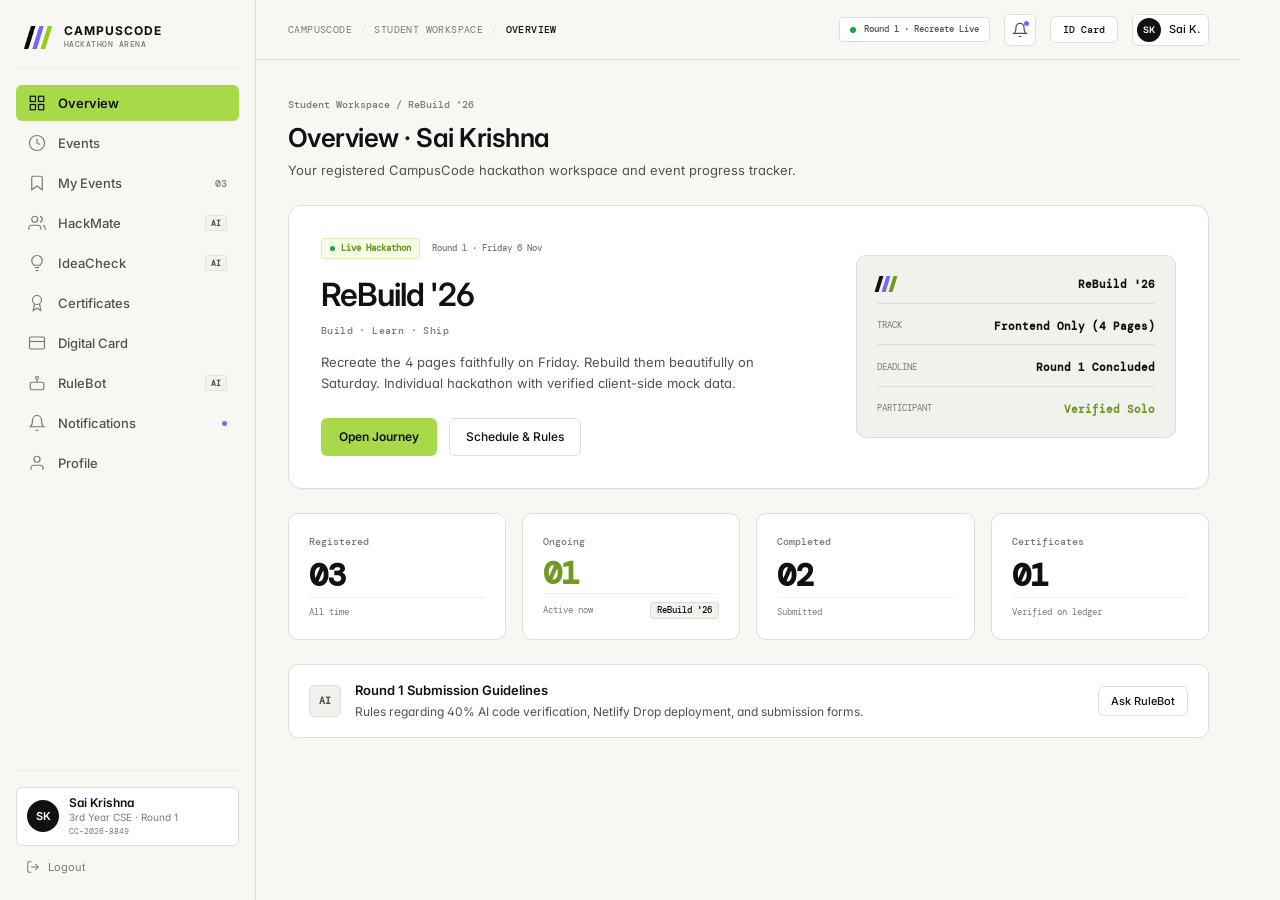
==== commit 9d1e36dc: "fix(remediation): address forensic audit findings, synchronize IST countdown, add modal focus trap, " ====
--- a/index.html
+++ b/index.html
@@ -190,12 +190,12 @@
         <section class="view-panel active" id="view-overview">
           
           <header class="student-page-header">
-            <span class="section-eyebrow">Student Workspace / Live</span>
+            <span class="section-eyebrow">Student Workspace / ReBuild '26</span>
             <h1 class="student-page-title">
               Overview · Sai Krishna
             </h1>
             <p class="student-page-desc">
-              Your CampusCode activity is loaded directly from the backend.
+              Your registered CampusCode hackathon workspace and event progress tracker.
             </p>
           </header>
 
@@ -330,7 +330,7 @@
           
           <header class="student-page-header header-with-counter">
             <div>
-              <span class="section-eyebrow">My Activity / Backend Data</span>
+              <span class="section-eyebrow">My Activity / Registered Events</span>
               <div class="title-counter-row">
                 <h1 class="student-page-title">My Events</h1>
                 <span class="counter-badge">03</span>
@@ -590,9 +590,9 @@
         <!-- ============================================== -->
         <section class="view-panel" id="view-certificates">
           <header class="student-page-header">
-            <span class="section-eyebrow">Credentials / Verified Ledger</span>
+            <span class="section-eyebrow">Credentials / Issued Certificates</span>
             <h1 class="student-page-title">Certificates</h1>
-            <p class="student-page-desc">Cryptographically verifiable certificates issued on CampusCode.</p>
+            <p class="student-page-desc">Verified digital certificates issued for completed CampusCode challenges.</p>
           </header>
 
           <div class="certificate-display-box">
@@ -852,7 +852,7 @@
               <div class="notif-icon-box">QC</div>
               <div class="notif-body">
                 <strong>FirstCommit '26 certificate issued</strong>
-                <p>Your performance certificate for Quiz 2.0 has been cryptographically signed and added to your profile.</p>
+                <p>Your performance certificate for Quiz 2.0 has been issued and added to your profile.</p>
                 <small class="mono-meta">Oct 29, 2026</small>
               </div>
             </div>
@@ -925,14 +925,14 @@
   </div>
 
   <!-- MODAL: REBUILD '26 BRIEF -->
-  <div class="modal-overlay" id="modal-rebuild-brief" onclick="closeModalOnBackdrop(event, 'modal-rebuild-brief')">
-    <div class="modal-card">
+  <div class="modal-overlay" id="modal-rebuild-brief" onclick="closeModalOnBackdrop(event, 'modal-rebuild-brief')" role="dialog" aria-modal="true" aria-labelledby="modal-rebuild-title" aria-hidden="true">
+    <div class="modal-card" tabindex="-1">
       <div class="modal-header">
         <div>
           <span class="section-eyebrow">Schedule & Guidelines</span>
-          <h2 class="modal-title">ReBuild '26 — Round 1</h2>
+          <h2 class="modal-title" id="modal-rebuild-title">ReBuild '26 — Round 1</h2>
         </div>
-        <button class="modal-close-btn" onclick="closeModal('modal-rebuild-brief')">✕</button>
+        <button class="modal-close-btn" onclick="closeModal('modal-rebuild-brief')" aria-label="Close modal dialog">✕</button>
       </div>
       <div class="modal-body">
         <div class="rule-highlight-box">
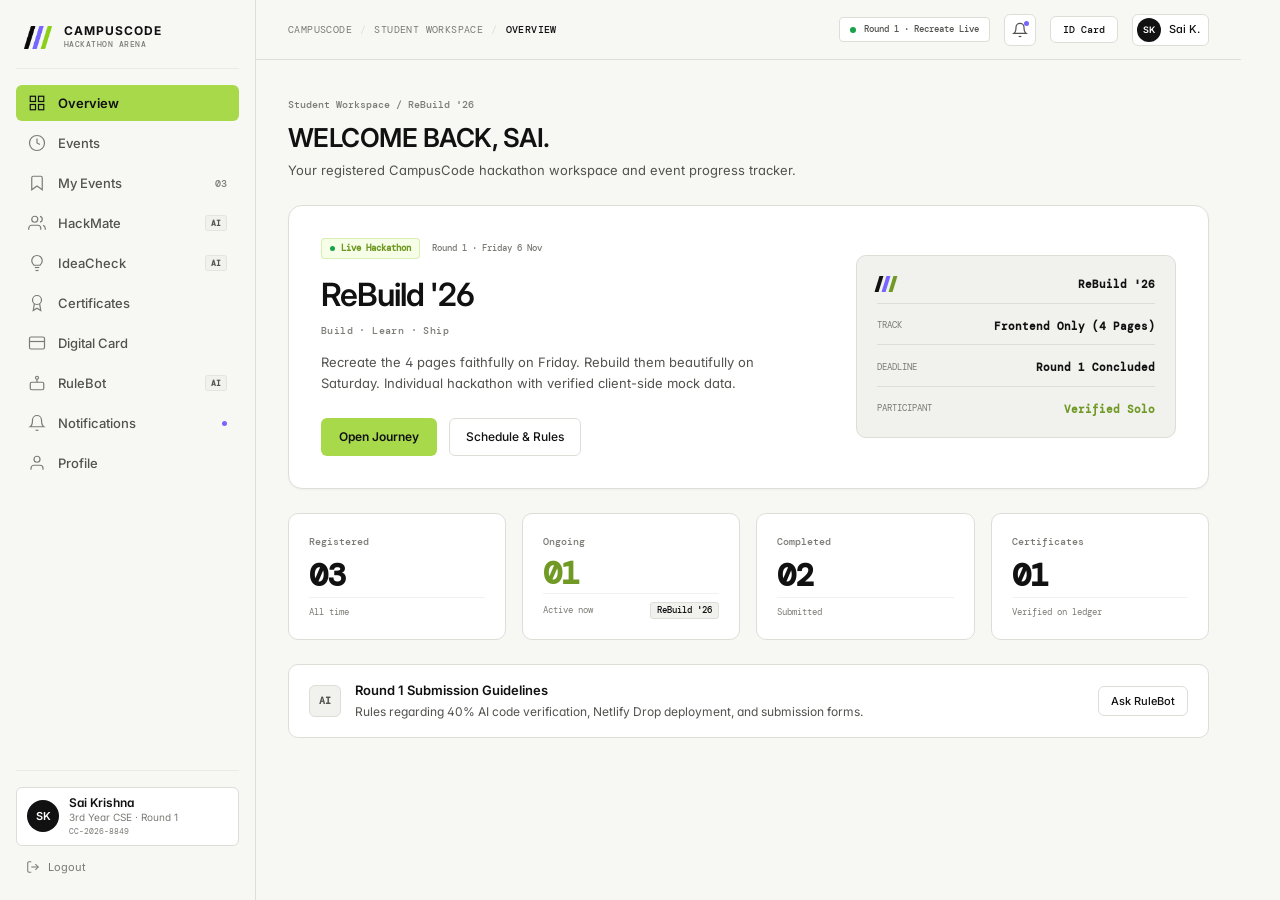
==== commit 9fdc4728: "style(dashboard): polish overview and my events headings to match Page 8 visual spec" ====
--- a/index.html
+++ b/index.html
@@ -192,7 +192,7 @@
           <header class="student-page-header">
             <span class="section-eyebrow">Student Workspace / ReBuild '26</span>
             <h1 class="student-page-title">
-              Overview · Sai Krishna
+              WELCOME BACK, <span style="color:var(--purple-brand);">SAI.</span>
             </h1>
             <p class="student-page-desc">
               Your registered CampusCode hackathon workspace and event progress tracker.
@@ -332,7 +332,7 @@
             <div>
               <span class="section-eyebrow">My Activity / Registered Events</span>
               <div class="title-counter-row">
-                <h1 class="student-page-title">My Events</h1>
+                <h1 class="student-page-title">MY EVENTS.</h1>
                 <span class="counter-badge">03</span>
               </div>
               <p class="student-page-desc">
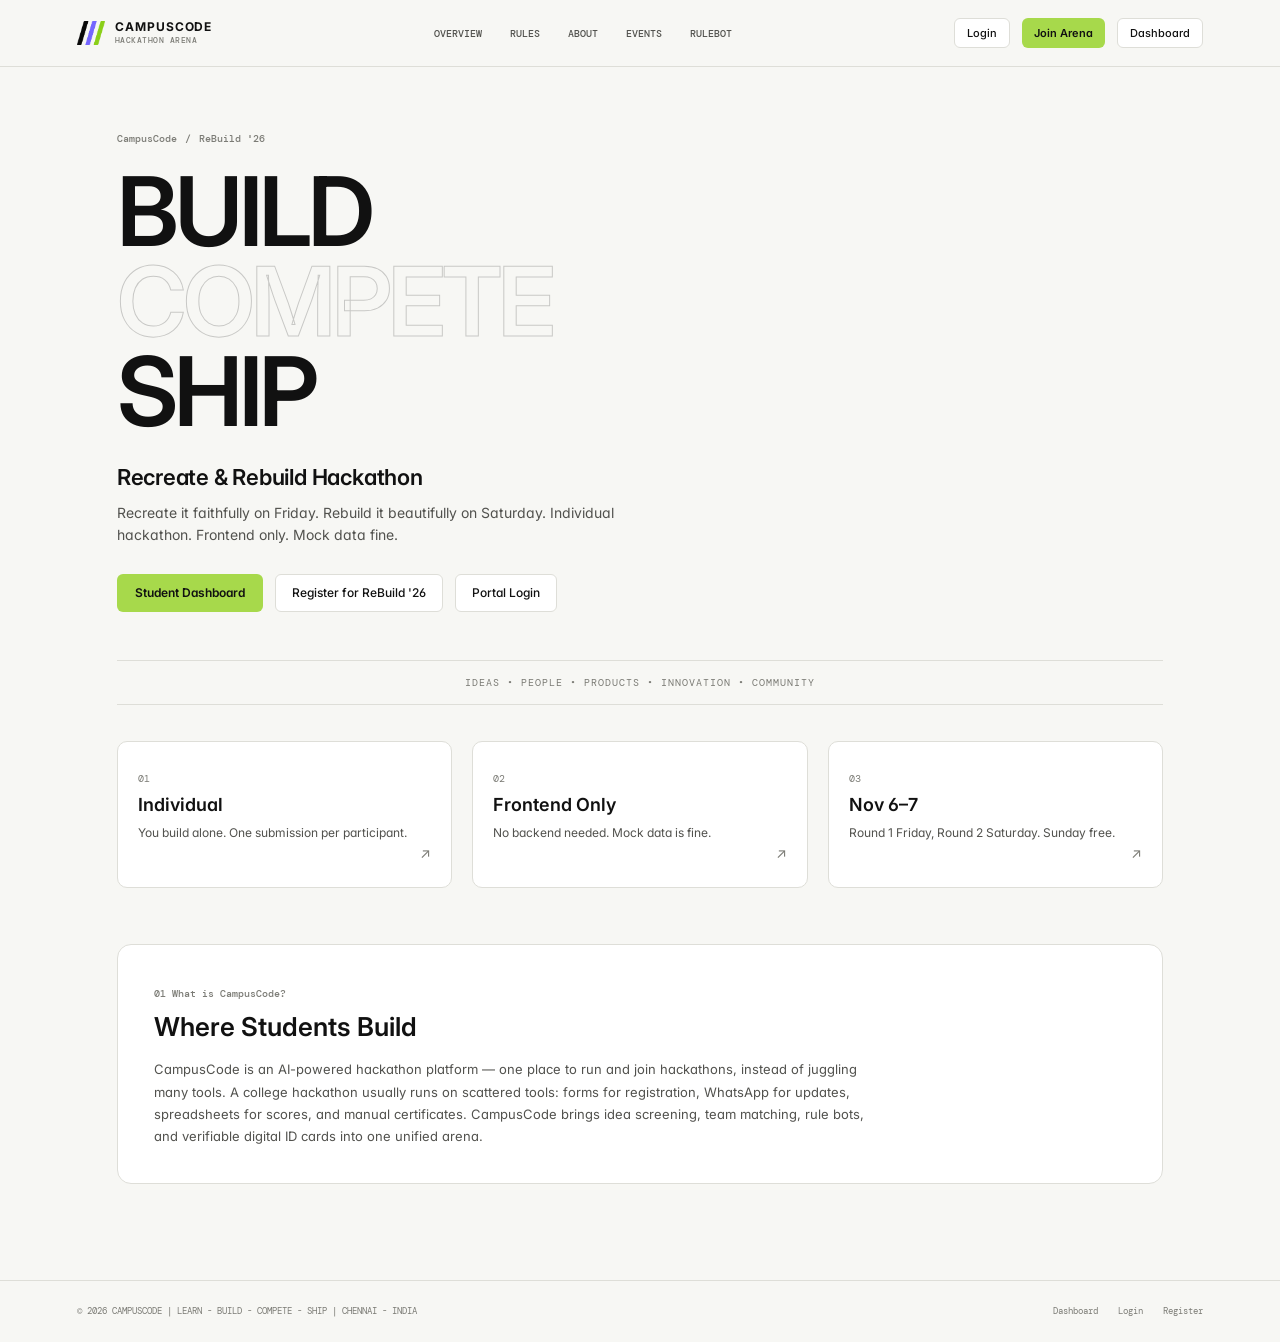
==== commit c34fe22c: "fix(routing): make landing page default entry point (index.html) and route login to dashboard.html" ====
--- a/index.html
+++ b/index.html
@@ -3,961 +3,135 @@
 <head>
   <meta charset="UTF-8">
   <meta name="viewport" content="width=device-width, initial-scale=1.0">
-  <title>CampusCode | Student Workspace — ReBuild '26</title>
-  <meta name="description" content="CampusCode Student Workspace and Hackathon Dashboard for ReBuild '26.">
+  <title>CampusCode — Where Students Build | ReBuild '26</title>
+  <meta name="description" content="CampusCode is the AI-powered hackathon platform for student innovation. Join ReBuild '26.">
   
-  <!-- Google Fonts: Inter & DM Mono -->
   <link rel="preconnect" href="https://fonts.googleapis.com">
   <link rel="preconnect" href="https://fonts.gstatic.com" crossorigin>
   <link href="https://fonts.googleapis.com/css2?family=DM+Mono:wght@400;500&family=Inter:wght@400;500;600;700&display=swap" rel="stylesheet">
   
   <link rel="stylesheet" href="style.css">
 </head>
-<body>
+<body class="landing-shell">
 
-  <!-- Mobile Topbar Overlay -->
-  <header class="mobile-topbar" id="mobile-topbar">
-    <button class="mobile-menu-btn" id="mobile-menu-btn" aria-label="Toggle navigation menu">
-      <svg width="20" height="20" viewBox="0 0 24 24" fill="none" stroke="currentColor" stroke-width="1.8"><path d="M4 6h16M4 12h16M4 18h16"/></svg>
-    </button>
-    <div class="mobile-brand">
-      <img src="campuscode-logo.png" alt="CampusCode" class="brand-logo-img">
-      <strong>CAMPUSCODE</strong>
+  <!-- TOP NAVIGATION -->
+  <header class="landing-header">
+    <a href="index.html" class="landing-logo">
+      <img src="campuscode-logo.png" alt="CampusCode Logo" class="brand-logo-img">
+      <div class="brand-copy">
+        <strong class="brand-title">CAMPUSCODE</strong>
+        <span class="brand-tagline">HACKATHON ARENA</span>
+      </div>
+    </a>
+
+    <nav class="landing-nav-links" aria-label="Main Navigation">
+      <a href="#overview" class="landing-nav-link">OVERVIEW</a>
+      <a href="#rules" class="landing-nav-link">RULES</a>
+      <a href="#about" class="landing-nav-link">ABOUT</a>
+      <a href="dashboard.html#events" class="landing-nav-link">EVENTS</a>
+      <a href="dashboard.html#rulebot" class="landing-nav-link">RULEBOT</a>
+    </nav>
+
+    <div class="landing-auth-group">
+      <a href="login.html" class="student-outline-btn btn-sm">Login</a>
+      <a href="register.html" class="student-primary-btn btn-sm">Join Arena</a>
+      <a href="dashboard.html" class="student-outline-btn btn-sm" title="Direct Dashboard Access">Dashboard</a>
     </div>
-    <div class="mobile-user-avatar" onclick="navigateTo('profile')" title="Student Profile">SK</div>
   </header>
 
-  <!-- Mobile Sidebar Backdrop -->
-  <div class="sidebar-backdrop" id="sidebar-backdrop"></div>
+  <!-- HERO SECTION -->
+  <main class="landing-hero" id="overview">
+    
+    <div class="hero-sub-eyebrow">
+      <span>CampusCode</span>
+      <span>/</span>
+      <span>ReBuild '26</span>
+    </div>
 
-  <!-- Main Application Layout -->
-  <div class="dashboard-layout">
-    
-    <!-- LEFT SIDEBAR -->
-    <aside class="sidebar" id="sidebar">
+    <!-- Bold Hero Typography matching Page 1 & 8 -->
+    <div class="hero-large-type">
+      <div>BUILD</div>
+      <div class="ghost-text">COMPETE</div>
+      <div>SHIP</div>
+    </div>
+
+    <h2 class="hero-hackathon-name">Recreate & Rebuild Hackathon</h2>
+    <p class="hero-hackathon-desc">
+      Recreate it faithfully on Friday. Rebuild it beautifully on Saturday. 
+      Individual hackathon. Frontend only. Mock data fine.
+    </p>
+
+    <div class="hero-cta-row">
+      <a href="dashboard.html" class="student-primary-btn">
+        <span>Student Dashboard</span>
+      </a>
+      <a href="register.html" class="student-outline-btn">
+        <span>Register for ReBuild '26</span>
+      </a>
+      <a href="login.html" class="student-outline-btn">
+        <span>Portal Login</span>
+      </a>
+    </div>
+
+    <!-- Ticker Bar -->
+    <div class="ticker-bar">
+      IDEAS • PEOPLE • PRODUCTS • INNOVATION • COMMUNITY
+    </div>
+
+    <!-- 3 Rule Pillars from Page 1 -->
+    <div class="landing-features-grid" id="rules">
       
-      <!-- Brand Header -->
-      <div class="sidebar-brand" onclick="navigateTo('overview')">
-        <img src="campuscode-logo.png" alt="CampusCode Logo" class="brand-logo-img">
-        <div class="brand-copy">
-          <strong class="brand-title">CAMPUSCODE</strong>
-          <span class="brand-tagline">HACKATHON ARENA</span>
+      <div class="feature-box">
+        <div>
+          <span class="feat-num">01</span>
+          <h3 class="feat-heading">Individual</h3>
+          <p class="feat-desc">You build alone. One submission per participant.</p>
         </div>
+        <span class="feat-arrow">↗</span>
       </div>
 
-      <!-- Navigation Links -->
-      <nav class="sidebar-nav" aria-label="Sidebar Navigation">
-        <button class="nav-item active" data-view="overview" onclick="navigateTo('overview')">
-          <span class="nav-icon">
-            <svg width="18" height="18" viewBox="0 0 24 24" fill="none" stroke="currentColor" stroke-width="1.6"><rect x="3" y="3" width="7" height="7"/><rect x="14" y="3" width="7" height="7"/><rect x="14" y="14" width="7" height="7"/><rect x="3" y="14" width="7" height="7"/></svg>
-          </span>
-          <span class="nav-label">Overview</span>
-        </button>
-
-        <button class="nav-item" data-view="events" onclick="navigateTo('events')">
-          <span class="nav-icon">
-            <svg width="18" height="18" viewBox="0 0 24 24" fill="none" stroke="currentColor" stroke-width="1.6"><circle cx="12" cy="12" r="10"/><polyline points="12 6 12 12 16 14"/></svg>
-          </span>
-          <span class="nav-label">Events</span>
-        </button>
-
-        <button class="nav-item" data-view="my-events" onclick="navigateTo('my-events')">
-          <span class="nav-icon">
-            <svg width="18" height="18" viewBox="0 0 24 24" fill="none" stroke="currentColor" stroke-width="1.6"><path d="M19 21l-7-5-7 5V5a2 2 0 0 1 2-2h10a2 2 0 0 1 2 2z"/></svg>
-          </span>
-          <span class="nav-label">My Events</span>
-          <span class="nav-counter">03</span>
-        </button>
-
-        <button class="nav-item" data-view="hackmate" onclick="navigateTo('hackmate')">
-          <span class="nav-icon">
-            <svg width="18" height="18" viewBox="0 0 24 24" fill="none" stroke="currentColor" stroke-width="1.6"><path d="M17 21v-2a4 4 0 0 0-4-4H5a4 4 0 0 0-4 4v2"/><circle cx="9" cy="7" r="4"/><path d="M23 21v-2a4 4 0 0 0-3-3.87"/><path d="M16 3.13a4 4 0 0 1 0 7.75"/></svg>
-          </span>
-          <span class="nav-label">HackMate</span>
-          <span class="ai-badge">AI</span>
-        </button>
-
-        <button class="nav-item" data-view="ideacheck" onclick="navigateTo('ideacheck')">
-          <span class="nav-icon">
-            <svg width="18" height="18" viewBox="0 0 24 24" fill="none" stroke="currentColor" stroke-width="1.6"><path d="M9 18h6"/><path d="M10 22h4"/><path d="M12 2a7 7 0 0 0-7 7c0 2.5 1.5 4.5 3 6h8c1.5-1.5 3-3.5 3-6a7 7 0 0 0-7-7z"/></svg>
-          </span>
-          <span class="nav-label">IdeaCheck</span>
-          <span class="ai-badge">AI</span>
-        </button>
-
-        <button class="nav-item" data-view="certificates" onclick="navigateTo('certificates')">
-          <span class="nav-icon">
-            <svg width="18" height="18" viewBox="0 0 24 24" fill="none" stroke="currentColor" stroke-width="1.6"><circle cx="12" cy="8" r="6"/><path d="M15.477 12.89L17 22l-5-3-5 3 1.523-9.11"/></svg>
-          </span>
-          <span class="nav-label">Certificates</span>
-        </button>
-
-        <button class="nav-item" data-view="digital-card" onclick="navigateTo('digital-card')">
-          <span class="nav-icon">
-            <svg width="18" height="18" viewBox="0 0 24 24" fill="none" stroke="currentColor" stroke-width="1.6"><rect x="2" y="4" width="20" height="16" rx="2"/><line x1="2" y1="10" x2="22" y2="10"/></svg>
-          </span>
-          <span class="nav-label">Digital Card</span>
-        </button>
-
-        <button class="nav-item" data-view="rulebot" onclick="navigateTo('rulebot')">
-          <span class="nav-icon">
-            <svg width="18" height="18" viewBox="0 0 24 24" fill="none" stroke="currentColor" stroke-width="1.6"><rect x="3" y="11" width="18" height="10" rx="2"/><circle cx="12" cy="5" r="2"/><path d="M12 7v4"/><line x1="8" y1="16" x2="8.01" y2="16"/><line x1="16" y1="16" x2="16.01" y2="16"/></svg>
-          </span>
-          <span class="nav-label">RuleBot</span>
-          <span class="ai-badge">AI</span>
-        </button>
-
-        <button class="nav-item" data-view="notifications" onclick="navigateTo('notifications')">
-          <span class="nav-icon">
-            <svg width="18" height="18" viewBox="0 0 24 24" fill="none" stroke="currentColor" stroke-width="1.6"><path d="M18 8A6 6 0 0 0 6 8c0 7-3 9-3 9h18s-3-2-3-9"/><path d="M13.73 21a2 2 0 0 1-3.46 0"/></svg>
-          </span>
-          <span class="nav-label">Notifications</span>
-          <span class="dot-badge"></span>
-        </button>
-
-        <button class="nav-item" data-view="profile" onclick="navigateTo('profile')">
-          <span class="nav-icon">
-            <svg width="18" height="18" viewBox="0 0 24 24" fill="none" stroke="currentColor" stroke-width="1.6"><path d="M20 21v-2a4 4 0 0 0-4-4H8a4 4 0 0 0-4 4v2"/><circle cx="12" cy="7" r="4"/></svg>
-          </span>
-          <span class="nav-label">Profile</span>
-        </button>
-      </nav>
-
-      <!-- Sidebar Footer -->
-      <div class="sidebar-footer">
-        <div class="sidebar-user-card" onclick="navigateTo('profile')" role="button" tabindex="0">
-          <div class="user-avatar-initials">SK</div>
-          <div class="user-meta">
-            <strong class="user-name">Sai Krishna</strong>
-            <span class="user-college">3rd Year CSE · Round 1</span>
-            <span class="user-id">CC-2026-8849</span>
-          </div>
+      <div class="feature-box">
+        <div>
+          <span class="feat-num">02</span>
+          <h3 class="feat-heading">Frontend Only</h3>
+          <p class="feat-desc">No backend needed. Mock data is fine.</p>
         </div>
-        <button class="sidebar-logout-btn" onclick="handleLogout()" title="Log out">
-          <svg width="14" height="14" viewBox="0 0 24 24" fill="none" stroke="currentColor" stroke-width="1.8"><path d="M9 21H5a2 2 0 0 1-2-2V5a2 2 0 0 1 2-2h4"/><polyline points="16 17 21 12 16 7"/><line x1="21" y1="12" x2="9" y2="12"/></svg>
-          <span>Logout</span>
-        </button>
+        <span class="feat-arrow">↗</span>
       </div>
 
-    </aside>
-
-    <!-- MAIN VIEWPORT -->
-    <div class="main-viewport">
-      
-      <!-- TOPBAR -->
-      <header class="topbar">
-        <div class="topbar-left">
-          <div class="breadcrumb">
-            <span class="bc-root">CAMPUSCODE</span>
-            <span class="bc-sep">/</span>
-            <span class="bc-segment">STUDENT WORKSPACE</span>
-            <span class="bc-sep">/</span>
-            <span class="bc-current" id="bc-current-section">OVERVIEW</span>
-          </div>
+      <div class="feature-box">
+        <div>
+          <span class="feat-num">03</span>
+          <h3 class="feat-heading">Nov 6–7</h3>
+          <p class="feat-desc">Round 1 Friday, Round 2 Saturday. Sunday free.</p>
         </div>
-        <div class="topbar-right">
-          <!-- Active Competition Pill -->
-          <div class="arena-live-chip">
-            <span class="status-dot-solid"></span>
-            <span>Round 1 · Recreate Live</span>
-          </div>
-
-          <!-- Notification Trigger -->
-          <button class="topbar-icon-btn" onclick="navigateTo('notifications')" title="Notifications">
-            <svg width="16" height="16" viewBox="0 0 24 24" fill="none" stroke="currentColor" stroke-width="1.8"><path d="M18 8A6 6 0 0 0 6 8c0 7-3 9-3 9h18s-3-2-3-9"/><path d="M13.73 21a2 2 0 0 1-3.46 0"/></svg>
-            <span class="icon-dot-badge"></span>
-          </button>
-
-          <!-- Quick Digital ID Trigger -->
-          <button class="topbar-pill-btn" onclick="navigateTo('digital-card')">
-            <span>ID Card</span>
-          </button>
-
-          <!-- User Chip -->
-          <div class="topbar-user-chip" onclick="navigateTo('profile')" role="button" tabindex="0">
-            <div class="chip-avatar">SK</div>
-            <span class="chip-name">Sai K.</span>
-          </div>
-        </div>
-      </header>
-
-      <!-- CONTENT STAGE -->
-      <main class="content-stage" id="content-stage">
-
-        <!-- ============================================== -->
-        <!-- VIEW 1: OVERVIEW -->
-        <!-- ============================================== -->
-        <section class="view-panel active" id="view-overview">
-          
-          <header class="student-page-header">
-            <span class="section-eyebrow">Student Workspace / ReBuild '26</span>
-            <h1 class="student-page-title">
-              WELCOME BACK, <span style="color:var(--purple-brand);">SAI.</span>
-            </h1>
-            <p class="student-page-desc">
-              Your registered CampusCode hackathon workspace and event progress tracker.
-            </p>
-          </header>
-
-          <!-- FEATURED EVENT CARD: REBUILD '26 -->
-          <div class="dimensional-stage">
-            <div class="student-hero-card">
-              
-              <div class="student-hero-copy">
-                <div class="hero-tag-row">
-                  <span class="hero-live-pill">
-                    <span class="status-dot-solid" style="width:5px; height:5px;"></span> Live Hackathon
-                  </span>
-                  <span class="hero-track-label">Round 1 · Friday 6 Nov</span>
-                </div>
-                
-                <h2 class="hero-event-title">ReBuild '26</h2>
-                <div class="hero-slogan">Build · Learn · Ship</div>
-                
-                <p class="hero-summary">
-                  Recreate the 4 pages faithfully on Friday. Rebuild them beautifully on Saturday. 
-                  Individual hackathon with verified client-side mock data.
-                </p>
-
-                <div class="hero-actions">
-                  <button class="student-primary-btn" onclick="navigateTo('my-events')">
-                    <span>Open Journey</span>
-                  </button>
-                  <button class="student-outline-btn" onclick="openModal('rebuild-brief')">
-                    <span>Schedule & Rules</span>
-                  </button>
-                </div>
-              </div>
-
-              <!-- UNSLOPPED MOMENT: Structured Event Passport Panel -->
-              <div class="student-hero-visual">
-                <div class="hero-status-panel">
-                  <div class="status-panel-row">
-                    <div class="brand-slashes-mini">
-                      <span></span><span></span><span></span>
-                    </div>
-                    <span class="panel-row-val">ReBuild '26</span>
-                  </div>
-                  <div class="status-panel-row">
-                    <span class="panel-row-label">TRACK</span>
-                    <span class="panel-row-val">Frontend Only (4 Pages)</span>
-                  </div>
-                  <div class="status-panel-row">
-                    <span class="panel-row-label">DEADLINE</span>
-                    <span class="panel-row-val" id="live-countdown">13h 05m Left</span>
-                  </div>
-                  <div class="status-panel-row">
-                    <span class="panel-row-label">PARTICIPANT</span>
-                    <span class="panel-row-val" style="color:var(--lime-dark);">Verified Solo</span>
-                  </div>
-                </div>
-              </div>
-
-            </div>
-          </div>
-
-          <!-- FOUR STATISTIC CARDS -->
-          <div class="student-stats-grid">
-            
-            <article class="student-stat-card">
-              <span class="stat-label">Registered</span>
-              <div class="stat-number-wrapper">
-                <strong class="stat-number">03</strong>
-              </div>
-              <div class="stat-footer">
-                <span class="stat-detail">All time</span>
-              </div>
-            </article>
-
-            <article class="student-stat-card">
-              <span class="stat-label">Ongoing</span>
-              <div class="stat-number-wrapper">
-                <strong class="stat-number" style="color:var(--lime-dark);">01</strong>
-              </div>
-              <div class="stat-footer">
-                <span class="stat-detail">Active now</span>
-                <span class="stat-pill-mini">ReBuild '26</span>
-              </div>
-            </article>
-
-            <article class="student-stat-card">
-              <span class="stat-label">Completed</span>
-              <div class="stat-number-wrapper">
-                <strong class="stat-number">02</strong>
-              </div>
-              <div class="stat-footer">
-                <span class="stat-detail">Submitted</span>
-              </div>
-            </article>
-
-            <article class="student-stat-card">
-              <span class="stat-label">Certificates</span>
-              <div class="stat-number-wrapper">
-                <strong class="stat-number">01</strong>
-              </div>
-              <div class="stat-footer">
-                <span class="stat-detail">Verified on ledger</span>
-              </div>
-            </article>
-
-          </div>
-
-          <!-- Quick Action Guidance Panel -->
-          <div class="banner-quick-action">
-            <div class="banner-left">
-              <div class="banner-icon-box">
-                <span class="banner-ai-tag">AI</span>
-              </div>
-              <div class="banner-text">
-                <strong>Round 1 Submission Guidelines</strong>
-                <p>Rules regarding 40% AI code verification, Netlify Drop deployment, and submission forms.</p>
-              </div>
-            </div>
-            <div class="banner-right">
-              <button class="student-outline-btn btn-sm" onclick="navigateTo('rulebot')">
-                <span>Ask RuleBot</span>
-              </button>
-            </div>
-          </div>
-
-        </section>
-
-
-        <!-- ============================================== -->
-        <!-- VIEW 2: MY EVENTS -->
-        <!-- ============================================== -->
-        <section class="view-panel" id="view-my-events">
-          
-          <header class="student-page-header header-with-counter">
-            <div>
-              <span class="section-eyebrow">My Activity / Registered Events</span>
-              <div class="title-counter-row">
-                <h1 class="student-page-title">MY EVENTS.</h1>
-                <span class="counter-badge">03</span>
-              </div>
-              <p class="student-page-desc">
-                Joined events, active rounds, teams, submissions, and certificates.
-              </p>
-            </div>
-            <div class="header-action-group">
-              <button class="student-outline-btn btn-sm" onclick="navigateTo('events')">
-                <span>Browse All Events</span>
-              </button>
-            </div>
-          </header>
-
-          <div class="registration-grid">
-            
-            <!-- Card 1: ReBuild '26 -->
-            <article class="registration-card">
-              <div class="reg-card-top">
-                <div class="reg-status-pill in-progress">
-                  <span class="status-dot-solid" style="width:5px; height:5px;"></span>
-                  <span>Round 1 in progress</span>
-                </div>
-                <span class="reg-id-tag">CC-REG-2601</span>
-              </div>
-
-              <div class="reg-card-banner">
-                <span class="banner-event-type">ONLINE HACKATHON</span>
-                <h3 class="banner-event-heading">ReBuild '26</h3>
-                <span class="banner-event-dates">Nov 6–7, 2026</span>
-              </div>
-
-              <div class="reg-details-list">
-                <div class="detail-row">
-                  <span class="dt-label">Track</span>
-                  <strong class="dt-val">Frontend Only</strong>
-                </div>
-                <div class="detail-row">
-                  <span class="dt-label">Team</span>
-                  <strong class="dt-val">Sai Krishna (Solo)</strong>
-                </div>
-                <div class="detail-row">
-                  <span class="dt-label">Deadline</span>
-                  <strong class="dt-val" style="color:var(--lime-dark);">Today, 10:00 PM IST</strong>
-                </div>
-              </div>
-
-              <div class="reg-card-action">
-                <button class="student-primary-btn w-full" onclick="openModal('rebuild-brief')">
-                  <span>Open Journey</span>
-                </button>
-              </div>
-            </article>
-
-            <!-- Card 2: FirstCommit '26 Quiz 2.0 -->
-            <article class="registration-card">
-              <div class="reg-card-top">
-                <div class="reg-status-pill completed">
-                  <span>Completed · Rank #4</span>
-                </div>
-                <span class="reg-id-tag">CC-REG-2580</span>
-              </div>
-
-              <div class="reg-card-banner">
-                <span class="banner-event-type">SPEED CODING & APTITUDE</span>
-                <h3 class="banner-event-heading">FirstCommit '26 Quiz 2.0</h3>
-                <span class="banner-event-dates">Oct 28, 2026</span>
-              </div>
-
-              <div class="reg-details-list">
-                <div class="detail-row">
-                  <span class="dt-label">Score</span>
-                  <strong class="dt-val">94 / 100</strong>
-                </div>
-                <div class="detail-row">
-                  <span class="dt-label">Result</span>
-                  <strong class="dt-val">Shortlisted</strong>
-                </div>
-                <div class="detail-row">
-                  <span class="dt-label">Certificate</span>
-                  <strong class="dt-val">Verified</strong>
-                </div>
-              </div>
-
-              <div class="reg-card-action">
-                <button class="student-outline-btn w-full" onclick="navigateTo('certificates')">
-                  <span>View Certificate</span>
-                </button>
-              </div>
-            </article>
-
-            <!-- Card 3: FirstCommit '26 Quiz 1.0 -->
-            <article class="registration-card">
-              <div class="reg-card-top">
-                <div class="reg-status-pill completed">
-                  <span>Completed</span>
-                </div>
-                <span class="reg-id-tag">CC-REG-2490</span>
-              </div>
-
-              <div class="reg-card-banner">
-                <span class="banner-event-type">FOUNDATION QUIZ</span>
-                <h3 class="banner-event-heading">FirstCommit '26 Quiz</h3>
-                <span class="banner-event-dates">Oct 15, 2026</span>
-              </div>
-
-              <div class="reg-details-list">
-                <div class="detail-row">
-                  <span class="dt-label">Score</span>
-                  <strong class="dt-val">82 / 100</strong>
-                </div>
-                <div class="detail-row">
-                  <span class="dt-label">Mode</span>
-                  <strong class="dt-val">Participant</strong>
-                </div>
-                <div class="detail-row">
-                  <span class="dt-label">Status</span>
-                  <strong class="dt-val">Issued</strong>
-                </div>
-              </div>
-
-              <div class="reg-card-action">
-                <button class="student-outline-btn w-full" onclick="showToast('Participation record verified on ledger.')">
-                  <span>View Details</span>
-                </button>
-              </div>
-            </article>
-
-          </div>
-
-        </section>
-
-
-        <!-- ============================================== -->
-        <!-- VIEW 3: EVENTS -->
-        <!-- ============================================== -->
-        <section class="view-panel" id="view-events">
-          
-          <header class="student-page-header">
-            <span class="section-eyebrow">Explore Arena / Discovery</span>
-            <div class="title-counter-row">
-              <h1 class="student-page-title">Available Events</h1>
-              <span class="counter-badge">04</span>
-            </div>
-            <p class="student-page-desc">
-              Discover official hackathons, AI sprints, and coding challenges on CampusCode.
-            </p>
-          </header>
-
-          <div class="events-filter-bar">
-            <div class="search-box">
-              <svg width="15" height="15" viewBox="0 0 24 24" fill="none" stroke="currentColor" stroke-width="1.8"><circle cx="11" cy="11" r="8"/><line x1="21" y1="21" x2="16.65" y2="16.65"/></svg>
-              <input type="text" id="event-search-input" placeholder="Search events" oninput="handleEventSearch(this.value)">
-            </div>
-            <div class="category-tabs">
-              <button class="cat-pill active" onclick="filterEvents('all', this)">All</button>
-              <button class="cat-pill" onclick="filterEvents('hackathon', this)">Hackathons</button>
-              <button class="cat-pill" onclick="filterEvents('ai', this)">AI Sprints</button>
-              <button class="cat-pill" onclick="filterEvents('ctf', this)">Security CTF</button>
-            </div>
-          </div>
-
-          <div class="events-browse-grid" id="events-browse-grid">
-            
-            <article class="event-browse-card" data-category="hackathon">
-              <div class="event-card-header">
-                <span class="event-badge badge-active">Registration Open</span>
-                <span class="prize-tag">₹50,000 Prize</span>
-              </div>
-              <h3 class="event-card-title">Agentic AI Sprint '26</h3>
-              <p class="event-card-desc">
-                Build autonomous multi-agent developer workflows using LLMs and modern web frameworks.
-              </p>
-              <div class="event-meta-tags">
-                <span class="mono-tag">Nov 14–15</span>
-                <span class="mono-tag">Online</span>
-                <span class="mono-tag">Teams 1–3</span>
-              </div>
-              <div class="event-card-footer">
-                <button class="student-primary-btn w-full" onclick="showRegisterModal('Agentic AI Sprint \'26')">
-                  <span>Register Now</span>
-                </button>
-              </div>
-            </article>
-
-            <article class="event-browse-card" data-category="hackathon">
-              <div class="event-card-header">
-                <span class="event-badge badge-active">Registration Open</span>
-                <span class="prize-tag">₹75,000 Prize</span>
-              </div>
-              <h3 class="event-card-title">FullStack Forge 2026</h3>
-              <p class="event-card-desc">
-                36-hour sprint focused on shipping scalable SaaS products with clean APIs and frontend design.
-              </p>
-              <div class="event-meta-tags">
-                <span class="mono-tag">Nov 21–22</span>
-                <span class="mono-tag">Hybrid</span>
-                <span class="mono-tag">Teams 2–4</span>
-              </div>
-              <div class="event-card-footer">
-                <button class="student-primary-btn w-full" onclick="showRegisterModal('FullStack Forge 2026')">
-                  <span>Register Now</span>
-                </button>
-              </div>
-            </article>
-
-            <article class="event-browse-card" data-category="ctf">
-              <div class="event-card-header">
-                <span class="event-badge badge-upcoming">Upcoming</span>
-                <span class="prize-tag">₹40,000 Prize</span>
-              </div>
-              <h3 class="event-card-title">CyberShield CTF Challenge</h3>
-              <p class="event-card-desc">
-                Defend web infrastructure, reverse engineer vulnerable binaries, and solve cryptography puzzles.
-              </p>
-              <div class="event-meta-tags">
-                <span class="mono-tag">Dec 02–03</span>
-                <span class="mono-tag">Individual</span>
-                <span class="mono-tag">Online</span>
-              </div>
-              <div class="event-card-footer">
-                <button class="student-outline-btn w-full" onclick="showToast('CyberShield CTF registration begins Nov 20')">
-                  <span>Remind Me</span>
-                </button>
-              </div>
-            </article>
-
-            <article class="event-browse-card" data-category="ai">
-              <div class="event-card-header">
-                <span class="event-badge badge-upcoming">December</span>
-                <span class="prize-tag">Internships</span>
-              </div>
-              <h3 class="event-card-title">CampusCode Design Jam</h3>
-              <p class="event-card-desc">
-                Creative design sprint for product designers and frontend engineers.
-              </p>
-              <div class="event-meta-tags">
-                <span class="mono-tag">Dec 12</span>
-                <span class="mono-tag">Design & Code</span>
-                <span class="mono-tag">Solo</span>
-              </div>
-              <div class="event-card-footer">
-                <button class="student-outline-btn w-full" onclick="showToast('CampusCode Design Jam brief releasing soon')">
-                  <span>View Brief</span>
-                </button>
-              </div>
-            </article>
-
-          </div>
-
-        </section>
-
-
-        <!-- ============================================== -->
-        <!-- VIEW 4: CERTIFICATES -->
-        <!-- ============================================== -->
-        <section class="view-panel" id="view-certificates">
-          <header class="student-page-header">
-            <span class="section-eyebrow">Credentials / Issued Certificates</span>
-            <h1 class="student-page-title">Certificates</h1>
-            <p class="student-page-desc">Verified digital certificates issued for completed CampusCode challenges.</p>
-          </header>
-
-          <div class="certificate-display-box">
-            <div class="cert-header">
-              <div class="cert-brand">
-                <div class="brand-three-slashes">
-                  <span></span><span></span><span></span>
-                </div>
-                <strong style="font-size:12px; font-weight:600;">CampusCode Arena</strong>
-              </div>
-              <span class="cert-badge-stamp valid">Verified & Valid</span>
-            </div>
-
-            <div class="cert-body">
-              <span class="cert-subtitle">CERTIFICATE OF DISTINCTION</span>
-              <h2 class="cert-recipient">Sai Krishna</h2>
-              <p class="cert-citation">
-                Qualified in the <strong>FirstCommit '26 Speed Coding & Quiz Competition</strong>, 
-                placing in the top 5th percentile across all collegiate participants.
-              </p>
-            </div>
-
-            <div class="cert-footer">
-              <div class="cert-meta-item">
-                <small>CERTIFICATE ID</small>
-                <strong>CC-CERT-2026-9812</strong>
-              </div>
-              <div class="cert-meta-item">
-                <small>ISSUED DATE</small>
-                <strong>October 29, 2026</strong>
-              </div>
-              <div class="cert-qr-box">
-                <div class="mini-qr-code" title="Scan to verify at campuscode.co.in">
-                  <div class="qr-pattern"></div>
-                </div>
-                <span>Scan to verify</span>
-              </div>
-            </div>
-
-            <div class="cert-actions-bar">
-              <button class="student-primary-btn" onclick="showToast('Downloading verified certificate PDF')">
-                <span>Download PDF</span>
-              </button>
-              <button class="student-outline-btn" onclick="copyCertLink()">
-                <span>Copy Verification Link</span>
-              </button>
-            </div>
-          </div>
-        </section>
-
-
-        <!-- ============================================== -->
-        <!-- VIEW 5: DIGITAL CARD -->
-        <!-- ============================================== -->
-        <section class="view-panel" id="view-digital-card">
-          <header class="student-page-header">
-            <span class="section-eyebrow">Student Identity / Pass</span>
-            <h1 class="student-page-title">Digital ID Card</h1>
-            <p class="student-page-desc">Official digital pass for hackathon venue check-in and offline rounds.</p>
-          </header>
-
-          <div class="id-card-stage">
-            <div class="digital-student-id-card">
-              <div class="id-top">
-                <div class="id-logo">
-                  <div class="brand-three-slashes">
-                    <span></span><span></span><span></span>
-                  </div>
-                  <div>
-                    <strong>CAMPUSCODE</strong>
-                    <small>STUDENT PASS</small>
-                  </div>
-                </div>
-                <div class="id-chip-hardware"></div>
-              </div>
-
-              <div class="id-main-row">
-                <div class="id-avatar-frame">
-                  <div class="id-photo">SK</div>
-                </div>
-                <div class="id-info-col">
-                  <h3 class="id-student-name">Sai Krishna</h3>
-                  <span class="id-student-role">Student Hacker · CSE</span>
-                  <div class="id-data-grid">
-                    <div>
-                      <small>CAMPUSCODE ID</small>
-                      <strong>CC-2026-8849</strong>
-                    </div>
-                    <div>
-                      <small>TEAM</small>
-                      <strong>ReBuild-Solo</strong>
-                    </div>
-                    <div>
-                      <small>STATUS</small>
-                      <strong style="color:var(--lime-dark);">Verified</strong>
-                    </div>
-                    <div>
-                      <small>VALID THRU</small>
-                      <strong>Nov 2027</strong>
-                    </div>
-                  </div>
-                </div>
-              </div>
-
-              <div class="id-bottom-barcode">
-                <span class="barcode-num">|||| | ||||| |||| || |||||| | ||| 8849-2026</span>
-              </div>
-            </div>
-          </div>
-        </section>
-
-
-        <!-- ============================================== -->
-        <!-- VIEW 6: RULEBOT AI -->
-        <!-- ============================================== -->
-        <section class="view-panel" id="view-rulebot">
-          <header class="student-page-header">
-            <span class="section-eyebrow">Official Assistant / ReBuild '26</span>
-            <h1 class="student-page-title">RuleBot</h1>
-            <p class="student-page-desc">Instant verified answers regarding the schedule, 40% AI code rule, and submission format.</p>
-          </header>
-
-          <div class="rulebot-container">
-            <div class="rulebot-quick-prompts">
-              <span class="quick-title">Questions:</span>
-              <button class="prompt-chip" onclick="askRulebot('What is the 40% AI code limit rule?')">40% AI Code Rule</button>
-              <button class="prompt-chip" onclick="askRulebot('What is the Round 1 deadline and submission format?')">Round 1 Deadline</button>
-              <button class="prompt-chip" onclick="askRulebot('How do I deploy on Netlify Drop without GitHub?')">Netlify Drop Instructions</button>
-              <button class="prompt-chip" onclick="askRulebot('What are the prizes and Round 2 details?')">Prizes & Internship</button>
-            </div>
-
-            <div class="rulebot-chat-window" id="rulebot-chat-window">
-              <div class="bot-msg">
-                <div class="bot-avatar">AI</div>
-                <div class="bot-bubble">
-                  Hello Sai. I am <strong>RuleBot</strong>, the official assistant for <strong>ReBuild '26</strong>. 
-                  Ask any guideline, schedule, or submission questions, or select a prompt above.
-                </div>
-              </div>
-            </div>
-
-            <form class="rulebot-input-bar" onsubmit="handleRulebotSubmit(event)">
-              <input type="text" id="rulebot-input" placeholder="Ask RuleBot about ReBuild '26 rules" autocomplete="off">
-              <button type="submit" class="student-primary-btn btn-sm">
-                <span>Send</span>
-              </button>
-            </form>
-          </div>
-        </section>
-
-
-        <!-- ============================================== -->
-        <!-- VIEW 7: HACKMATE AI -->
-        <!-- ============================================== -->
-        <section class="view-panel" id="view-hackmate">
-          <header class="student-page-header">
-            <span class="section-eyebrow">Team Matching / Arena</span>
-            <h1 class="student-page-title">HackMate</h1>
-            <p class="student-page-desc">Connect with compatible teammates by skill stack and CampusCode ID.</p>
-          </header>
-
-          <div class="hackmate-shell">
-            <div class="hackmate-search-row">
-              <input type="text" class="hackmate-input" placeholder="Search by CampusCode ID or Skills">
-              <button class="student-primary-btn"><span>Find Matches</span></button>
-            </div>
-
-            <div class="hackmate-results-grid">
-              <div class="hacker-card">
-                <div class="hacker-top">
-                  <div class="hacker-av">AP</div>
-                  <div>
-                    <strong>Aditi Prakash</strong>
-                    <small>UI/UX & Frontend · NIT Trichy</small>
-                  </div>
-                </div>
-                <div class="hacker-skills">
-                  <span>Figma</span><span>CSS</span><span>Design</span>
-                </div>
-                <button class="student-outline-btn btn-sm w-full" onclick="showToast('Invitation sent to Aditi')">Connect</button>
-              </div>
-
-              <div class="hacker-card">
-                <div class="hacker-top">
-                  <div class="hacker-av">RV</div>
-                  <div>
-                    <strong>Rohit Verma</strong>
-                    <small>Backend & Systems · IIT Madras</small>
-                  </div>
-                </div>
-                <div class="hacker-skills">
-                  <span>Go</span><span>PostgreSQL</span><span>Docker</span>
-                </div>
-                <button class="student-outline-btn btn-sm w-full" onclick="showToast('Invitation sent to Rohit')">Connect</button>
-              </div>
-            </div>
-          </div>
-        </section>
-
-
-        <!-- ============================================== -->
-        <!-- VIEW 8: IDEACHECK -->
-        <!-- ============================================== -->
-        <section class="view-panel" id="view-ideacheck">
-          <header class="student-page-header">
-            <span class="section-eyebrow">Project Screening / Review</span>
-            <h1 class="student-page-title">IdeaCheck</h1>
-            <p class="student-page-desc">Pre-screen your hackathon idea against originality and feasibility criteria.</p>
-          </header>
-
-          <div class="ideacheck-card">
-            <label class="input-label" for="idea-title">Project Title</label>
-            <input type="text" id="idea-title" class="std-input" placeholder="e.g. Student Workspace">
-            
-            <label class="input-label" for="idea-desc">Description & Stack</label>
-            <textarea id="idea-desc" class="std-textarea" rows="3" placeholder="Describe the problem, target users, and technical architecture"></textarea>
-            
-            <button class="student-primary-btn" onclick="runIdeaCheck()">
-              <span>Analyze with IdeaCheck</span>
-            </button>
-
-            <div id="ideacheck-results" class="ideacheck-feedback hidden">
-              <div class="feedback-badge-row">
-                <span class="score-badge">Feasibility: 9.2/10</span>
-                <span class="score-badge">Originality: 8.8/10</span>
-              </div>
-              <p><strong>Verdict:</strong> Clean submission concept. Meets ReBuild '26 Round 1 criteria for faithful recreation with refined frontend craft.</p>
-            </div>
-          </div>
-        </section>
-
-
-        <!-- ============================================== -->
-        <!-- VIEW 9: NOTIFICATIONS -->
-        <!-- ============================================== -->
-        <section class="view-panel" id="view-notifications">
-          <header class="student-page-header">
-            <span class="section-eyebrow">Activity Log / Updates</span>
-            <div class="title-counter-row">
-              <h1 class="student-page-title">Notifications</h1>
-              <button class="student-outline-btn btn-sm" onclick="markAllNotificationsRead()">Mark all as read</button>
-            </div>
-            <p class="student-page-desc">Official announcements, submission confirmations, and round alerts.</p>
-          </header>
-
-          <div class="notif-list">
-            <div class="notif-item unread">
-              <div class="notif-icon-box">R1</div>
-              <div class="notif-body">
-                <strong>ReBuild '26 Round 1 is live</strong>
-                <p>Recreate the 4 pages faithfully. Deadline is tonight at 10:00 PM IST. Submit your live link on the portal.</p>
-                <small class="mono-meta">08:00 AM · Today</small>
-              </div>
-            </div>
-
-            <div class="notif-item">
-              <div class="notif-icon-box">QC</div>
-              <div class="notif-body">
-                <strong>FirstCommit '26 certificate issued</strong>
-                <p>Your performance certificate for Quiz 2.0 has been issued and added to your profile.</p>
-                <small class="mono-meta">Oct 29, 2026</small>
-              </div>
-            </div>
-
-            <div class="notif-item">
-              <div class="notif-icon-box">OK</div>
-              <div class="notif-body">
-                <strong>Invite code verified</strong>
-                <p>Your Unstop payment verification was confirmed. Welcome to ReBuild '26 Arena.</p>
-                <small class="mono-meta">Nov 05, 2026</small>
-              </div>
-            </div>
-          </div>
-        </section>
-
-
-        <!-- ============================================== -->
-        <!-- VIEW 10: STUDENT PROFILE -->
-        <!-- ============================================== -->
-        <section class="view-panel" id="view-profile">
-          <header class="student-page-header">
-            <span class="section-eyebrow">Student Account / Credentials</span>
-            <h1 class="student-page-title">Profile</h1>
-            <p class="student-page-desc">Your verified student identity and hackathon statistics.</p>
-          </header>
-
-          <div class="profile-layout-grid">
-            <div class="profile-sidebar-card">
-              <div class="profile-avatar-lg">SK</div>
-              <h2 class="profile-fullname">Sai Krishna</h2>
-              <span class="profile-uni">CampusCode Builder · 3rd Year CSE</span>
-              <div class="profile-stat-pills">
-                <span>3 Events Joined</span>
-                <span>1 Certificate</span>
-              </div>
-            </div>
-
-            <div class="profile-details-card">
-              <h3 class="card-section-title">ACCOUNT INFORMATION</h3>
-              <div class="profile-field-grid">
-                <div>
-                  <label>EMAIL</label>
-                  <strong>saikrishna@student.edu.in</strong>
-                </div>
-                <div>
-                  <label>PHONE</label>
-                  <strong>+91 98765 43210</strong>
-                </div>
-                <div>
-                  <label>CAMPUSCODE ID</label>
-                  <strong>CC-2026-8849</strong>
-                </div>
-                <div>
-                  <label>TRACK</label>
-                  <strong>Frontend Engineering</strong>
-                </div>
-              </div>
-              <div class="profile-btn-row">
-                <button class="student-primary-btn" onclick="showToast('Profile updated')">Save Changes</button>
-                <button class="student-outline-btn" onclick="navigateTo('digital-card')">View ID Card</button>
-              </div>
-            </div>
-          </div>
-        </section>
-
-      </main>
+        <span class="feat-arrow">↗</span>
+      </div>
 
     </div>
 
-  </div>
+    <!-- About Section -->
+    <section class="landing-manifesto" id="about">
+      <span class="section-eyebrow">01 What is CampusCode?</span>
+      <h2 class="manifesto-title">Where Students Build</h2>
+      <p class="manifesto-desc">
+        CampusCode is an AI-powered hackathon platform — one place to run and join hackathons, instead of juggling many tools. 
+        A college hackathon usually runs on scattered tools: forms for registration, WhatsApp for updates, spreadsheets for scores, 
+        and manual certificates. CampusCode brings idea screening, team matching, rule bots, and verifiable digital ID cards into one unified arena.
+      </p>
+    </section>
 
-  <!-- MODAL: REBUILD '26 BRIEF -->
-  <div class="modal-overlay" id="modal-rebuild-brief" onclick="closeModalOnBackdrop(event, 'modal-rebuild-brief')" role="dialog" aria-modal="true" aria-labelledby="modal-rebuild-title" aria-hidden="true">
-    <div class="modal-card" tabindex="-1">
-      <div class="modal-header">
-        <div>
-          <span class="section-eyebrow">Schedule & Guidelines</span>
-          <h2 class="modal-title" id="modal-rebuild-title">ReBuild '26 — Round 1</h2>
-        </div>
-        <button class="modal-close-btn" onclick="closeModal('modal-rebuild-brief')" aria-label="Close modal dialog">✕</button>
-      </div>
-      <div class="modal-body">
-        <div class="rule-highlight-box">
-          <strong>Critical Round 1 Rule:</strong>
-          <p>Round 1 is faithful recreation of the 4 pages (Landing, Login, Register, Student Dashboard). If more than 40% of code is AI-written, the submission is rejected. You must understand and explain every line.</p>
-        </div>
-        
-        <table class="schedule-mini-table">
-          <tr><th>ROUND</th><th>DATE</th><th>OBJECTIVE</th></tr>
-          <tr><td><strong>Round 1</strong></td><td>Fri, 6 Nov (8 AM – 10 PM)</td><td>Recreate 4 pages faithfully</td></tr>
-          <tr><td><strong>Round 2</strong></td><td>Sat, 7 Nov (10 AM – 8 PM)</td><td>Top performers only: Redesign & rebuild</td></tr>
-          <tr><td><strong>Prize</strong></td><td>Interview + Certificate</td><td>₹15,000 stipend internship with CampusCode</td></tr>
-        </table>
-      </div>
-      <div class="modal-footer">
-        <button class="student-outline-btn" onclick="closeModal('modal-rebuild-brief')">Close</button>
-        <button class="student-primary-btn" onclick="showToast('Submission portal is live on campuscode.co.in')">Portal Link</button>
-      </div>
+  </main>
+
+  <!-- FOOTER -->
+  <footer class="landing-footer">
+    <div>© 2026 CAMPUSCODE | LEARN - BUILD - COMPETE - SHIP | CHENNAI - INDIA</div>
+    <div style="display:flex; gap: 20px;">
+      <a href="dashboard.html">Dashboard</a>
+      <a href="login.html">Login</a>
+      <a href="register.html">Register</a>
     </div>
-  </div>
+  </footer>
 
-  <!-- TOAST CONTAINER -->
-  <div class="toast-container" id="toast-container"></div>
-
-  <!-- Script -->
-  <script src="app.js"></script>
 </body>
-</html>+</html>
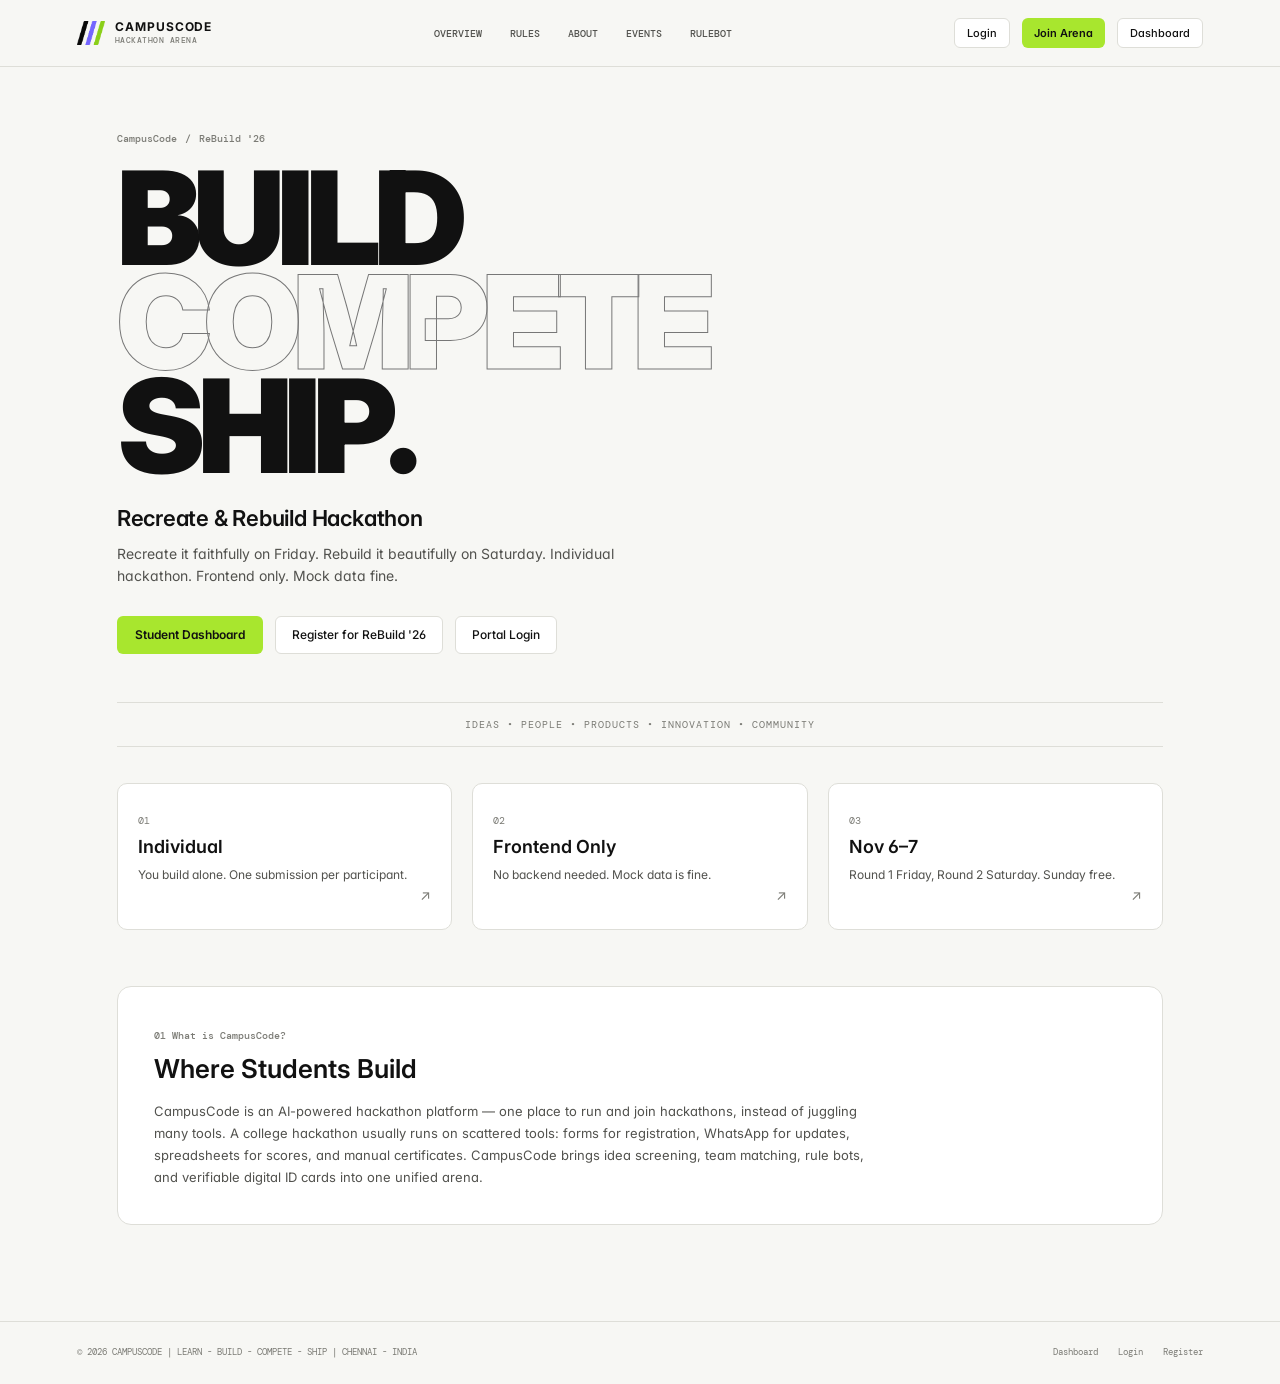
==== commit 7a25fb9c: "fix(fidelity): apply live portal tokens, hero typography, and accessibility attributes" ====
--- a/index.html
+++ b/index.html
@@ -49,11 +49,11 @@
     </div>
 
     <!-- Bold Hero Typography matching Page 1 & 8 -->
-    <div class="hero-large-type">
+    <h1 class="hero-large-type">
       <div>BUILD</div>
       <div class="ghost-text">COMPETE</div>
-      <div>SHIP</div>
-    </div>
+      <div>SHIP.</div>
+    </h1>
 
     <h2 class="hero-hackathon-name">Recreate & Rebuild Hackathon</h2>
     <p class="hero-hackathon-desc">
--- a/style.css
+++ b/style.css
@@ -27,8 +27,8 @@
   /* Quiet Brand Accents */
   --purple: #7665ff;
   --purple-subtle: #f0eeff;
-  --lime: #a7d94b;
-  --lime-dark: #709a25;
+  --lime: #a8e62e;
+  --lime-dark: #82b91a;
 
   /* Semantic (Toned down) */
   --positive: #16a34a;
@@ -284,7 +284,7 @@
 }
 
 .sidebar-user-card:hover {
-  border-color: #bbb;
+  border-color: var(--border-dark);
 }
 
 .user-avatar-initials {
@@ -418,7 +418,7 @@
   transition: border-color 0.15s ease;
 }
 .topbar-icon-btn:hover {
-  border-color: #bbb;
+  border-color: var(--border-dark);
   color: var(--text-primary);
 }
 
@@ -462,7 +462,7 @@
   transition: border-color 0.15s ease;
 }
 .topbar-user-chip:hover {
-  border-color: #bbb;
+  border-color: var(--border-dark);
 }
 
 .chip-avatar {
@@ -673,7 +673,7 @@
 
 .student-outline-btn:hover {
   background: var(--surface-raised);
-  border-color: #bbb;
+  border-color: var(--border-dark);
 }
 
 .btn-sm {
@@ -740,7 +740,7 @@
   width: 4px;
   height: 16px;
 }
-.brand-slashes-mini span:nth-child(1) { background: #111; }
+.brand-slashes-mini span:nth-child(1) { background: var(--text-primary); }
 .brand-slashes-mini span:nth-child(2) { background: var(--purple); }
 .brand-slashes-mini span:nth-child(3) { background: var(--lime-dark); }
 
@@ -767,7 +767,7 @@
 }
 
 .student-stat-card:hover {
-  border-color: #bbb;
+  border-color: var(--border-dark);
 }
 
 .stat-label {
@@ -889,7 +889,7 @@
 }
 
 .registration-card:hover {
-  border-color: #bbb;
+  border-color: var(--border-dark);
 }
 
 .reg-card-top {
@@ -1071,7 +1071,7 @@
 }
 
 .event-browse-card:hover {
-  border-color: #bbb;
+  border-color: var(--border-dark);
 }
 
 .event-card-header {
@@ -1177,7 +1177,7 @@
   width: 5px;
   height: 18px;
 }
-.brand-three-slashes span:nth-child(1) { background: #111; }
+.brand-three-slashes span:nth-child(1) { background: var(--text-primary); }
 .brand-three-slashes span:nth-child(2) { background: var(--purple); }
 .brand-three-slashes span:nth-child(3) { background: var(--lime-dark); }
 
@@ -2137,18 +2137,24 @@
 }
 
 .hero-large-type {
-  font-size: clamp(52px, 8vw, 96px);
-  font-weight: 600;
-  letter-spacing: -0.04em;
-  line-height: 0.94;
+  font-size: clamp(68px, 11vw, 130px);
+  font-weight: 900;
+  letter-spacing: -0.06em;
+  line-height: 0.8;
   color: var(--text-primary);
   margin-bottom: 24px;
 }
 
 .ghost-text {
   color: transparent;
-  -webkit-text-stroke: 1px rgba(17, 17, 17, 0.2);
+  -webkit-text-stroke: 1px #777;
   display: block;
+  transition: color 0.3s ease, -webkit-text-stroke 0.3s ease;
+}
+
+.ghost-text:hover {
+  color: var(--purple);
+  -webkit-text-stroke: 1px var(--purple);
 }
 
 .hero-hackathon-name {
@@ -2206,7 +2212,7 @@
 }
 
 .feature-box:hover {
-  border-color: #bbb;
+  border-color: var(--border-dark);
 }
 
 .feat-num {
@@ -2297,12 +2303,23 @@
 }
 
 .auth-massive-heading {
-  font-size: clamp(48px, 6vw, 76px);
-  font-weight: 600;
-  letter-spacing: -0.04em;
-  line-height: 0.94;
+  font-size: clamp(60px, 8vw, 100px);
+  font-weight: 900;
+  letter-spacing: -0.05em;
+  line-height: 0.82;
   color: var(--text-primary);
   margin-bottom: 18px;
+}
+
+.auth-massive-heading span {
+  color: transparent;
+  -webkit-text-stroke: 1px #777;
+  transition: color 0.3s ease, -webkit-text-stroke 0.3s ease;
+}
+
+.auth-massive-heading span:hover {
+  color: var(--purple);
+  -webkit-text-stroke: 1px var(--purple);
 }
 
 .auth-subtext {
@@ -2442,7 +2459,7 @@
 }
 .demo-btn:hover {
   background: var(--surface-hover);
-  border-color: #bbb;
+  border-color: var(--border-dark);
 }
 
 @media (max-width: 900px) {
